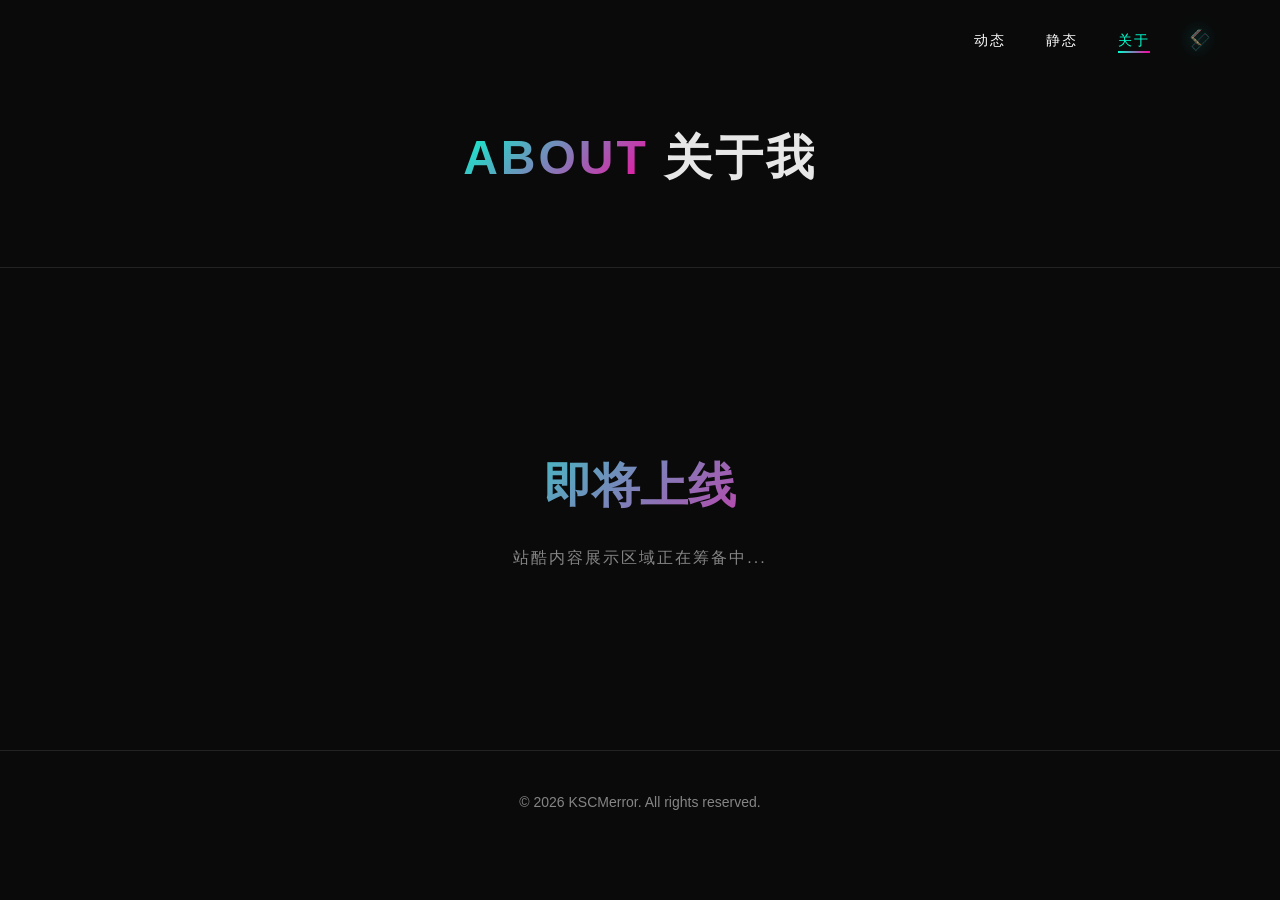
==== about.html @ 3c69720a "v1.1: 首页轮播视频、瀑布流布局、简化关于页面" ====
<!DOCTYPE html>
<html lang="zh-CN">
<head>
    <meta charset="UTF-8">
    <meta name="viewport" content="width=device-width, initial-scale=1.0">
    <title>关于 - KSCMerror</title>
    <link rel="stylesheet" href="css/style.css">
    <link rel="stylesheet" href="css/subpage.css">
    <link rel="stylesheet" href="css/about.css">
</head>
<body class="subpage">
    <!-- 导航栏 -->
    <nav class="navbar">
        <div class="nav-container">
            <div class="nav-right">
                <ul class="nav-links">
                    <li><a href="dynamic.html">动态</a></li>
                    <li><a href="static.html">静态</a></li>
                    <li><a href="about.html" class="active">关于</a></li>
                </ul>
                <a href="index.html" class="logo">
                    <img src="images/logo.png" alt="KSCMerror">
                </a>
            </div>
        </div>
    </nav>

    <!-- 页面头部 -->
    <header class="page-header">
        <div class="container">
            <h1 class="page-title">
                <span class="title-en">ABOUT</span>
                <span class="title-cn">关于我</span>
            </h1>
        </div>
    </header>

    <!-- 关于内容 -->
    <section class="about-section">
        <div class="container">
            <div class="about-placeholder">
                <h2>即将上线</h2>
                <p>站酷内容展示区域正在筹备中...</p>
            </div>
        </div>
    </section>

    <!-- 页脚 -->
    <footer class="footer">
        <div class="container">
            <p>&copy; 2026 KSCMerror. All rights reserved.</p>
        </div>
    </footer>

    <script src="js/subpage.js"></script>
</body>
</html>
---- css/style.css ----
/* 基础重置 */
* {
    margin: 0;
    padding: 0;
    box-sizing: border-box;
}

:root {
    --cyan: #00FFD0;
    --magenta: #FF00A0;
    --black: #0a0a0a;
    --dark-gray: #1a1a1a;
    --white: #ffffff;
}

body {
    font-family: -apple-system, BlinkMacSystemFont, 'Segoe UI', 'PingFang SC', 'Microsoft YaHei', sans-serif;
    background-color: var(--black);
    color: var(--white);
    line-height: 1.6;
    overflow-x: hidden;
}

/* 导航栏 */
.navbar {
    position: fixed;
    top: 0;
    left: 0;
    width: 100%;
    z-index: 1000;
    padding: 20px 0;
    transition: all 0.3s ease;
}

.navbar.scrolled {
    background: rgba(10, 10, 10, 0.95);
    backdrop-filter: blur(10px);
}

.nav-container {
    display: flex;
    justify-content: flex-end;
    align-items: center;
    max-width: 1200px;
    margin: 0 auto;
    padding: 0 20px;
}

.nav-right {
    display: flex;
    align-items: center;
    gap: 30px;
}

.logo {
    display: flex;
    align-items: center;
}

.logo img {
    height: 40px;
    width: auto;
    filter: drop-shadow(0 0 8px rgba(0, 255, 208, 0.8)) brightness(1.2);
    transition: all 0.3s ease;
    display: block;
}

.logo:hover img {
    filter: drop-shadow(0 0 15px rgba(0, 255, 208, 1)) brightness(1.4);
    transform: scale(1.05);
}

.nav-links {
    display: flex;
    list-style: none;
    gap: 40px;
}

.nav-links a {
    color: var(--white);
    text-decoration: none;
    font-size: 14px;
    letter-spacing: 2px;
    text-transform: uppercase;
    position: relative;
    transition: color 0.3s ease;
}

.nav-links a::after {
    content: '';
    position: absolute;
    bottom: -5px;
    left: 0;
    width: 0;
    height: 2px;
    background: linear-gradient(90deg, var(--cyan), var(--magenta));
    transition: width 0.3s ease;
}

.nav-links a:hover,
.nav-links a.active {
    color: var(--cyan);
}

.nav-links a:hover::after,
.nav-links a.active::after {
    width: 100%;
}

/* Hero 区域 */
.hero {
    position: relative;
    height: 100vh;
    display: flex;
    align-items: center;
    justify-content: center;
    overflow: hidden;
}

.video-container {
    position: absolute;
    top: 0;
    left: 0;
    width: 100%;
    height: 100%;
    z-index: 1;
}

.bg-video {
    width: 100%;
    height: 100%;
    object-fit: cover;
}

.video-overlay {
    position: absolute;
    top: 0;
    left: 0;
    width: 100%;
    height: 100%;
    background: linear-gradient(
        to bottom,
        rgba(10, 10, 10, 0.3) 0%,
        rgba(10, 10, 10, 0.5) 50%,
        rgba(10, 10, 10, 0.8) 100%
    );
    z-index: 2;
}

.hero-content {
    position: relative;
    z-index: 3;
    text-align: center;
    padding: 0 20px;
}

.hero-title {
    font-size: clamp(18px, 3vw, 32px);
    font-weight: 700;
    letter-spacing: 6px;
    margin-bottom: 16px;
    background: linear-gradient(135deg, var(--cyan), var(--magenta));
    -webkit-background-clip: text;
    -webkit-text-fill-color: transparent;
    background-clip: text;
    color: transparent;
    transition: all 0.5s ease;
    position: relative;
    display: block;
    cursor: default;
    position: relative;
    display: inline-block;
}

.hero-title:hover {
    filter: brightness(1.2);
}

/* 故障艺术效果 */
.hero-title.glitch {
    animation: glitch-skew 0.3s infinite;
}

.hero-title.glitch::before,
.hero-title.glitch::after {
    content: attr(data-text);
    position: absolute;
    top: 0;
    left: 0;
    width: 100%;
    height: 100%;
    background: linear-gradient(135deg, var(--cyan), var(--magenta));
    -webkit-background-clip: text;
    -webkit-text-fill-color: transparent;
    background-clip: text;
    pointer-events: none;
}

.hero-title.glitch::before {
    animation: glitch-anim-1 0.4s infinite linear alternate-reverse;
    clip-path: polygon(0 0, 100% 0, 100% 35%, 0 35%);
    transform: translateX(-3px);
    filter: hue-rotate(90deg);
}

.hero-title.glitch::after {
    animation: glitch-anim-2 0.4s infinite linear alternate-reverse;
    clip-path: polygon(0 65%, 100% 65%, 100% 100%, 0 100%);
    transform: translateX(3px);
    filter: hue-rotate(-90deg);
}

@keyframes glitch-anim-1 {
    0% { transform: translateX(-3px); }
    20% { transform: translateX(3px); }
    40% { transform: translateX(-2px); }
    60% { transform: translateX(2px); }
    80% { transform: translateX(-1px); }
    100% { transform: translateX(1px); }
}

@keyframes glitch-anim-2 {
    0% { transform: translateX(3px); }
    20% { transform: translateX(-3px); }
    40% { transform: translateX(2px); }
    60% { transform: translateX(-2px); }
    80% { transform: translateX(1px); }
    100% { transform: translateX(-1px); }
}

@keyframes glitch-skew {
    0% { transform: skew(0deg); }
    20% { transform: skew(-2deg); }
    40% { transform: skew(2deg); }
    60% { transform: skew(-1deg); }
    80% { transform: skew(1deg); }
    100% { transform: skew(0deg); }
}

.hero-subtitle {
    font-size: clamp(12px, 1.5vw, 14px);
    color: rgba(255, 255, 255, 0.2);
    letter-spacing: 4px;
    text-transform: uppercase;
    transition: color 0.5s ease;
    cursor: pointer;
    display: flex;
    align-items: center;
    justify-content: center;
    gap: 10px;
}

.hero-subtitle:hover {
    color: rgba(255, 255, 255, 0.8);
}

.play-icon {
    width: 18px;
    height: 18px;
    opacity: 0.6;
    transition: all 0.3s ease;
}

.hero-subtitle:hover .play-icon {
    opacity: 1;
    filter: drop-shadow(0 0 8px var(--cyan));
    transform: scale(1.1);
}

/* 滚动提示 */
.scroll-indicator {
    position: absolute;
    bottom: 40px;
    left: 50%;
    transform: translateX(-50%);
    z-index: 3;
    display: flex;
    flex-direction: column;
    align-items: center;
    gap: 10px;
    animation: bounce 2s infinite;
}

.scroll-text {
    font-size: 12px;
    letter-spacing: 2px;
    color: rgba(255, 255, 255, 0.5);
    text-transform: uppercase;
}

.scroll-arrow {
    width: 20px;
    height: 20px;
    border-right: 2px solid var(--cyan);
    border-bottom: 2px solid var(--cyan);
    transform: rotate(45deg);
}

@keyframes bounce {
    0%, 20%, 50%, 80%, 100% {
        transform: translateX(-50%) translateY(0);
    }
    40% {
        transform: translateX(-50%) translateY(-10px);
    }
    60% {
        transform: translateX(-50%) translateY(-5px);
    }
}

/* 区域头部 */
.section-header {
    display: flex;
    justify-content: space-between;
    align-items: center;
    margin-bottom: 40px;
}

.view-more {
    color: var(--cyan);
    text-decoration: none;
    font-size: 14px;
    letter-spacing: 2px;
    transition: all 0.3s ease;
    padding: 8px 16px;
    border: 1px solid var(--cyan);
    border-radius: 4px;
}

.view-more:hover {
    background: var(--cyan);
    color: var(--dark-bg);
}

/* 精选视频区域 */
.section-featured {
    padding: 80px 0;
}

/* 视频轮播 */
.video-carousel {
    width: 100%;
}

.carousel-main {
    position: relative;
    width: 100%;
    aspect-ratio: 21/9;
    max-height: 70vh;
    border-radius: 12px;
    overflow: hidden;
    margin-bottom: 20px;
}

.carousel-video {
    position: absolute;
    top: 0;
    left: 0;
    width: 100%;
    height: 100%;
    opacity: 0;
    visibility: hidden;
    transition: all 0.5s ease;
    cursor: pointer;
}

.carousel-video.active {
    opacity: 1;
    visibility: visible;
}

.carousel-video img {
    width: 100%;
    height: 100%;
    object-fit: cover;
}

.carousel-video .play-overlay {
    position: absolute;
    top: 0;
    left: 0;
    width: 100%;
    height: 100%;
    background: rgba(0, 0, 0, 0.3);
    display: flex;
    align-items: center;
    justify-content: center;
    transition: all 0.3s ease;
}

.carousel-video:hover .play-overlay {
    background: rgba(0, 0, 0, 0.5);
}

.carousel-video .play-icon-large {
    width: 100px;
    height: 100px;
    background: rgba(0, 255, 208, 0.9);
    border-radius: 50%;
    display: flex;
    align-items: center;
    justify-content: center;
    font-size: 40px;
    color: var(--dark-bg);
    transition: all 0.3s ease;
}

.carousel-video:hover .play-icon-large {
    transform: scale(1.1);
    background: var(--cyan);
}

.carousel-video .video-duration {
    position: absolute;
    bottom: 80px;
    right: 20px;
    background: rgba(0, 0, 0, 0.8);
    color: #fff;
    padding: 4px 10px;
    border-radius: 4px;
    font-size: 14px;
}

.carousel-video .video-info {
    position: absolute;
    bottom: 0;
    left: 0;
    right: 0;
    padding: 40px 30px 30px;
    background: linear-gradient(to top, rgba(0,0,0,0.9), transparent);
}

.carousel-video .video-info h3 {
    font-size: 28px;
    color: var(--cyan);
    margin-bottom: 8px;
}

.carousel-video .video-info p {
    font-size: 16px;
    color: rgba(255,255,255,0.8);
}

/* 缩略图导航 */
.carousel-thumbs {
    display: flex;
    gap: 15px;
    margin-bottom: 20px;
}

.thumb {
    flex: 1;
    position: relative;
    aspect-ratio: 16/9;
    border-radius: 8px;
    overflow: hidden;
    cursor: pointer;
    opacity: 0.5;
    transition: all 0.3s ease;
    border: 2px solid transparent;
}

.thumb:hover,
.thumb.active {
    opacity: 1;
    border-color: var(--cyan);
}

.thumb img {
    width: 100%;
    height: 100%;
    object-fit: cover;
}

.thumb-title {
    position: absolute;
    bottom: 0;
    left: 0;
    right: 0;
    padding: 10px;
    background: linear-gradient(to top, rgba(0,0,0,0.8), transparent);
    font-size: 12px;
    color: #fff;
    white-space: nowrap;
    overflow: hidden;
    text-overflow: ellipsis;
}

/* 轮播底部 */
.carousel-footer {
    display: flex;
    justify-content: flex-end;
}

/* 图片瀑布流 */
.gallery-masonry {
    display: grid;
    grid-template-columns: repeat(4, 1fr);
    grid-template-rows: repeat(2, 300px);
    gap: 20px;
}

.gallery-item {
    position: relative;
    overflow: hidden;
    border-radius: 8px;
    cursor: pointer;
    transition: all 0.3s ease;
}

.gallery-item img {
    width: 100%;
    height: 100%;
    object-fit: cover;
    transition: transform 0.5s ease;
}

.gallery-item:hover img {
    transform: scale(1.1);
}

.gallery-item.large {
    grid-column: span 2;
    grid-row: span 2;
}

.gallery-overlay {
    position: absolute;
    bottom: 0;
    left: 0;
    right: 0;
    padding: 30px 20px 20px;
    background: linear-gradient(to top, rgba(0,0,0,0.9), transparent);
    opacity: 0;
    transition: opacity 0.3s ease;
}

.gallery-item:hover .gallery-overlay {
    opacity: 1;
}

.gallery-overlay h3 {
    font-size: 18px;
    color: var(--cyan);
    margin-bottom: 8px;
}

.gallery-overlay p {
    font-size: 14px;
    color: rgba(255,255,255,0.7);
}

/* 静态区域底部 */
.gallery-footer {
    display: flex;
    justify-content: flex-end;
    margin-top: 30px;
}

/* 响应式 */
@media (max-width: 1024px) {
    .gallery-masonry {
        grid-template-columns: repeat(2, 1fr);
        grid-template-rows: repeat(3, 250px);
    }
    
    .gallery-item.large {
        grid-column: span 2;
        grid-row: span 1;
    }
}

@media (max-width: 768px) {
    .gallery-masonry {
        grid-template-columns: 1fr;
        grid-template-rows: auto;
    }
    
    .gallery-item,
    .gallery-item.large {
        grid-column: span 1;
        grid-row: span 1;
        height: 250px;
    }
    
    .section-header {
        flex-direction: column;
        gap: 20px;
        text-align: center;
    }
}

/* 内容区域 */
.section {
    padding: 100px 40px;
    position: relative;
}

.section-dark {
    background-color: var(--dark-gray);
}

.container {
    max-width: 1200px;
    margin: 0 auto;
}

.section-title {
    font-size: 36px;
    font-weight: 700;
    margin-bottom: 60px;
    text-align: center;
    letter-spacing: 4px;
    position: relative;
    display: inline-block;
    left: 50%;
    transform: translateX(-50%);
}

.section-title::after {
    content: '';
    position: absolute;
    bottom: -15px;
    left: 50%;
    transform: translateX(-50%);
    width: 60px;
    height: 3px;
    background: linear-gradient(90deg, var(--cyan), var(--magenta));
}

/* 视频展示区 */
.video-showcase {
    max-width: 1200px;
    margin: 0 auto;
}

.main-video-container {
    position: relative;
    margin-bottom: 30px;
}

.main-video {
    width: 100%;
    aspect-ratio: 16/9;
    background: var(--dark-gray);
    border-radius: 8px;
}

.video-info {
    margin-top: 20px;
    padding: 0 10px;
}

.video-info h3 {
    font-size: 24px;
    font-weight: 600;
    margin-bottom: 8px;
    color: var(--white);
    letter-spacing: 1px;
}

.video-info p {
    font-size: 14px;
    color: rgba(255, 255, 255, 0.6);
}

/* 缩略图条 */
.thumbnail-strip {
    display: flex;
    gap: 15px;
    overflow-x: auto;
    padding: 20px 10px;
    scrollbar-width: thin;
    scrollbar-color: var(--cyan) var(--dark-gray);
}

.thumbnail-strip::-webkit-scrollbar {
    height: 6px;
}

.thumbnail-strip::-webkit-scrollbar-track {
    background: var(--dark-gray);
    border-radius: 3px;
}

.thumbnail-strip::-webkit-scrollbar-thumb {
    background: linear-gradient(90deg, var(--cyan), var(--magenta));
    border-radius: 3px;
}

.thumbnail-item {
    flex-shrink: 0;
    width: 160px;
    cursor: pointer;
    transition: all 0.3s ease;
    border-radius: 6px;
    overflow: hidden;
    border: 2px solid transparent;
}

.thumbnail-item img {
    width: 100%;
    aspect-ratio: 16/9;
    object-fit: cover;
    display: block;
    background: linear-gradient(135deg, rgba(0, 255, 208, 0.1), rgba(255, 0, 160, 0.1));
}

.thumbnail-title {
    display: block;
    padding: 10px 8px;
    font-size: 13px;
    color: rgba(255, 255, 255, 0.6);
    text-align: center;
    white-space: nowrap;
    overflow: hidden;
    text-overflow: ellipsis;
    transition: color 0.3s ease;
}

.thumbnail-item:hover {
    transform: translateY(-3px);
    border-color: rgba(0, 255, 208, 0.5);
}

.thumbnail-item:hover .thumbnail-title {
    color: var(--cyan);
}

.thumbnail-item.active {
    border-color: var(--cyan);
    box-shadow: 0 0 20px rgba(0, 255, 208, 0.3);
}

.thumbnail-item.active .thumbnail-title {
    color: var(--cyan);
    font-weight: 500;
}

/* 作品网格（静态作品用） */
.works-grid {
    display: grid;
    grid-template-columns: repeat(auto-fit, minmax(300px, 1fr));
    gap: 30px;
}

.work-item {
    aspect-ratio: 16/9;
    background: linear-gradient(135deg, rgba(0, 255, 208, 0.1), rgba(255, 0, 160, 0.1));
    border: 1px solid rgba(255, 255, 255, 0.1);
    display: flex;
    align-items: center;
    justify-content: center;
    transition: all 0.3s ease;
    cursor: pointer;
    position: relative;
    overflow: hidden;
}

.work-item::before {
    content: '';
    position: absolute;
    top: 0;
    left: -100%;
    width: 100%;
    height: 100%;
    background: linear-gradient(90deg, transparent, rgba(255, 255, 255, 0.1), transparent);
    transition: left 0.5s ease;
}

.work-item:hover::before {
    left: 100%;
}

.work-item:hover {
    border-color: var(--cyan);
    transform: translateY(-5px);
    box-shadow: 0 10px 30px rgba(0, 255, 208, 0.2);
}

.work-placeholder {
    font-size: 18px;
    color: rgba(255, 255, 255, 0.5);
    letter-spacing: 2px;
}

/* 其它区域 */
.others-content {
    display: grid;
    grid-template-columns: repeat(auto-fit, minmax(300px, 1fr));
    gap: 30px;
}

.about-card,
.project-card {
    background: linear-gradient(135deg, rgba(0, 255, 208, 0.05), rgba(255, 0, 160, 0.05));
    border: 1px solid rgba(255, 255, 255, 0.1);
    padding: 40px;
    transition: all 0.3s ease;
}

.about-card:hover,
.project-card:hover {
    border-color: var(--magenta);
    transform: translateY(-5px);
}

.about-card h3,
.project-card h3 {
    font-size: 24px;
    margin-bottom: 20px;
    color: var(--cyan);
    letter-spacing: 2px;
}

.about-card p,
.project-card p {
    color: rgba(255, 255, 255, 0.7);
    line-height: 1.8;
}

/* 页脚 */
.footer {
    padding: 40px;
    text-align: center;
    border-top: 1px solid rgba(255, 255, 255, 0.1);
}

.footer p {
    color: rgba(255, 255, 255, 0.5);
    font-size: 14px;
}

/* 筛选标签 */
.filter-tabs {
    display: flex;
    justify-content: center;
    gap: 15px;
    margin-bottom: 40px;
    flex-wrap: wrap;
}

.filter-tab {
    padding: 10px 24px;
    background: transparent;
    border: 1px solid rgba(255, 255, 255, 0.2);
    color: rgba(255, 255, 255, 0.6);
    font-size: 14px;
    letter-spacing: 1px;
    cursor: pointer;
    transition: all 0.3s ease;
}

.filter-tab:hover {
    border-color: var(--cyan);
    color: var(--cyan);
}

.filter-tab.active {
    background: linear-gradient(135deg, var(--cyan), var(--magenta));
    border-color: transparent;
    color: var(--black);
    font-weight: 500;
}

/* 视频网格 */
.video-grid {
    display: grid;
    grid-template-columns: repeat(auto-fill, minmax(280px, 1fr));
    gap: 30px;
    margin-bottom: 40px;
}

.video-card {
    cursor: pointer;
    transition: transform 0.3s ease;
}

.video-card:hover {
    transform: translateY(-5px);
}

.video-thumbnail {
    position: relative;
    aspect-ratio: 16/9;
    border-radius: 8px;
    overflow: hidden;
    background: linear-gradient(135deg, rgba(0, 255, 208, 0.1), rgba(255, 0, 160, 0.1));
}

.video-thumbnail img {
    width: 100%;
    height: 100%;
    object-fit: cover;
    transition: transform 0.3s ease;
}

.video-card:hover .video-thumbnail img {
    transform: scale(1.05);
}

.play-overlay {
    position: absolute;
    top: 0;
    left: 0;
    width: 100%;
    height: 100%;
    background: rgba(0, 0, 0, 0.4);
    display: flex;
    align-items: center;
    justify-content: center;
    opacity: 0;
    transition: opacity 0.3s ease;
}

.video-card:hover .play-overlay {
    opacity: 1;
}

.play-icon-large {
    width: 60px;
    height: 60px;
    border-radius: 50%;
    background: linear-gradient(135deg, var(--cyan), var(--magenta));
    display: flex;
    align-items: center;
    justify-content: center;
    font-size: 24px;
    color: var(--black);
    transition: transform 0.3s ease;
}

.video-card:hover .play-icon-large {
    transform: scale(1.1);
}

.video-duration {
    position: absolute;
    bottom: 10px;
    right: 10px;
    padding: 4px 8px;
    background: rgba(0, 0, 0, 0.8);
    border-radius: 4px;
    font-size: 12px;
    color: var(--white);
}

.video-info-card {
    padding: 15px 5px;
}

.video-info-card .video-title {
    font-size: 16px;
    font-weight: 600;
    margin-bottom: 5px;
    color: var(--white);
}

.video-info-card .video-desc {
    font-size: 13px;
    color: rgba(255, 255, 255, 0.5);
}

/* 系列网格 */
.series-grid {
    display: grid;
    grid-template-columns: repeat(auto-fill, minmax(280px, 1fr));
    gap: 30px;
    margin-bottom: 40px;
}

.series-card {
    cursor: pointer;
    transition: transform 0.3s ease;
}

.series-card:hover {
    transform: translateY(-5px);
}

.series-cover {
    position: relative;
    aspect-ratio: 4/3;
    border-radius: 8px;
    overflow: hidden;
    background: linear-gradient(135deg, rgba(0, 255, 208, 0.1), rgba(255, 0, 160, 0.1));
}

.series-cover img {
    width: 100%;
    height: 100%;
    object-fit: cover;
    transition: transform 0.3s ease;
}

.series-card:hover .series-cover img {
    transform: scale(1.05);
}

.series-overlay {
    position: absolute;
    top: 0;
    left: 0;
    width: 100%;
    height: 100%;
    background: linear-gradient(to top, rgba(0, 0, 0, 0.8) 0%, transparent 50%);
    display: flex;
    align-items: flex-end;
    justify-content: flex-end;
    padding: 15px;
}

.series-count {
    padding: 6px 12px;
    background: rgba(0, 0, 0, 0.6);
    border-radius: 20px;
    font-size: 12px;
    color: var(--cyan);
    border: 1px solid rgba(0, 255, 208, 0.3);
}

.series-info {
    padding: 15px 5px;
}

.series-title {
    font-size: 18px;
    font-weight: 600;
    margin-bottom: 5px;
    color: var(--white);
}

.series-desc {
    font-size: 13px;
    color: rgba(255, 255, 255, 0.5);
}

/* 分页 */
.pagination {
    display: flex;
    justify-content: center;
    align-items: center;
    gap: 20px;
    margin-top: 40px;
}

.page-btn,
.page-num {
    padding: 10px 20px;
    background: transparent;
    border: 1px solid rgba(255, 255, 255, 0.2);
    color: rgba(255, 255, 255, 0.6);
    font-size: 14px;
    cursor: pointer;
    transition: all 0.3s ease;
}

.page-btn:hover:not(:disabled),
.page-num:hover {
    border-color: var(--cyan);
    color: var(--cyan);
}

.page-btn:disabled {
    opacity: 0.3;
    cursor: not-allowed;
}

.page-num.active {
    background: linear-gradient(135deg, var(--cyan), var(--magenta));
    border-color: transparent;
    color: var(--black);
    font-weight: 500;
}

.page-numbers {
    display: flex;
    gap: 10px;
}

/* 视频弹窗 */
.video-modal {
    position: fixed;
    top: 0;
    left: 0;
    width: 100%;
    height: 100%;
    z-index: 2000;
    display: none;
    align-items: center;
    justify-content: center;
}

.video-modal.active {
    display: flex;
}

.modal-overlay {
    position: absolute;
    top: 0;
    left: 0;
    width: 100%;
    height: 100%;
    background: rgba(0, 0, 0, 0.9);
    backdrop-filter: blur(10px);
}

.modal-content {
    position: relative;
    z-index: 2001;
    width: 90%;
    max-width: 1000px;
    background: var(--dark-gray);
    border-radius: 12px;
    overflow: hidden;
}

.modal-close {
    position: absolute;
    top: 15px;
    right: 15px;
    width: 40px;
    height: 40px;
    background: rgba(0, 0, 0, 0.5);
    border: none;
    border-radius: 50%;
    color: var(--white);
    font-size: 24px;
    cursor: pointer;
    z-index: 2002;
    transition: all 0.3s ease;
}

.modal-close:hover {
    background: var(--magenta);
}

.modal-video-container {
    position: relative;
    aspect-ratio: 16/9;
    background: var(--black);
}

.modal-video-container video {
    width: 100%;
    height: 100%;
    object-fit: contain;
}

.modal-info {
    padding: 20px 30px;
}

.modal-info h3 {
    font-size: 20px;
    margin-bottom: 8px;
    color: var(--white);
}

.modal-info p {
    font-size: 14px;
    color: rgba(255, 255, 255, 0.6);
}

/* 系列展开面板 */
.series-panel {
    position: fixed;
    top: 0;
    left: 0;
    width: 100%;
    height: 100%;
    z-index: 2000;
    display: none;
}

.series-panel.active {
    display: block;
}

.panel-overlay {
    position: absolute;
    top: 0;
    left: 0;
    width: 100%;
    height: 100%;
    background: rgba(0, 0, 0, 0.9);
    backdrop-filter: blur(10px);
}

.panel-content {
    position: relative;
    z-index: 2001;
    width: 100%;
    height: 100%;
    overflow-y: auto;
    padding: 80px 40px 40px;
}

.panel-close {
    position: fixed;
    top: 20px;
    right: 40px;
    width: 50px;
    height: 50px;
    background: rgba(0, 0, 0, 0.5);
    border: 1px solid rgba(255, 255, 255, 0.2);
    border-radius: 50%;
    color: var(--white);
    font-size: 28px;
    cursor: pointer;
    z-index: 2002;
    transition: all 0.3s ease;
}

.panel-close:hover {
    background: var(--magenta);
    border-color: var(--magenta);
}

.panel-header {
    text-align: center;
    margin-bottom: 40px;
}

.panel-header h2 {
    font-size: 32px;
    margin-bottom: 10px;
    color: var(--white);
}

.panel-header p {
    font-size: 16px;
    color: rgba(255, 255, 255, 0.6);
}

.panel-gallery {
    display: grid;
    grid-template-columns: repeat(auto-fill, minmax(300px, 1fr));
    gap: 20px;
    max-width: 1400px;
    margin: 0 auto;
}

.panel-gallery img {
    width: 100%;
    aspect-ratio: 4/3;
    object-fit: cover;
    border-radius: 8px;
    cursor: pointer;
    transition: transform 0.3s ease;
}

.panel-gallery img:hover {
    transform: scale(1.02);
}

/* 关于区域 */
.about-content {
    max-width: 1000px;
    margin: 0 auto;
}

.about-main {
    display: grid;
    grid-template-columns: 2fr 1fr;
    gap: 60px;
    margin-bottom: 60px;
}

.about-text h3 {
    font-size: 36px;
    margin-bottom: 10px;
    background: linear-gradient(135deg, var(--cyan), var(--magenta));
    -webkit-background-clip: text;
    -webkit-text-fill-color: transparent;
    background-clip: text;
}

.about-role {
    font-size: 16px;
    color: rgba(255, 255, 255, 0.5);
    margin-bottom: 20px;
    letter-spacing: 2px;
}

.about-bio {
    font-size: 16px;
    line-height: 1.8;
    color: rgba(255, 255, 255, 0.8);
    margin-bottom: 30px;
}

.about-skills {
    display: flex;
    flex-wrap: wrap;
    gap: 10px;
}

.skill-tag {
    padding: 8px 16px;
    background: rgba(0, 255, 208, 0.1);
    border: 1px solid rgba(0, 255, 208, 0.3);
    border-radius: 20px;
    font-size: 13px;
    color: var(--cyan);
    transition: all 0.3s ease;
}

.skill-tag:hover {
    background: rgba(0, 255, 208, 0.2);
    transform: translateY(-2px);
}

.project-card {
    background: linear-gradient(135deg, rgba(0, 255, 208, 0.05), rgba(255, 0, 160, 0.05));
    border: 1px solid rgba(255, 255, 255, 0.1);
    padding: 30px;
    border-radius: 12px;
}

.project-card h4 {
    font-size: 20px;
    margin-bottom: 10px;
    color: var(--cyan);
}

.project-card p {
    font-size: 14px;
    color: rgba(255, 255, 255, 0.6);
    margin-bottom: 20px;
    line-height: 1.6;
}

.project-link {
    color: var(--magenta);
    text-decoration: none;
    font-size: 14px;
    transition: color 0.3s ease;
}

.project-link:hover {
    color: var(--cyan);
}

.contact-section {
    text-align: center;
    padding-top: 40px;
    border-top: 1px solid rgba(255, 255, 255, 0.1);
}

.contact-section h3 {
    font-size: 24px;
    margin-bottom: 30px;
    color: var(--white);
}

.contact-links {
    display: flex;
    justify-content: center;
    flex-wrap: wrap;
    gap: 30px;
}

.contact-item {
    display: flex;
    align-items: center;
    gap: 10px;
    padding: 15px 25px;
    background: rgba(255, 255, 255, 0.05);
    border: 1px solid rgba(255, 255, 255, 0.1);
    border-radius: 8px;
    color: rgba(255, 255, 255, 0.8);
    text-decoration: none;
    transition: all 0.3s ease;
}

.contact-item:hover {
    border-color: var(--cyan);
    background: rgba(0, 255, 208, 0.1);
    transform: translateY(-3px);
}

.contact-icon {
    font-size: 20px;
}

/* 响应式 */
@media (max-width: 768px) {
    .navbar {
        padding: 15px 0;
    }

    .nav-container {
        padding: 0 20px;
    }

    .nav-links {
        gap: 20px;
    }

    .nav-links a {
        font-size: 12px;
        letter-spacing: 1px;
    }

    .section {
        padding: 60px 20px;
    }

    .section-title {
        font-size: 28px;
        margin-bottom: 40px;
    }

    .works-grid {
        grid-template-columns: 1fr;
    }

    .filter-tabs {
        gap: 10px;
    }

    .filter-tab {
        padding: 8px 16px;
        font-size: 12px;
    }

    .video-grid,
    .series-grid {
        grid-template-columns: repeat(2, 1fr);
        gap: 15px;
    }

    .about-main {
        grid-template-columns: 1fr;
        gap: 30px;
    }

    .contact-links {
        flex-direction: column;
        align-items: center;
    }

    .panel-content {
        padding: 60px 20px 20px;
    }

    .panel-close {
        right: 20px;
        width: 40px;
        height: 40px;
        font-size: 20px;
    }

    .panel-gallery {
        grid-template-columns: 1fr;
    }

    .pagination {
        flex-wrap: wrap;
        gap: 10px;
    }

    .page-btn,
    .page-num {
        padding: 8px 12px;
        font-size: 12px;
    }
}
---- css/subpage.css ----
/* 子页面通用样式 */
.subpage {
    background: var(--black);
    min-height: 100vh;
}

/* 页面头部 */
.page-header {
    padding: 120px 40px 40px;
    text-align: center;
    border-bottom: 1px solid rgba(255, 255, 255, 0.1);
}

.page-title {
    font-size: clamp(32px, 5vw, 48px);
    font-weight: 700;
    margin-bottom: 30px;
    letter-spacing: 3px;
    display: flex;
    align-items: center;
    justify-content: center;
    gap: 15px;
    flex-wrap: wrap;
}

.page-title .title-en {
    background: linear-gradient(135deg, var(--cyan), var(--magenta));
    -webkit-background-clip: text;
    -webkit-text-fill-color: transparent;
    background-clip: text;
}

.page-title .title-cn {
    color: rgba(255, 255, 255, 0.9);
    font-weight: 600;
}

/* 筛选标签 */
.filter-tabs {
    display: flex;
    justify-content: center;
    gap: 15px;
    flex-wrap: wrap;
}

.filter-tab {
    padding: 10px 25px;
    background: transparent;
    border: 1px solid rgba(255, 255, 255, 0.2);
    color: rgba(255, 255, 255, 0.6);
    font-size: 14px;
    cursor: pointer;
    transition: all 0.3s ease;
    border-radius: 20px;
    font-family: inherit;
}

.filter-tab:hover {
    border-color: var(--cyan);
    color: var(--cyan);
}

.filter-tab.active {
    background: linear-gradient(135deg, var(--cyan), var(--magenta));
    border-color: transparent;
    color: var(--black);
    font-weight: 500;
}

/* 视频网格区域 */
.video-grid-section {
    padding: 60px 40px;
}

.video-grid {
    display: grid;
    grid-template-columns: repeat(4, 1fr);
    gap: 25px;
    margin-bottom: 50px;
}

/* 视频卡片 */
.video-card {
    cursor: pointer;
    transition: all 0.3s ease;
    border-radius: 8px;
    overflow: hidden;
    background: var(--dark-gray);
}

.video-thumbnail {
    position: relative;
    aspect-ratio: 16/9;
    overflow: hidden;
}

.video-thumbnail img {
    width: 100%;
    height: 100%;
    object-fit: cover;
    transition: transform 0.5s ease;
    background: linear-gradient(135deg, rgba(0, 255, 208, 0.1), rgba(255, 0, 160, 0.1));
}

.video-card:hover .video-thumbnail img {
    transform: scale(1.05);
}

.play-overlay {
    position: absolute;
    top: 0;
    left: 0;
    width: 100%;
    height: 100%;
    background: rgba(0, 0, 0, 0.4);
    display: flex;
    align-items: center;
    justify-content: center;
    opacity: 0;
    transition: opacity 0.3s ease;
}

.video-card:hover .play-overlay {
    opacity: 1;
}

.play-icon {
    width: 60px;
    height: 60px;
    background: linear-gradient(135deg, var(--cyan), var(--magenta));
    border-radius: 50%;
    display: flex;
    align-items: center;
    justify-content: center;
    font-size: 20px;
    color: var(--black);
    padding-left: 5px;
    transition: transform 0.3s ease;
}

.video-card:hover .play-icon {
    transform: scale(1.1);
}

.video-duration {
    position: absolute;
    bottom: 10px;
    right: 10px;
    background: rgba(0, 0, 0, 0.8);
    color: var(--white);
    padding: 4px 8px;
    border-radius: 4px;
    font-size: 12px;
}

.video-info-card {
    padding: 15px;
}

.video-title {
    font-size: 16px;
    font-weight: 500;
    margin-bottom: 6px;
    color: var(--white);
    white-space: nowrap;
    overflow: hidden;
    text-overflow: ellipsis;
}

.video-desc {
    font-size: 13px;
    color: rgba(255, 255, 255, 0.5);
}

.video-card:hover {
    box-shadow: 0 10px 30px rgba(0, 255, 208, 0.15);
}

/* 分页 */
.pagination {
    display: flex;
    justify-content: center;
    align-items: center;
    gap: 20px;
    margin-top: 40px;
}

.page-btn {
    padding: 10px 20px;
    background: transparent;
    border: 1px solid rgba(255, 255, 255, 0.2);
    color: var(--white);
    cursor: pointer;
    transition: all 0.3s ease;
    border-radius: 4px;
    font-family: inherit;
}

.page-btn:hover:not(:disabled) {
    border-color: var(--cyan);
    color: var(--cyan);
}

.page-btn:disabled {
    opacity: 0.3;
    cursor: not-allowed;
}

.page-numbers {
    display: flex;
    gap: 10px;
}

.page-num {
    width: 40px;
    height: 40px;
    background: transparent;
    border: 1px solid rgba(255, 255, 255, 0.2);
    color: rgba(255, 255, 255, 0.6);
    cursor: pointer;
    transition: all 0.3s ease;
    border-radius: 4px;
    font-family: inherit;
}

.page-num:hover {
    border-color: var(--cyan);
    color: var(--cyan);
}

.page-num.active {
    background: linear-gradient(135deg, var(--cyan), var(--magenta));
    border-color: transparent;
    color: var(--black);
    font-weight: 500;
}

/* 视频弹窗 */
.video-modal {
    position: fixed;
    top: 0;
    left: 0;
    width: 100%;
    height: 100%;
    z-index: 2000;
    display: none;
    align-items: center;
    justify-content: center;
}

.video-modal.active {
    display: flex;
}

.modal-overlay {
    position: absolute;
    top: 0;
    left: 0;
    width: 100%;
    height: 100%;
    background: rgba(0, 0, 0, 0.9);
    backdrop-filter: blur(10px);
}

.modal-content {
    position: relative;
    width: 90%;
    max-width: 1000px;
    background: var(--dark-gray);
    border-radius: 12px;
    overflow: hidden;
    z-index: 2001;
    border: 1px solid rgba(255, 255, 255, 0.1);
}

.modal-close {
    position: absolute;
    top: 15px;
    right: 15px;
    width: 40px;
    height: 40px;
    background: rgba(0, 0, 0, 0.5);
    border: none;
    color: var(--white);
    font-size: 24px;
    cursor: pointer;
    border-radius: 50%;
    z-index: 2002;
    transition: all 0.3s ease;
}

.modal-close:hover {
    background: var(--magenta);
}

.modal-video-container {
    position: relative;
    aspect-ratio: 16/9;
    background: var(--black);
}

.modal-video-container video {
    width: 100%;
    height: 100%;
    object-fit: contain;
}

.modal-info {
    padding: 25px;
}

.modal-info h3 {
    font-size: 22px;
    margin-bottom: 10px;
    color: var(--white);
}

.modal-info p {
    font-size: 14px;
    color: rgba(255, 255, 255, 0.6);
    line-height: 1.6;
}

/* 响应式 */
@media (max-width: 1200px) {
    .video-grid {
        grid-template-columns: repeat(3, 1fr);
    }
}

@media (max-width: 900px) {
    .video-grid {
        grid-template-columns: repeat(2, 1fr);
    }
}

@media (max-width: 768px) {
    .page-header {
        padding: 100px 20px 30px;
    }

    .filter-tabs {
        gap: 10px;
    }

    .filter-tab {
        padding: 8px 18px;
        font-size: 13px;
    }

    .video-grid-section {
        padding: 40px 20px;
    }

    .video-grid {
        grid-template-columns: 1fr;
        gap: 20px;
    }

    .pagination {
        flex-wrap: wrap;
        gap: 10px;
    }

    .page-btn {
        padding: 8px 15px;
        font-size: 13px;
    }

    .page-num {
        width: 35px;
        height: 35px;
    }

    .modal-content {
        width: 95%;
    }

    .modal-info {
        padding: 20px;
    }

    .modal-info h3 {
        font-size: 18px;
    }
}

/* 隐藏类 */
.hidden {
    display: none !important;
}
---- css/about.css ----
/* 关于页面样式 */

.about-section {
    padding: 60px 40px;
}

.about-grid {
    display: grid;
    grid-template-columns: repeat(2, 1fr);
    gap: 30px;
    max-width: 1000px;
    margin: 0 auto;
}

/* 卡片基础样式 */
.about-card {
    background: linear-gradient(135deg, rgba(0, 255, 208, 0.05), rgba(255, 0, 160, 0.05));
    border: 1px solid rgba(255, 255, 255, 0.1);
    border-radius: 12px;
    padding: 40px;
    transition: all 0.3s ease;
}

.about-card:hover {
    border-color: var(--cyan);
    transform: translateY(-5px);
    box-shadow: 0 10px 30px rgba(0, 255, 208, 0.1);
}

/* 个人资料卡片 */
.profile-card {
    text-align: center;
}

.profile-avatar {
    width: 120px;
    height: 120px;
    border-radius: 50%;
    overflow: hidden;
    margin: 0 auto 20px;
    border: 3px solid transparent;
    background: linear-gradient(var(--black), var(--black)) padding-box,
                linear-gradient(135deg, var(--cyan), var(--magenta)) border-box;
}

.profile-avatar img {
    width: 100%;
    height: 100%;
    object-fit: cover;
}

.profile-name {
    font-size: 28px;
    font-weight: 700;
    margin-bottom: 8px;
    background: linear-gradient(135deg, var(--cyan), var(--magenta));
    -webkit-background-clip: text;
    -webkit-text-fill-color: transparent;
}

.profile-title {
    font-size: 14px;
    color: rgba(255, 255, 255, 0.6);
    margin-bottom: 20px;
    letter-spacing: 2px;
}

.profile-desc {
    font-size: 14px;
    color: rgba(255, 255, 255, 0.7);
    line-height: 1.8;
    margin-bottom: 25px;
}

.profile-skills {
    display: flex;
    flex-wrap: wrap;
    justify-content: center;
    gap: 10px;
}

.skill-tag {
    padding: 6px 14px;
    background: rgba(0, 255, 208, 0.1);
    border: 1px solid rgba(0, 255, 208, 0.3);
    border-radius: 20px;
    font-size: 12px;
    color: var(--cyan);
}

/* 项目卡片 */
.project-card {
    position: relative;
}

.project-icon {
    font-size: 48px;
    margin-bottom: 15px;
}

.project-title {
    font-size: 24px;
    font-weight: 700;
    margin-bottom: 5px;
    color: var(--white);
}

.project-subtitle {
    font-size: 12px;
    color: rgba(255, 255, 255, 0.4);
    letter-spacing: 2px;
    margin-bottom: 20px;
}

.project-desc {
    font-size: 14px;
    color: rgba(255, 255, 255, 0.7);
    line-height: 1.8;
    margin-bottom: 20px;
}

.project-tech {
    display: flex;
    flex-wrap: wrap;
    gap: 8px;
    margin-bottom: 20px;
}

.tech-tag {
    padding: 4px 10px;
    background: rgba(255, 0, 160, 0.1);
    border: 1px solid rgba(255, 0, 160, 0.3);
    border-radius: 4px;
    font-size: 11px;
    color: var(--magenta);
}

.project-status {
    display: inline-block;
    padding: 6px 16px;
    background: linear-gradient(135deg, var(--cyan), var(--magenta));
    border-radius: 20px;
    font-size: 12px;
    font-weight: 500;
    color: var(--black);
}

/* 联系卡片 */
.contact-card .contact-title {
    font-size: 20px;
    font-weight: 600;
    margin-bottom: 25px;
    color: var(--cyan);
}

.contact-list {
    display: flex;
    flex-direction: column;
    gap: 15px;
}

.contact-item {
    display: flex;
    align-items: center;
    gap: 15px;
    padding: 12px 15px;
    background: rgba(255, 255, 255, 0.03);
    border-radius: 8px;
    text-decoration: none;
    transition: all 0.3s ease;
}

.contact-item:hover {
    background: rgba(0, 255, 208, 0.1);
    transform: translateX(5px);
}

.contact-icon {
    font-size: 20px;
    width: 30px;
    text-align: center;
}

.contact-label {
    font-size: 13px;
    color: rgba(255, 255, 255, 0.5);
    width: 60px;
}

.contact-value {
    font-size: 14px;
    color: rgba(255, 255, 255, 0.9);
    flex: 1;
}

/* 工具卡片 */
.tools-card .tools-title {
    font-size: 20px;
    font-weight: 600;
    margin-bottom: 25px;
    color: var(--magenta);
}

.tools-grid {
    display: grid;
    grid-template-columns: repeat(2, 1fr);
    gap: 12px;
}

.tool-item {
    display: flex;
    justify-content: space-between;
    align-items: center;
    padding: 10px 15px;
    background: rgba(255, 255, 255, 0.03);
    border-radius: 6px;
}

.tool-name {
    font-size: 14px;
    color: rgba(255, 255, 255, 0.9);
}

.tool-level {
    font-size: 11px;
    padding: 3px 10px;
    border-radius: 10px;
    background: rgba(0, 255, 208, 0.2);
    color: var(--cyan);
}

/* 占位区域 */
.about-placeholder {
    text-align: center;
    padding: 120px 40px;
    max-width: 600px;
    margin: 0 auto;
}

.about-placeholder h2 {
    font-size: 48px;
    font-weight: 700;
    margin-bottom: 20px;
    background: linear-gradient(135deg, var(--cyan), var(--magenta));
    -webkit-background-clip: text;
    -webkit-text-fill-color: transparent;
    background-clip: text;
}

.about-placeholder p {
    font-size: 16px;
    color: rgba(255, 255, 255, 0.5);
    letter-spacing: 2px;
}

/* 响应式 */
@media (max-width: 768px) {
    .about-section {
        padding: 40px 20px;
    }

    .about-grid {
        grid-template-columns: 1fr;
    }

    .about-card {
        padding: 30px 25px;
    }

    .profile-avatar {
        width: 100px;
        height: 100px;
    }

    .profile-name {
        font-size: 24px;
    }

    .tools-grid {
        grid-template-columns: 1fr;
    }

    .about-placeholder {
        padding: 80px 20px;
    }

    .about-placeholder h2 {
        font-size: 32px;
    }
}
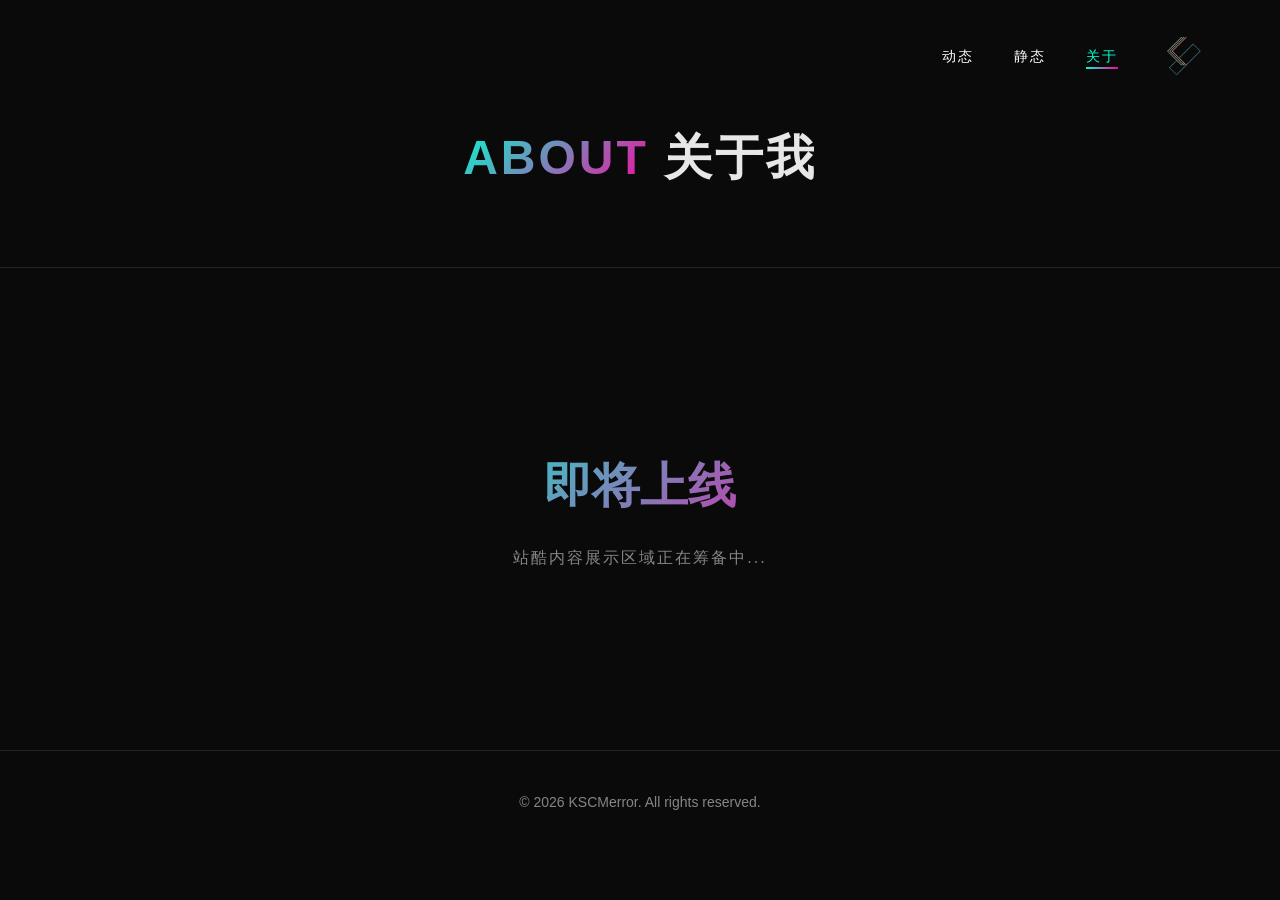
==== commit 183e981d: "更新：Logo故障动画 + 页面转场效果 + 72px尺寸调整" ====
--- a/about.html
+++ b/about.html
@@ -9,6 +9,12 @@
     <link rel="stylesheet" href="css/about.css">
 </head>
 <body class="subpage">
+    <!-- 页面转场遮罩 -->
+    <div class="page-transition"></div>
+    
+    <!-- 页面内容容器 -->
+    <div class="page-content">
+    
     <!-- 导航栏 -->
     <nav class="navbar">
         <div class="nav-container">
@@ -19,6 +25,8 @@
                     <li><a href="about.html" class="active">关于</a></li>
                 </ul>
                 <a href="index.html" class="logo">
+                    <img src="images/logo.png" alt="KSCMerror">
+                    <img src="images/logo.png" alt="KSCMerror">
                     <img src="images/logo.png" alt="KSCMerror">
                 </a>
             </div>
@@ -52,6 +60,8 @@
         </div>
     </footer>
 
+    </div><!-- /.page-content -->
+
     <script src="js/subpage.js"></script>
 </body>
 </html>
--- a/css/style.css
+++ b/css/style.css
@@ -21,6 +21,223 @@
     overflow-x: hidden;
 }
 
+/* 页面转场 - 数字失真效果 */
+.page-transition {
+    position: fixed;
+    top: 0;
+    left: 0;
+    width: 100vw;
+    height: 100vh;
+    z-index: 9999;
+    pointer-events: none;
+    opacity: 0;
+}
+
+/* 页面进入动画 - 从失真中恢复 */
+.page-content {
+    animation: page-enter-glitch 0.5s steps(6) forwards;
+}
+
+@keyframes page-enter-glitch {
+    0% {
+        opacity: 0;
+        filter: hue-rotate(90deg) saturate(8) contrast(4) brightness(2);
+    }
+    16% {
+        opacity: 0.15;
+        filter: hue-rotate(60deg) saturate(6) contrast(3);
+    }
+    33% {
+        opacity: 0.4;
+        filter: hue-rotate(30deg) saturate(4) contrast(2);
+    }
+    50% {
+        opacity: 0.65;
+        filter: hue-rotate(-20deg) saturate(3) contrast(1.5);
+    }
+    66% {
+        opacity: 0.85;
+        filter: hue-rotate(10deg) saturate(2) contrast(1.2);
+    }
+    83% {
+        opacity: 0.95;
+        filter: hue-rotate(-5deg) saturate(1.5);
+    }
+    100% {
+        opacity: 1;
+        filter: none;
+    }
+}
+
+/* 页面故障化类 - 失真离开 */
+body.glitching {
+    overflow: hidden;
+}
+
+body.glitching .page-content {
+    animation: content-glitch-out 0.4s steps(6) forwards;
+}
+
+@keyframes content-glitch-out {
+    0% {
+        filter: none;
+    }
+    16% {
+        filter: hue-rotate(20deg) saturate(2) contrast(1.3);
+    }
+    33% {
+        filter: hue-rotate(-30deg) saturate(3.5) contrast(1.8) brightness(1.2);
+    }
+    50% {
+        filter: hue-rotate(45deg) saturate(5) contrast(2.5) brightness(1.5);
+    }
+    66% {
+        filter: hue-rotate(-60deg) saturate(7) contrast(3.5) brightness(2);
+        opacity: 0.7;
+    }
+    83% {
+        filter: hue-rotate(75deg) saturate(10) contrast(5) brightness(2.5);
+        opacity: 0.4;
+    }
+    100% {
+        filter: hue-rotate(90deg) saturate(15) contrast(8) brightness(3);
+        opacity: 0;
+    }
+}
+
+/* RGB分离叠加层 */
+.page-transition .rgb-split {
+    position: fixed;
+    top: 0;
+    left: 0;
+    width: 100%;
+    height: 100%;
+    pointer-events: none;
+    opacity: 0;
+    z-index: 9998;
+}
+
+.page-transition.active .rgb-split {
+    animation: rgb-overlay 0.5s ease-out forwards;
+}
+
+.page-transition .rgb-split::before,
+.page-transition .rgb-split::after {
+    content: '';
+    position: absolute;
+    top: 0;
+    left: 0;
+    width: 100%;
+    height: 100%;
+    mix-blend-mode: screen;
+}
+
+.page-transition .rgb-split::before {
+    background: rgba(0, 255, 208, 0.3);
+    animation: cyan-shift 0.5s ease-out forwards;
+}
+
+.page-transition .rgb-split::after {
+    background: rgba(255, 0, 160, 0.3);
+    animation: magenta-shift 0.5s ease-out forwards;
+}
+
+@keyframes rgb-overlay {
+    0% { opacity: 0; }
+    30% { opacity: 0.6; }
+    60% { opacity: 0.8; }
+    100% { opacity: 0; }
+}
+
+@keyframes cyan-shift {
+    0% { transform: translateX(0); }
+    50% { transform: translateX(-30px); }
+    100% { transform: translateX(-60px); }
+}
+
+@keyframes magenta-shift {
+    0% { transform: translateX(0); }
+    50% { transform: translateX(30px); }
+    100% { transform: translateX(60px); }
+}
+
+/* 画面撕裂线 */
+.page-transition .tear-lines {
+    position: fixed;
+    top: 0;
+    left: 0;
+    width: 100%;
+    height: 100%;
+    pointer-events: none;
+    z-index: 9997;
+    opacity: 0;
+}
+
+.page-transition.active .tear-lines {
+    animation: tear-flicker 0.5s ease-out forwards;
+}
+
+.tear-line {
+    position: absolute;
+    left: 0;
+    width: 100%;
+    height: 2px;
+    background: linear-gradient(90deg, transparent, var(--cyan), var(--magenta), transparent);
+    opacity: 0;
+}
+
+.page-transition.active .tear-line:nth-child(1) { top: 20%; animation: tear-slide 0.3s ease-out 0.1s forwards; }
+.page-transition.active .tear-line:nth-child(2) { top: 45%; animation: tear-slide 0.3s ease-out 0.2s forwards; }
+.page-transition.active .tear-line:nth-child(3) { top: 70%; animation: tear-slide 0.3s ease-out 0.15s forwards; }
+.page-transition.active .tear-line:nth-child(4) { top: 35%; animation: tear-slide 0.3s ease-out 0.25s forwards; }
+.page-transition.active .tear-line:nth-child(5) { top: 85%; animation: tear-slide 0.3s ease-out 0.3s forwards; }
+
+@keyframes tear-flicker {
+    0%, 100% { opacity: 0; }
+    20%, 80% { opacity: 1; }
+}
+
+@keyframes tear-slide {
+    0% {
+        opacity: 0;
+        transform: translateX(-100%);
+    }
+    50% {
+        opacity: 1;
+    }
+    100% {
+        opacity: 0;
+        transform: translateX(100%);
+    }
+}
+
+/* 闪烁遮罩 */
+.page-transition .flash {
+    position: fixed;
+    top: 0;
+    left: 0;
+    width: 100%;
+    height: 100%;
+    background: var(--white);
+    opacity: 0;
+    z-index: 9999;
+    pointer-events: none;
+}
+
+.page-transition.active .flash {
+    animation: flash-flicker 0.5s ease-out forwards;
+}
+
+@keyframes flash-flicker {
+    0%, 100% { opacity: 0; }
+    40% { opacity: 0; }
+    45% { opacity: 0.8; }
+    50% { opacity: 0; }
+    70% { opacity: 0.4; }
+    75% { opacity: 0; }
+    90% { opacity: 0.2; }
+}
+
 /* 导航栏 */
 .navbar {
     position: fixed;
@@ -57,17 +274,174 @@
     align-items: center;
 }
 
+.logo {
+    position: relative;
+    width: 72px;
+    height: 72px;
+    overflow: hidden;
+}
+
 .logo img {
-    height: 40px;
-    width: auto;
-    filter: drop-shadow(0 0 8px rgba(0, 255, 208, 0.8)) brightness(1.2);
-    transition: all 0.3s ease;
-    display: block;
-}
-
-.logo:hover img {
-    filter: drop-shadow(0 0 15px rgba(0, 255, 208, 1)) brightness(1.4);
-    transform: scale(1.05);
+    position: absolute;
+    top: 0;
+    left: 0;
+    width: 100%;
+    height: 100%;
+    object-fit: contain;
+}
+
+/* 故障艺术 Logo 效果 */
+.logo img:nth-child(1) {
+    z-index: 3;
+    animation: logo-glitch-main 3s infinite;
+}
+
+.logo img:nth-child(2) {
+    z-index: 2;
+    opacity: 0;
+    animation: logo-glitch-cyan 3s infinite;
+}
+
+.logo img:nth-child(3) {
+    z-index: 1;
+    opacity: 0;
+    animation: logo-glitch-magenta 3s infinite;
+}
+
+/* 悬停时故障效果增强 */
+.logo:hover img:nth-child(1) {
+    animation: logo-glitch-main-hover 0.8s infinite;
+}
+
+.logo:hover img:nth-child(2) {
+    animation: logo-glitch-cyan-hover 0.8s infinite;
+}
+
+.logo:hover img:nth-child(3) {
+    animation: logo-glitch-magenta-hover 0.8s infinite;
+}
+
+/* 主层 - 间歇性故障 */
+@keyframes logo-glitch-main {
+    0%, 40%, 45%, 50%, 55%, 60%, 100% {
+        opacity: 1;
+        transform: translate(0);
+    }
+    42% {
+        opacity: 0.8;
+        transform: translate(-2px, 1px);
+    }
+    52% {
+        opacity: 0.9;
+        transform: translate(2px, -1px);
+    }
+    58% {
+        opacity: 0.7;
+        transform: translate(-1px, 0);
+    }
+}
+
+/* 青色偏移层 */
+@keyframes logo-glitch-cyan {
+    0%, 40%, 100% {
+        opacity: 0;
+        transform: translate(0);
+    }
+    42%, 44% {
+        opacity: 0.8;
+        transform: translate(-3px, 0);
+    }
+    52%, 54% {
+        opacity: 0.6;
+        transform: translate(-2px, 1px);
+    }
+}
+
+/* 品红色偏移层 */
+@keyframes logo-glitch-magenta {
+    0%, 40%, 100% {
+        opacity: 0;
+        transform: translate(0);
+    }
+    42%, 44% {
+        opacity: 0.8;
+        transform: translate(3px, 0);
+    }
+    52%, 54% {
+        opacity: 0.6;
+        transform: translate(2px, -1px);
+    }
+}
+
+/* 悬停时强烈故障效果 */
+@keyframes logo-glitch-main-hover {
+    0%, 20%, 40%, 60%, 80%, 100% {
+        opacity: 1;
+        transform: translate(0);
+        clip-path: none;
+    }
+    10% {
+        opacity: 0.8;
+        transform: translate(-3px, 2px);
+        clip-path: polygon(0 20%, 100% 20%, 100% 40%, 0 40%);
+    }
+    15% {
+        opacity: 0.9;
+        transform: translate(3px, -2px);
+        clip-path: polygon(0 60%, 100% 60%, 100% 80%, 0 80%);
+    }
+    30% {
+        opacity: 0.7;
+        transform: translate(-2px, 0);
+    }
+    35% {
+        opacity: 0.5;
+        transform: translate(0, 2px);
+        clip-path: polygon(0 0, 100% 0, 100% 30%, 0 30%);
+    }
+    50% {
+        opacity: 0.8;
+        transform: translate(2px, -1px);
+        clip-path: polygon(0 70%, 100% 70%, 100% 100%, 0 100%);
+    }
+    70% {
+        opacity: 0.6;
+        transform: translate(-1px, 1px);
+    }
+    90% {
+        opacity: 0.4;
+        transform: translate(1px, -1px);
+    }
+}
+
+@keyframes logo-glitch-cyan-hover {
+    0%, 25%, 50%, 75%, 100% {
+        opacity: 0;
+        transform: translate(0);
+    }
+    10%, 15%, 35%, 40% {
+        opacity: 0.9;
+        transform: translate(-4px, 0);
+    }
+    60%, 65%, 85%, 90% {
+        opacity: 0.7;
+        transform: translate(-3px, 1px);
+    }
+}
+
+@keyframes logo-glitch-magenta-hover {
+    0%, 25%, 50%, 75%, 100% {
+        opacity: 0;
+        transform: translate(0);
+    }
+    10%, 15%, 35%, 40% {
+        opacity: 0.9;
+        transform: translate(4px, 0);
+    }
+    60%, 65%, 85%, 90% {
+        opacity: 0.7;
+        transform: translate(3px, -1px);
+    }
 }
 
 .nav-links {
@@ -557,6 +931,25 @@
     margin-top: 30px;
 }
 
+/* 内容保护 - 禁止选择图片 */
+img {
+    -webkit-user-select: none;
+    -moz-user-select: none;
+    -ms-user-select: none;
+    user-select: none;
+    -webkit-user-drag: none;
+}
+
+/* 禁止在图片和视频上右键 */
+.video-thumbnail,
+.gallery-item,
+.carousel-video {
+    -webkit-user-select: none;
+    -moz-user-select: none;
+    -ms-user-select: none;
+    user-select: none;
+}
+
 /* 响应式 */
 @media (max-width: 1024px) {
     .gallery-masonry {
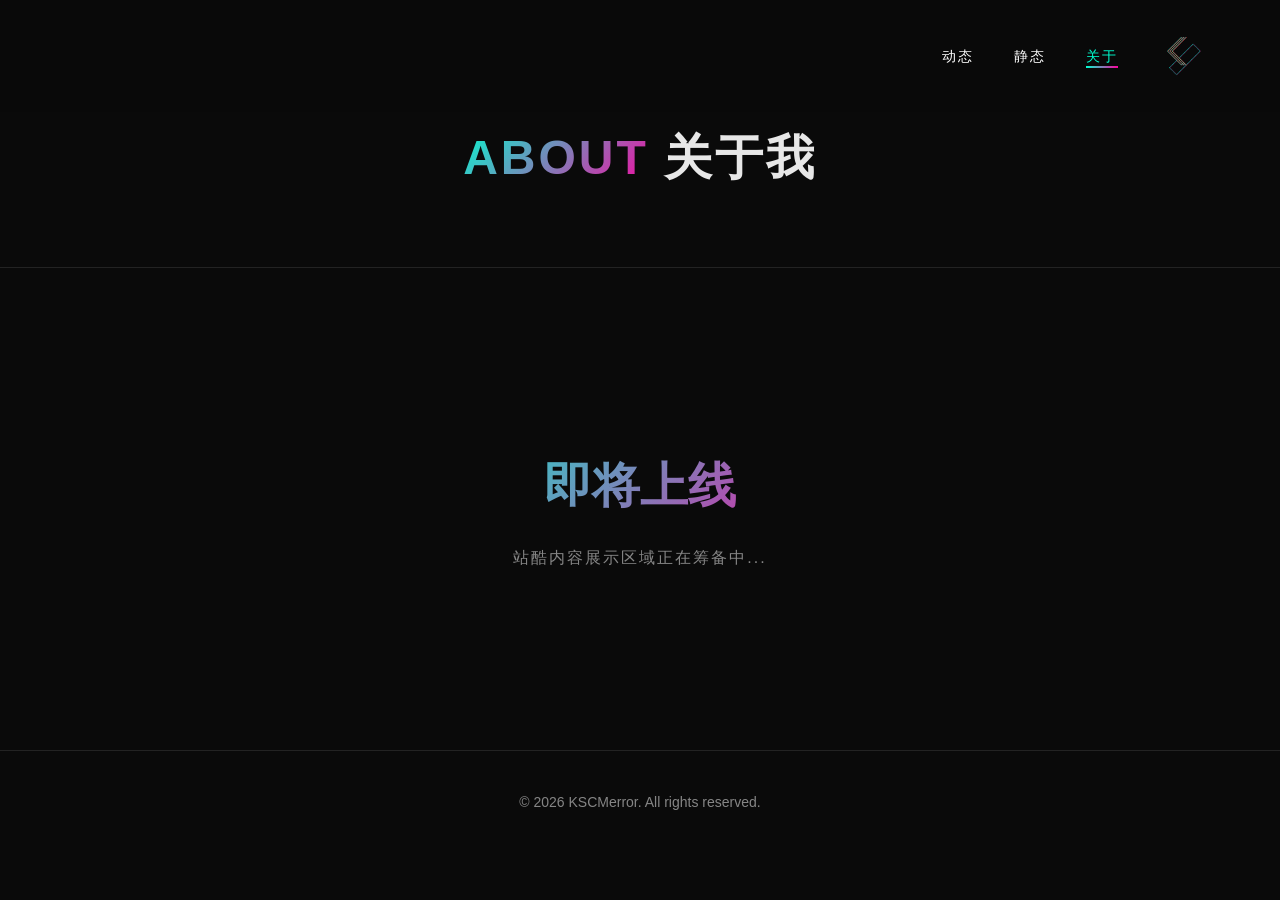
==== commit f3e60281: "fix: 导航栏固定、静态页面布局、视频弹窗定位" ====
--- a/about.html
+++ b/about.html
@@ -11,9 +11,6 @@
 <body class="subpage">
     <!-- 页面转场遮罩 -->
     <div class="page-transition"></div>
-    
-    <!-- 页面内容容器 -->
-    <div class="page-content">
     
     <!-- 导航栏 -->
     <nav class="navbar">
@@ -33,6 +30,9 @@
         </div>
     </nav>
 
+    <!-- 页面内容容器 -->
+    <div class="page-content">
+    
     <!-- 页面头部 -->
     <header class="page-header">
         <div class="container">
--- a/css/style.css
+++ b/css/style.css
@@ -254,6 +254,12 @@
     backdrop-filter: blur(10px);
 }
 
+/* 非首页页面导航栏默认显示背景 */
+body.subpage .navbar {
+    background: rgba(10, 10, 10, 0.95);
+    backdrop-filter: blur(10px);
+}
+
 .nav-container {
     display: flex;
     justify-content: flex-end;
@@ -463,7 +469,7 @@
 .nav-links a::after {
     content: '';
     position: absolute;
-    bottom: -5px;
+    bottom: -4px;
     left: 0;
     width: 0;
     height: 2px;
@@ -866,12 +872,65 @@
     justify-content: flex-end;
 }
 
-/* 图片瀑布流 */
+/* 图片瀑布流 - 6个卡片布局 */
 .gallery-masonry {
     display: grid;
     grid-template-columns: repeat(4, 1fr);
-    grid-template-rows: repeat(2, 300px);
+    grid-template-rows: repeat(2, 280px);
     gap: 20px;
+}
+
+.gallery-item {
+    position: relative;
+    overflow: hidden;
+    border-radius: 12px;
+    cursor: pointer;
+    transition: all 0.3s ease;
+}
+
+.gallery-item img {
+    width: 100%;
+    height: 100%;
+    object-fit: cover;
+    transition: transform 0.5s ease;
+}
+
+.gallery-item:hover img {
+    transform: scale(1.08);
+}
+
+/* 大图占2x2 */
+.gallery-item.large {
+    grid-column: span 2;
+    grid-row: span 2;
+}
+
+.gallery-overlay {
+    position: absolute;
+    bottom: 0;
+    left: 0;
+    right: 0;
+    padding: 40px 20px 20px;
+    background: linear-gradient(to top, rgba(0,0,0,0.9), transparent);
+    opacity: 0;
+    transition: opacity 0.3s ease;
+}
+
+.gallery-item:hover .gallery-overlay {
+    opacity: 1;
+}
+
+.gallery-overlay h3 {
+    font-size: 18px;
+    font-weight: 600;
+    margin-bottom: 8px;
+    color: var(--white);
+}
+
+.gallery-overlay p {
+    font-size: 14px;
+    color: var(--cyan);
+    opacity: 0.9;
 }
 
 .gallery-item {
@@ -963,6 +1022,24 @@
     }
 }
 
+@media (max-width: 1024px) {
+    .gallery-masonry {
+        grid-template-columns: repeat(2, 1fr);
+        grid-template-rows: repeat(3, 240px);
+    }
+    
+    .gallery-item.large {
+        grid-column: span 2;
+        grid-row: span 2;
+    }
+    
+    .gallery-item:nth-child(4),
+    .gallery-item:nth-child(5) {
+        grid-column: auto;
+        grid-row: auto;
+    }
+}
+
 @media (max-width: 768px) {
     .gallery-masonry {
         grid-template-columns: 1fr;
@@ -973,7 +1050,7 @@
     .gallery-item.large {
         grid-column: span 1;
         grid-row: span 1;
-        height: 250px;
+        height: 220px;
     }
     
     .section-header {
@@ -1564,35 +1641,57 @@
     height: 100%;
     z-index: 2000;
     display: none;
+    overflow-y: auto;
 }
 
 .series-panel.active {
     display: block;
 }
 
+.series-panel.active .panel-content {
+    animation: panelFadeIn 0.3s ease;
+}
+
+@keyframes panelFadeIn {
+    from {
+        opacity: 0;
+        transform: translateY(20px);
+    }
+    to {
+        opacity: 1;
+        transform: translateY(0);
+    }
+}
+
 .panel-overlay {
-    position: absolute;
+    position: fixed;
     top: 0;
     left: 0;
     width: 100%;
     height: 100%;
-    background: rgba(0, 0, 0, 0.9);
+    background: rgba(0, 0, 0, 0.95);
     backdrop-filter: blur(10px);
+    z-index: 1;
 }
 
 .panel-content {
     position: relative;
-    z-index: 2001;
-    width: 100%;
-    height: 100%;
-    overflow-y: auto;
-    padding: 80px 40px 40px;
+    z-index: 2;
+    width: 100%;
+    min-height: 100vh;
+    padding: 100px 40px 40px;
+    background: transparent;
+    pointer-events: none; /* 让点击穿透到overlay */
+}
+
+.panel-content > * {
+    pointer-events: auto; /* 子元素恢复点击 */
 }
 
 .panel-close {
-    position: fixed;
+    position: absolute;
     top: 20px;
-    right: 40px;
+    right: 20px;
     width: 50px;
     height: 50px;
     background: rgba(0, 0, 0, 0.5);
@@ -1601,7 +1700,7 @@
     color: var(--white);
     font-size: 28px;
     cursor: pointer;
-    z-index: 2002;
+    z-index: 10;
     transition: all 0.3s ease;
 }
 
@@ -1613,6 +1712,7 @@
 .panel-header {
     text-align: center;
     margin-bottom: 40px;
+    color: var(--white);
 }
 
 .panel-header h2 {
@@ -1628,10 +1728,11 @@
 
 .panel-gallery {
     display: grid;
-    grid-template-columns: repeat(auto-fill, minmax(300px, 1fr));
+    grid-template-columns: repeat(3, 1fr);
     gap: 20px;
-    max-width: 1400px;
+    max-width: 1200px;
     margin: 0 auto;
+    padding: 20px;
 }
 
 .panel-gallery img {
@@ -1644,6 +1745,29 @@
 }
 
 .panel-gallery img:hover {
+    transform: scale(1.02);
+}
+
+.panel-img-item {
+    position: relative;
+    overflow: hidden;
+    border-radius: 8px;
+    background: #333;
+    aspect-ratio: 4/3;
+}
+
+.panel-img-item img {
+    width: 100%;
+    height: 100%;
+    object-fit: cover;
+    border-radius: 8px;
+    cursor: pointer;
+    transition: transform 0.3s ease;
+    display: block;
+    display: block;
+}
+
+.panel-img-item:hover img {
     transform: scale(1.02);
 }
 
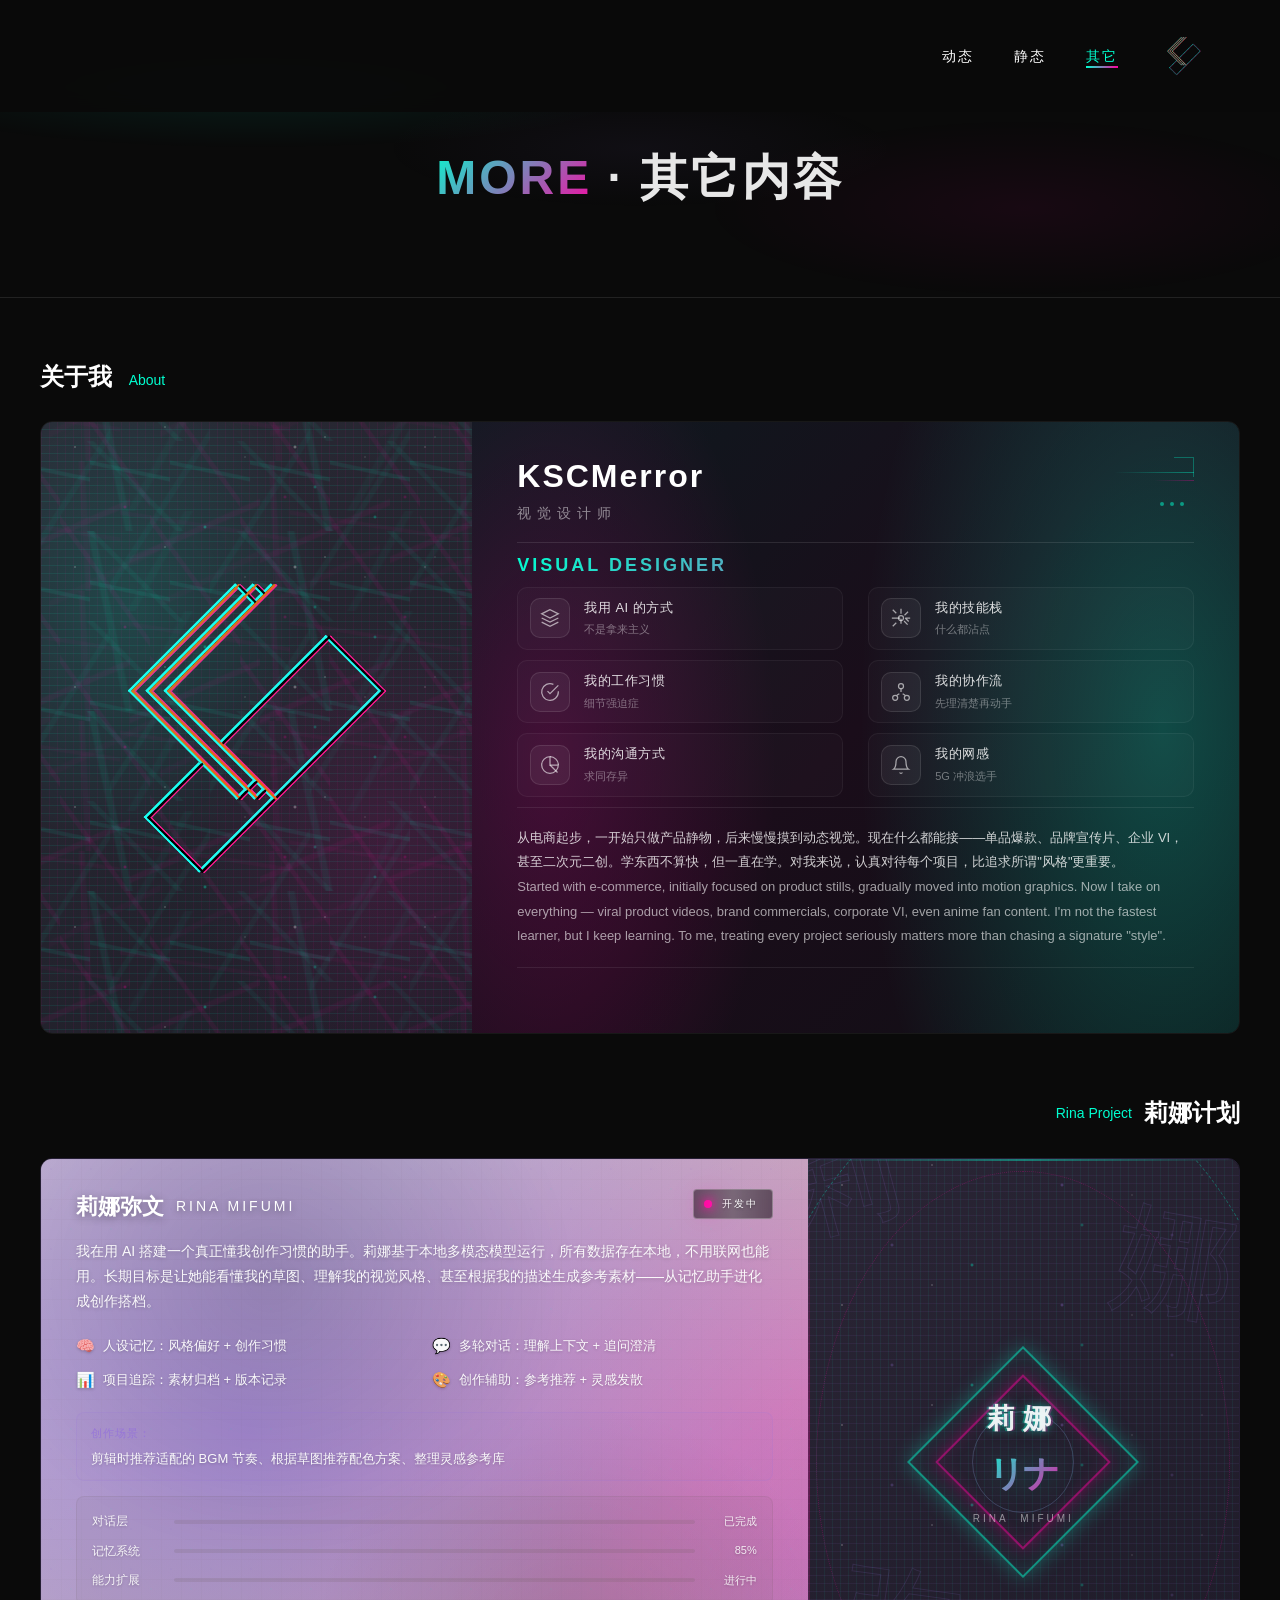
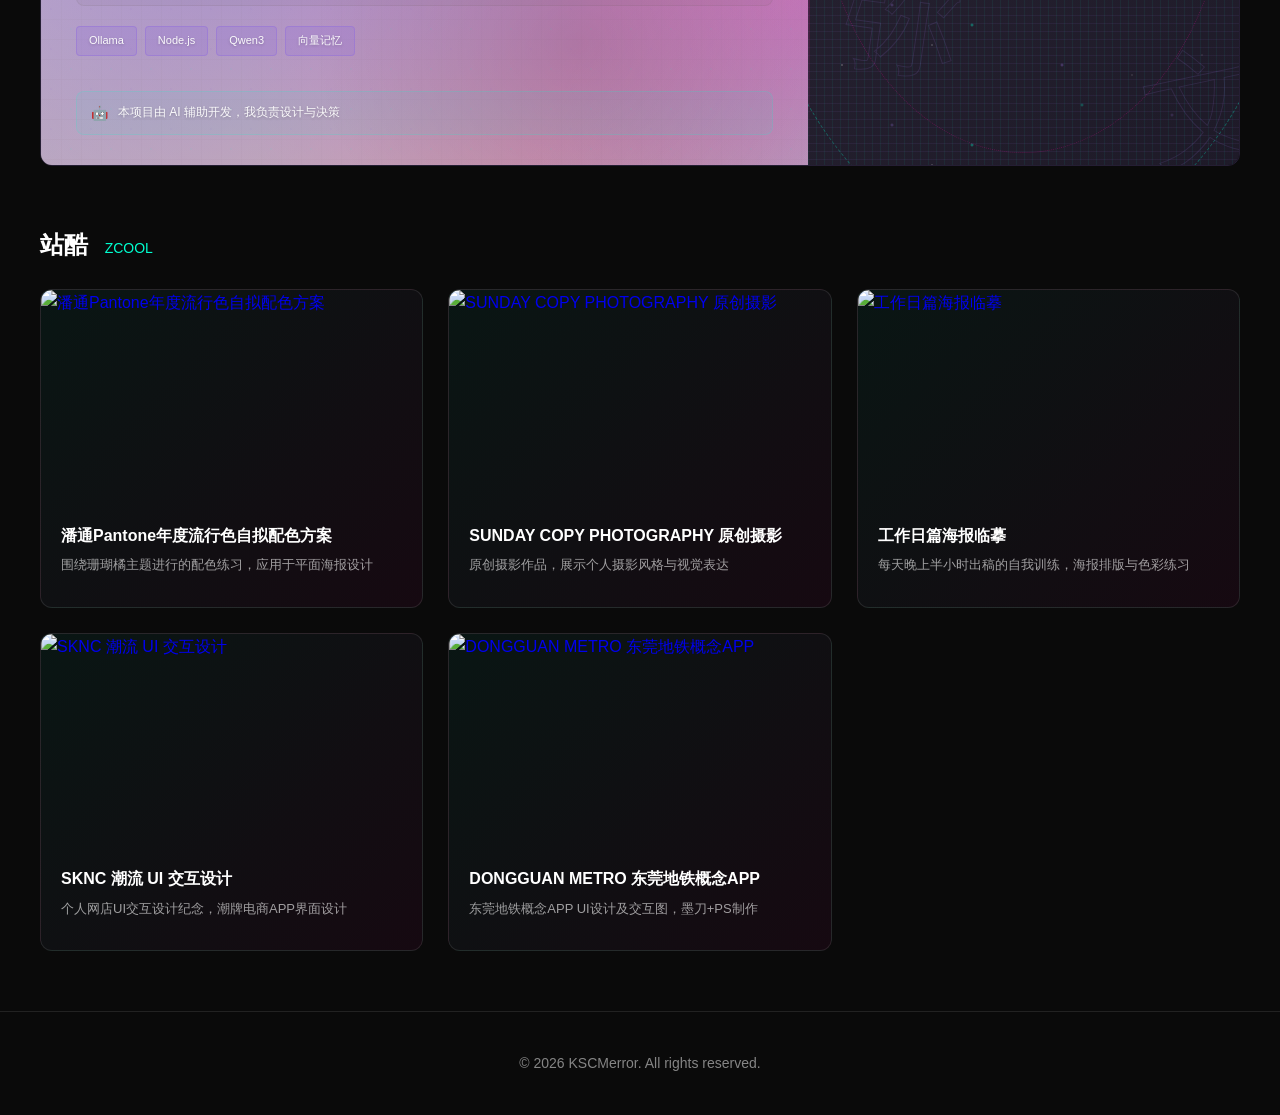
==== commit 7314100c: "perf: 性能优化 - JS defer + 图片懒加载 + will-change GPU合成" ====
--- a/about.html
+++ b/about.html
@@ -19,7 +19,7 @@
                 <ul class="nav-links">
                     <li><a href="dynamic.html">动态</a></li>
                     <li><a href="static.html">静态</a></li>
-                    <li><a href="about.html" class="active">关于</a></li>
+                    <li><a href="about.html" class="active">其它</a></li>
                 </ul>
                 <a href="index.html" class="logo">
                     <img src="images/logo.png" alt="KSCMerror">
@@ -37,8 +37,8 @@
     <header class="page-header">
         <div class="container">
             <h1 class="page-title">
-                <span class="title-en">ABOUT</span>
-                <span class="title-cn">关于我</span>
+                <span class="title-en">MORE</span>
+                <span class="title-cn">· 其它内容</span>
             </h1>
         </div>
     </header>
@@ -46,9 +46,276 @@
     <!-- 关于内容 -->
     <section class="about-section">
         <div class="container">
-            <div class="about-placeholder">
-                <h2>即将上线</h2>
-                <p>站酷内容展示区域正在筹备中...</p>
+            <!-- 关于我 -->
+            <div class="about-block">
+                <h2 class="block-title">关于我 <span class="title-en">About</span></h2>
+                <div class="block-content">
+                    <div class="about-hero">
+                        <div class="about-logo">
+                            <div class="pixel-grid"></div>
+                            <div class="stars"></div>
+                            <img src="images/logo.png" alt="KSCMerror Logo">
+                            <img src="images/logo.png" alt="KSCMerror Logo">
+                            <img src="images/logo.png" alt="KSCMerror Logo">
+                        </div>
+                        <div class="about-content">
+                            <!-- 顶部标题区 -->
+                            <div class="about-header">
+                                <h3 class="header-title">KSCMerror</h3>
+                                <p class="header-subtitle">视觉设计师</p>
+                                <div class="about-header-en">
+                                    <h3 class="header-title-en">VISUAL DESIGNER</h3>
+                                </div>
+                                <!-- HUD 装饰 -->
+                                <div class="hud-decoration">
+                                    <div class="hud-line"></div>
+                                    <div class="hud-corner top-right"></div>
+                                    <div class="hud-dots">
+                                        <span></span><span></span><span></span>
+                                    </div>
+                                </div>
+                            </div>
+                            
+                            <!-- 能力图标区 -->
+                            <div class="about-skills">
+                                <div class="skill-item">
+                                    <div class="skill-icon">
+                                        <svg viewBox="0 0 24 24" fill="none" stroke="currentColor" stroke-width="1.5">
+                                            <path d="M12 2L2 7l10 5 10-5-10-5z"/>
+                                            <path d="M2 17l10 5 10-5"/>
+                                            <path d="M2 12l10 5 10-5"/>
+                                        </svg>
+                                    </div>
+                                    <div class="skill-info">
+                                        <span class="skill-name">我用 AI 的方式</span>
+                                        <span class="skill-desc">不是拿来主义</span>
+                                    </div>
+                                    <div class="skill-tooltip">我会先想清楚自己要什么，再用 AI 辅助实现。工具是手段，审美和想法才是核心。</div>
+                                </div>
+                                <div class="skill-item">
+                                    <div class="skill-icon">
+                                        <svg viewBox="0 0 24 24" fill="none" stroke="currentColor" stroke-width="1.5">
+                                            <circle cx="12" cy="12" r="3"/>
+                                            <path d="M12 1v6m0 6v6m4.22-10.22l4.24-4.24M6.34 6.34L2.1 2.1m17.8 17.8l-4.24-4.24M6.34 17.66l-4.24 4.24M23 12h-6m-6 0H1m20.24 4.24l-4.24-4.24M6.34 17.66l-4.24 4.24"/>
+                                        </svg>
+                                    </div>
+                                    <div class="skill-info">
+                                        <span class="skill-name">我的技能栈</span>
+                                        <span class="skill-desc">什么都沾点</span>
+                                    </div>
+                                    <div class="skill-tooltip">摄影、平面设计、视频剪辑、VFX、3D 建模渲染——不追求样样精通，但能在需要时自己动手。</div>
+                                </div>
+                                <div class="skill-item">
+                                    <div class="skill-icon">
+                                        <svg viewBox="0 0 24 24" fill="none" stroke="currentColor" stroke-width="1.5">
+                                            <path d="M22 11.08V12a10 10 0 1 1-5.93-9.14"/>
+                                            <polyline points="22 4 12 14.01 9 11.01"/>
+                                        </svg>
+                                    </div>
+                                    <div class="skill-info">
+                                        <span class="skill-name">我的工作习惯</span>
+                                        <span class="skill-desc">细节强迫症</span>
+                                    </div>
+                                    <div class="skill-tooltip">交出去的东西，至少得让自己满意。时间紧可以少做，但不能敷衍。</div>
+                                </div>
+                                <div class="skill-item">
+                                    <div class="skill-icon">
+                                        <svg viewBox="0 0 24 24" fill="none" stroke="currentColor" stroke-width="1.5">
+                                            <circle cx="12" cy="5" r="3"/>
+                                            <circle cx="5" cy="19" r="3"/>
+                                            <circle cx="19" cy="19" r="3"/>
+                                            <path d="M12 8v4M7 16l3-2m7 2l-3-2"/>
+                                        </svg>
+                                    </div>
+                                    <div class="skill-info">
+                                        <span class="skill-name">我的协作流</span>
+                                        <span class="skill-desc">先理清楚再动手</span>
+                                    </div>
+                                    <div class="skill-tooltip">习惯用思维导图和文档把思路理顺，减少无效沟通，大家都能省点时间。</div>
+                                </div>
+                                <div class="skill-item">
+                                    <div class="skill-icon">
+                                        <svg viewBox="0 0 24 24" fill="none" stroke="currentColor" stroke-width="1.5">
+                                            <path d="M12 2a10 10 0 1 0 10 10H12V2z"/>
+                                            <path d="M12 2a10 10 0 0 1 10 10"/>
+                                            <path d="M12 12L21 21"/>
+                                        </svg>
+                                    </div>
+                                    <div class="skill-info">
+                                        <span class="skill-name">我的沟通方式</span>
+                                        <span class="skill-desc">求同存异</span>
+                                    </div>
+                                    <div class="skill-tooltip">创意讨论时，我会认真听不同意见，找到大家都能接受的方案。共识做好了，作品不会差。</div>
+                                </div>
+                                <div class="skill-item">
+                                    <div class="skill-icon">
+                                        <svg viewBox="0 0 24 24" fill="none" stroke="currentColor" stroke-width="1.5">
+                                            <path d="M18 8A6 6 0 0 0 6 8c0 7-3 9-3 9h18s-3-2-3-9"/>
+                                            <path d="M13.73 21a2 2 0 0 1-3.46 0"/>
+                                        </svg>
+                                    </div>
+                                    <div class="skill-info">
+                                        <span class="skill-name">我的网感</span>
+                                        <span class="skill-desc">5G 冲浪选手</span>
+                                    </div>
+                                    <div class="skill-tooltip">做过社媒运营，懂平台调性，知道什么梗能玩、什么该避开。</div>
+                                </div>
+                            </div>
+                            
+                            <!-- 自我介绍 -->
+                            <div class="about-bio">
+                                <p>从电商起步，一开始只做产品静物，后来慢慢摸到动态视觉。现在什么都能接——单品爆款、品牌宣传片、企业 VI，甚至二次元二创。学东西不算快，但一直在学。对我来说，认真对待每个项目，比追求所谓"风格"更重要。</p>
+                                <p class="bio-en">Started with e-commerce, initially focused on product stills, gradually moved into motion graphics. Now I take on everything — viral product videos, brand commercials, corporate VI, even anime fan content. I'm not the fastest learner, but I keep learning. To me, treating every project seriously matters more than chasing a signature "style".</p>
+                            </div>
+                        </div>
+                    </div>
+                </div>
+            </div>
+
+            <!-- 莉娜计划 -->
+            <div class="about-block rina-block">
+                <h2 class="block-title rina-title-right">莉娜计划 <span class="title-en">Rina Project</span></h2>
+                <div class="block-content">
+                    <div class="rina-hero rina-hero-reversed">
+                        <div class="rina-content">
+                            <div class="rina-content-bg">
+                                <div class="rina-content-pattern"></div>
+                            </div>
+                            <div class="rina-content-inner">
+                            <div class="rina-header-row">
+                                <h3 class="rina-title">莉娜弥文 <span class="rina-romaji-title">RINA MIFUMI</span></h3>
+                                <span class="rina-badge">开发中</span>
+                            </div>
+                            <p class="rina-desc">我在用 AI 搭建一个真正懂我创作习惯的助手。莉娜基于本地多模态模型运行，所有数据存在本地，不用联网也能用。长期目标是让她能看懂我的草图、理解我的视觉风格、甚至根据我的描述生成参考素材——从记忆助手进化成创作搭档。</p>
+                            <div class="rina-features">
+                                <div class="rina-feature">
+                                    <span class="feature-icon">🧠</span>
+                                    <span class="feature-text">人设记忆：风格偏好 + 创作习惯</span>
+                                </div>
+                                <div class="rina-feature">
+                                    <span class="feature-icon">💬</span>
+                                    <span class="feature-text">多轮对话：理解上下文 + 追问澄清</span>
+                                </div>
+                                <div class="rina-feature">
+                                    <span class="feature-icon">📊</span>
+                                    <span class="feature-text">项目追踪：素材归档 + 版本记录</span>
+                                </div>
+                                <div class="rina-feature">
+                                    <span class="feature-icon">🎨</span>
+                                    <span class="feature-text">创作辅助：参考推荐 + 灵感发散</span>
+                                </div>
+                            </div>
+                            <div class="rina-usecase">
+                                <span class="usecase-label">创作场景：</span>
+                                <span class="usecase-text">剪辑时推荐适配的 BGM 节奏、根据草图推荐配色方案、整理灵感参考库</span>
+                            </div>
+                            <div class="rina-progress">
+                                <div class="progress-item">
+                                    <span class="progress-label">对话层</span>
+                                    <span class="progress-bar"><span class="progress-fill" style="width: 100%"></span></span>
+                                    <span class="progress-status">已完成</span>
+                                </div>
+                                <div class="progress-item">
+                                    <span class="progress-label">记忆系统</span>
+                                    <span class="progress-bar"><span class="progress-fill" style="width: 85%"></span></span>
+                                    <span class="progress-status">85%</span>
+                                </div>
+                                <div class="progress-item">
+                                    <span class="progress-label">能力扩展</span>
+                                    <span class="progress-bar"><span class="progress-fill" style="width: 30%"></span></span>
+                                    <span class="progress-status">进行中</span>
+                                </div>
+                            </div>
+                            <div class="rina-tech">
+                                <span class="tech-tag">Ollama</span>
+                                <span class="tech-tag">Node.js</span>
+                                <span class="tech-tag">Qwen3</span>
+                                <span class="tech-tag">向量记忆</span>
+                            </div>
+                            <div class="rina-aigc-note">
+                                <span class="aigc-icon">🤖</span>
+                                <span class="aigc-text">本项目由 AI 辅助开发，我负责设计与决策</span>
+                            </div>
+                            </div>
+                        </div>
+                        <div class="rina-visual">
+                            <div class="rina-grid"></div>
+                            <div class="rina-stars"></div>
+                            <div class="rina-circles"></div>
+                            <div class="rina-lines"></div>
+                            <div class="rina-ripples"></div>
+                            <div class="rina-fullname">
+                                <span class="fullname-char">莉</span>
+                                <span class="fullname-char">娜</span>
+                                <span class="fullname-char">弥</span>
+                                <span class="fullname-char">文</span>
+                            </div>
+                            <div class="rina-logo">
+                                <span class="rina-kanji">莉娜</span>
+                                <span class="rina-symbol">リナ</span>
+                                <span class="rina-romaji">
+                                    <span class="char">R</span><span class="char">I</span><span class="char">N</span><span class="char">A</span>
+                                    <span class="char"> </span>
+                                    <span class="char">M</span><span class="char">I</span><span class="char">F</span><span class="char">U</span><span class="char">M</span><span class="char">I</span>
+                                </span>
+                            </div>
+                        </div>
+                    </div>
+                </div>
+            </div>
+            
+            <!-- 站酷内容 -->
+            <div class="about-block">
+                <h2 class="block-title">站酷 <span class="title-en">ZCOOL</span></h2>
+                <div class="block-content">
+                    <div class="zcool-grid">
+                        <a href="https://www.zcool.com.cn/work/ZMzc1MDc3ODQ=.html" target="_blank" class="zcool-card">
+                            <div class="zcool-cover">
+                                <img src="images/zcool/1.webp" alt="潘通Pantone年度流行色自拟配色方案" loading="lazy">
+                            </div>
+                            <div class="zcool-info">
+                                <h3 class="zcool-title">潘通Pantone年度流行色自拟配色方案</h3>
+                                <p class="zcool-desc">围绕珊瑚橘主题进行的配色练习，应用于平面海报设计</p>
+                            </div>
+                        </a>
+                        <a href="https://www.zcool.com.cn/work/ZMzYxMjcxMjA=.html" target="_blank" class="zcool-card">
+                            <div class="zcool-cover">
+                                <img src="images/zcool/2.webp" alt="SUNDAY COPY PHOTOGRAPHY 原创摄影" loading="lazy">
+                            </div>
+                            <div class="zcool-info">
+                                <h3 class="zcool-title">SUNDAY COPY PHOTOGRAPHY 原创摄影</h3>
+                                <p class="zcool-desc">原创摄影作品，展示个人摄影风格与视觉表达</p>
+                            </div>
+                        </a>
+                        <a href="https://www.zcool.com.cn/work/ZMzQ1MzU5Mjg=.html" target="_blank" class="zcool-card">
+                            <div class="zcool-cover">
+                                <img src="images/zcool/3.webp" alt="工作日篇海报临摹" loading="lazy">
+                            </div>
+                            <div class="zcool-info">
+                                <h3 class="zcool-title">工作日篇海报临摹</h3>
+                                <p class="zcool-desc">每天晚上半小时出稿的自我训练，海报排版与色彩练习</p>
+                            </div>
+                        </a>
+                        <a href="https://www.zcool.com.cn/work/ZMjg5NzY3ODA=.html" target="_blank" class="zcool-card">
+                            <div class="zcool-cover">
+                                <img src="images/zcool/4.webp" alt="SKNC 潮流 UI 交互设计" loading="lazy">
+                            </div>
+                            <div class="zcool-info">
+                                <h3 class="zcool-title">SKNC 潮流 UI 交互设计</h3>
+                                <p class="zcool-desc">个人网店UI交互设计纪念，潮牌电商APP界面设计</p>
+                            </div>
+                        </a>
+                        <a href="https://www.zcool.com.cn/work/ZMjg2OTAyMzY=.html" target="_blank" class="zcool-card">
+                            <div class="zcool-cover">
+                                <img src="images/zcool/5.webp" alt="DONGGUAN METRO 东莞地铁概念APP" loading="lazy">
+                            </div>
+                            <div class="zcool-info">
+                                <h3 class="zcool-title">DONGGUAN METRO 东莞地铁概念APP</h3>
+                                <p class="zcool-desc">东莞地铁概念APP UI设计及交互图，墨刀+PS制作</p>
+                            </div>
+                        </a>
+                    </div>
+                </div>
             </div>
         </div>
     </section>
@@ -62,6 +329,6 @@
 
     </div><!-- /.page-content -->
 
-    <script src="js/subpage.js"></script>
+    <script src="js/subpage.js" defer></script>
 </body>
 </html>
--- a/css/style.css
+++ b/css/style.css
@@ -1013,18 +1013,6 @@
 @media (max-width: 1024px) {
     .gallery-masonry {
         grid-template-columns: repeat(2, 1fr);
-        grid-template-rows: repeat(3, 250px);
-    }
-    
-    .gallery-item.large {
-        grid-column: span 2;
-        grid-row: span 1;
-    }
-}
-
-@media (max-width: 1024px) {
-    .gallery-masonry {
-        grid-template-columns: repeat(2, 1fr);
         grid-template-rows: repeat(3, 240px);
     }
     
@@ -1037,6 +1025,14 @@
     .gallery-item:nth-child(5) {
         grid-column: auto;
         grid-row: auto;
+    }
+
+    /* 视频轮播宽屏适配 */
+    .carousel-video .video-info h3 {
+        font-size: 22px;
+    }
+    .carousel-video .video-info p {
+        font-size: 14px;
     }
 }
 
@@ -1289,6 +1285,1344 @@
     line-height: 1.8;
 }
 
+/* 合并卡片 - 关于我 + 莉娜计划 */
+.combined-about-card {
+    display: flex;
+    min-height: 320px;
+    border-radius: 12px;
+    border: 1px solid rgba(255, 255, 255, 0.1);
+    overflow: hidden;
+}
+
+.combined-section {
+    display: flex;
+    flex: 1;
+    align-items: stretch;
+}
+
+/* 关于我区块 - 青绿主题 */
+.about-me-section {
+    border-right: 1px solid rgba(255, 255, 255, 0.06);
+}
+
+/* 关于我Hero区域 - 完全复制about.css */
+.about-hero {
+    display: flex;
+    align-items: stretch;
+    flex: 1;
+    min-height: 320px;
+    border-radius: 0;
+    overflow: hidden;
+}
+
+.about-logo {
+    position: relative;
+    width: 36%;
+    display: flex;
+    justify-content: center;
+    align-items: center;
+    padding: 30px;
+    background: linear-gradient(145deg, #2a2a35 0%, #1e1e28 100%);
+    overflow: hidden;
+}
+
+/* 抽象线条动画 - 复杂无规则 */
+.about-logo::before {
+    content: '';
+    position: absolute;
+    inset: -100%;
+    background: 
+        /* 青绿线条 - 多角度 */
+        linear-gradient(12deg, transparent 48%, rgba(0, 255, 208, 0.08) 49%, rgba(0, 255, 208, 0.08) 51%, transparent 52%),
+        linear-gradient(45deg, transparent 48%, rgba(0, 255, 208, 0.05) 49%, rgba(0, 255, 208, 0.05) 51%, transparent 52%),
+        linear-gradient(78deg, transparent 48%, rgba(0, 255, 208, 0.06) 49%, rgba(0, 255, 208, 0.06) 51%, transparent 52%),
+        linear-gradient(123deg, transparent 48%, rgba(0, 255, 208, 0.04) 49%, rgba(0, 255, 208, 0.04) 51%, transparent 52%),
+        /* 品红线条 */
+        linear-gradient(156deg, transparent 48%, rgba(255, 0, 160, 0.06) 49%, rgba(255, 0, 160, 0.06) 51%, transparent 52%),
+        linear-gradient(189deg, transparent 48%, rgba(255, 0, 160, 0.04) 49%, rgba(255, 0, 160, 0.04) 51%, transparent 52%),
+        linear-gradient(234deg, transparent 48%, rgba(255, 0, 160, 0.07) 49%, rgba(255, 0, 160, 0.07) 51%, transparent 52%),
+        linear-gradient(267deg, transparent 48%, rgba(255, 0, 160, 0.05) 49%, rgba(255, 0, 160, 0.05) 51%, transparent 52%),
+        /* 混合线条 */
+        linear-gradient(300deg, transparent 48%, rgba(0, 255, 208, 0.03) 49%, rgba(0, 255, 208, 0.03) 51%, transparent 52%),
+        linear-gradient(333deg, transparent 48%, rgba(255, 0, 160, 0.03) 49%, rgba(255, 0, 160, 0.03) 51%, transparent 52%);
+    background-size: 
+        80px 120px, 150px 90px, 200px 180px, 100px 200px,
+        130px 160px, 170px 110px, 90px 140px, 190px 130px,
+        220px 100px, 110px 170px;
+    animation: chaotic-flow 25s linear infinite;
+}
+
+.about-logo::after {
+    content: '';
+    position: absolute;
+    inset: 0;
+    background: 
+        radial-gradient(ellipse at 20% 30%, rgba(0, 255, 208, 0.15) 0%, transparent 40%),
+        radial-gradient(ellipse at 80% 70%, rgba(255, 0, 160, 0.12) 0%, transparent 40%);
+    animation: pulse-glow 3s ease-in-out infinite alternate;
+}
+
+/* 星空层 */
+.about-logo .stars {
+    position: absolute;
+    inset: -50%;
+    width: 200%;
+    height: 200%;
+    pointer-events: none;
+    animation: stars-rotate 40s linear infinite;
+}
+
+/* 像素网格层 */
+.about-logo .pixel-grid {
+    position: absolute;
+    inset: -50%;
+    width: 200%;
+    height: 200%;
+    pointer-events: none;
+    background-image: 
+        linear-gradient(rgba(0, 255, 208, 0.08) 1px, transparent 1px),
+        linear-gradient(90deg, rgba(255, 0, 160, 0.06) 1px, transparent 1px);
+    background-size: 8px 8px;
+}
+
+.about-logo .stars::before,
+.about-logo .stars::after {
+    content: '';
+    position: absolute;
+    inset: 0;
+    background-image: 
+        radial-gradient(2px 2px at 20px 30px, rgba(255, 255, 255, 0.8), transparent),
+        radial-gradient(2px 2px at 40px 70px, rgba(0, 255, 208, 0.6), transparent),
+        radial-gradient(1px 1px at 90px 40px, rgba(255, 255, 255, 0.5), transparent),
+        radial-gradient(2px 2px at 130px 80px, rgba(255, 0, 160, 0.5), transparent),
+        radial-gradient(1px 1px at 160px 20px, rgba(255, 255, 255, 0.4), transparent),
+        radial-gradient(2px 2px at 200px 60px, rgba(0, 255, 208, 0.4), transparent),
+        radial-gradient(1px 1px at 250px 90px, rgba(255, 255, 255, 0.6), transparent),
+        radial-gradient(2px 2px at 300px 30px, rgba(255, 0, 160, 0.4), transparent),
+        radial-gradient(1px 1px at 340px 70px, rgba(255, 255, 255, 0.5), transparent),
+        radial-gradient(2px 2px at 380px 50px, rgba(0, 255, 208, 0.5), transparent),
+        radial-gradient(1px 1px at 420px 100px, rgba(255, 255, 255, 0.3), transparent),
+        radial-gradient(2px 2px at 460px 20px, rgba(255, 0, 160, 0.3), transparent),
+        radial-gradient(1px 1px at 500px 80px, rgba(255, 255, 255, 0.5), transparent),
+        radial-gradient(2px 2px at 550px 40px, rgba(0, 255, 208, 0.4), transparent),
+        radial-gradient(1px 1px at 600px 90px, rgba(255, 255, 255, 0.4), transparent),
+        radial-gradient(2px 2px at 650px 60px, rgba(255, 0, 160, 0.5), transparent),
+        radial-gradient(1px 1px at 700px 30px, rgba(255, 255, 255, 0.6), transparent),
+        radial-gradient(2px 2px at 750px 70px, rgba(0, 255, 208, 0.5), transparent),
+        radial-gradient(1px 1px at 800px 50px, rgba(255, 255, 255, 0.4), transparent),
+        radial-gradient(2px 2px at 850px 20px, rgba(255, 0, 160, 0.4), transparent);
+    background-size: 900px 120px;
+}
+
+.about-logo .stars::after {
+    transform: translate(450px, 60px);
+    opacity: 0.6;
+    animation: stars-twinkle 4s ease-in-out infinite alternate;
+}
+
+@keyframes stars-rotate {
+    0% { transform: rotate(0deg); }
+    100% { transform: rotate(360deg); }
+}
+
+@keyframes stars-twinkle {
+    0% { opacity: 0.3; }
+    100% { opacity: 0.8; }
+}
+
+@keyframes chaotic-flow {
+    0% { transform: rotate(0deg); }
+    100% { transform: rotate(360deg); }
+}
+
+@keyframes pulse-glow {
+    0% { opacity: 0.4; transform: scale(1); }
+    100% { opacity: 1; transform: scale(1.1); }
+}
+
+.about-logo img {
+    position: absolute;
+    width: 280px;
+    height: 280px;
+    object-fit: contain;
+}
+
+/* 故障艺术 Logo 效果 */
+.about-logo img:nth-child(1) {
+    z-index: 3;
+    animation: logo-glitch-main 3s infinite;
+}
+
+.about-logo img:nth-child(2) {
+    z-index: 2;
+    opacity: 0;
+    animation: logo-glitch-cyan 3s infinite;
+}
+
+.about-logo img:nth-child(3) {
+    z-index: 1;
+    opacity: 0;
+    animation: logo-glitch-magenta 3s infinite;
+}
+
+/* 悬停时故障效果增强 */
+.about-logo:hover img:nth-child(1) {
+    animation: logo-glitch-main-hover 0.8s infinite;
+}
+
+.about-logo:hover img:nth-child(2) {
+    animation: logo-glitch-cyan-hover 0.8s infinite;
+}
+
+.about-logo:hover img:nth-child(3) {
+    animation: logo-glitch-magenta-hover 0.8s infinite;
+}
+
+@keyframes logo-glitch-main {
+    0%, 90%, 100% { transform: translate(0); filter: none; }
+    92% { transform: translate(-2px, 1px); }
+    94% { transform: translate(2px, -1px); }
+    96% { transform: translate(0); }
+}
+
+@keyframes logo-glitch-cyan {
+    0%, 90%, 100% { opacity: 0; transform: translate(0); }
+    92% { opacity: 0.8; transform: translate(-4px, 0); filter: hue-rotate(180deg) saturate(200%); }
+    94% { opacity: 0; transform: translate(0); }
+    96% { opacity: 0.6; transform: translate(-2px, 1px); }
+}
+
+@keyframes logo-glitch-magenta {
+    0%, 90%, 100% { opacity: 0; transform: translate(0); }
+    92% { opacity: 0; transform: translate(0); }
+    94% { opacity: 0.8; transform: translate(4px, 0); filter: hue-rotate(-60deg) saturate(200%); }
+    96% { opacity: 0; transform: translate(0); }
+}
+
+@keyframes logo-glitch-main-hover {
+    0%, 100% { transform: translate(0); filter: none; }
+    20% { transform: translate(-3px, 1px); }
+    40% { transform: translate(3px, -1px); }
+    60% { transform: translate(-2px, 2px); }
+    80% { transform: translate(2px, -2px); }
+}
+
+@keyframes logo-glitch-cyan-hover {
+    0%, 100% { opacity: 0; transform: translate(0); }
+    20% { opacity: 0.8; transform: translate(-6px, 0); filter: hue-rotate(180deg) saturate(200%); }
+    40% { opacity: 0; transform: translate(0); }
+    60% { opacity: 0.6; transform: translate(-3px, 2px); }
+    80% { opacity: 0; transform: translate(0); }
+}
+
+@keyframes logo-glitch-magenta-hover {
+    0%, 100% { opacity: 0; transform: translate(0); }
+    20% { opacity: 0; transform: translate(0); }
+    40% { opacity: 0.8; transform: translate(6px, 0); filter: hue-rotate(-60deg) saturate(200%); }
+    60% { opacity: 0; transform: translate(0); }
+    80% { opacity: 0.6; transform: translate(3px, -2px); }
+}
+
+/* 关于我内容区 */
+.about-content {
+    width: 64%;
+    padding: 25px 30px;
+    display: flex;
+    flex-direction: column;
+    justify-content: space-between;
+    background: linear-gradient(135deg, #0d1a1f 0%, #1a0d1a 50%, #0f0f14 100%);
+    position: relative;
+    overflow: hidden;
+}
+
+.about-content::before {
+    content: '';
+    position: absolute;
+    top: -50%;
+    right: -30%;
+    width: 80%;
+    height: 200%;
+    background: radial-gradient(ellipse at center, rgba(0, 255, 208, 0.25) 0%, transparent 70%);
+    pointer-events: none;
+    animation: glow-pulse-cyan 4s ease-in-out infinite;
+}
+
+.about-content::after {
+    content: '';
+    position: absolute;
+    bottom: -30%;
+    left: -20%;
+    width: 60%;
+    height: 150%;
+    background: radial-gradient(ellipse at center, rgba(255, 0, 160, 0.2) 0%, transparent 70%);
+    pointer-events: none;
+    animation: glow-pulse-magenta 4s ease-in-out infinite;
+    animation-delay: 2s;
+}
+
+@keyframes glow-pulse-cyan {
+    0%, 100% { opacity: 0.6; transform: scale(1); }
+    50% { opacity: 1; transform: scale(1.1); }
+}
+
+@keyframes glow-pulse-magenta {
+    0%, 100% { opacity: 0.5; transform: scale(1); }
+    50% { opacity: 0.9; transform: scale(1.15); }
+}
+
+/* 莉娜区块 - 紫色主题 */
+.rina-section {
+    border-left: 1px solid rgba(147, 112, 219, 0.15);
+}
+
+/* 莉娜内容区 - 复用 combined-content 布局 */
+.rina-content-section {
+    width: 58%;
+    padding: 0;
+    display: flex;
+    flex-direction: column;
+    justify-content: space-between;
+    position: relative;
+    overflow: hidden;
+}
+
+.rina-visual-section {
+    position: relative;
+    width: 42%;
+    display: flex;
+    justify-content: center;
+    align-items: center;
+    padding: 30px;
+    background: linear-gradient(145deg, #2a2535 0%, #1e1a28 100%);
+    overflow: hidden;
+}
+
+.rina-visual-section .rina-grid {
+    position: absolute;
+    inset: -50%;
+    width: 200%;
+    height: 200%;
+    pointer-events: none;
+    background-image: 
+        linear-gradient(rgba(147, 112, 219, 0.1) 1px, transparent 1px),
+        linear-gradient(90deg, rgba(0, 255, 208, 0.08) 1px, transparent 1px);
+    background-size: 8px 8px;
+}
+
+.rina-visual-section .rina-stars {
+    position: absolute;
+    inset: -50%;
+    width: 200%;
+    height: 200%;
+    pointer-events: none;
+    animation: rina-stars-rotate 40s linear infinite;
+}
+
+.rina-visual-section .rina-stars::before,
+.rina-visual-section .rina-stars::after {
+    content: '';
+    position: absolute;
+    inset: 0;
+    background-image: 
+        radial-gradient(2px 2px at 20px 30px, rgba(147, 112, 219, 0.8), transparent),
+        radial-gradient(2px 2px at 40px 70px, rgba(0, 255, 208, 0.6), transparent),
+        radial-gradient(1px 1px at 90px 40px, rgba(255, 255, 255, 0.5), transparent),
+        radial-gradient(2px 2px at 130px 80px, rgba(147, 112, 219, 0.5), transparent),
+        radial-gradient(1px 1px at 160px 20px, rgba(255, 255, 255, 0.4), transparent),
+        radial-gradient(2px 2px at 200px 60px, rgba(0, 255, 208, 0.4), transparent),
+        radial-gradient(1px 1px at 250px 90px, rgba(255, 255, 255, 0.6), transparent),
+        radial-gradient(2px 2px at 300px 30px, rgba(147, 112, 219, 0.4), transparent),
+        radial-gradient(1px 1px at 340px 70px, rgba(255, 255, 255, 0.5), transparent),
+        radial-gradient(2px 2px at 380px 50px, rgba(0, 255, 208, 0.5), transparent);
+    background-size: 900px 120px;
+}
+
+.rina-visual-section .rina-stars::after {
+    transform: translate(450px, 60px);
+    opacity: 0.6;
+    animation: rina-stars-twinkle 4s ease-in-out infinite alternate;
+}
+
+@keyframes rina-stars-rotate {
+    0% { transform: rotate(0deg); }
+    100% { transform: rotate(360deg); }
+}
+
+@keyframes rina-stars-twinkle {
+    0% { opacity: 0.3; }
+    100% { opacity: 0.8; }
+}
+
+.rina-visual-section .rina-circles {
+    position: absolute;
+    inset: -30%;
+    width: 160%;
+    height: 160%;
+    pointer-events: none;
+}
+
+.rina-visual-section .rina-circles::before {
+    content: '';
+    position: absolute;
+    inset: 10%;
+    border: 1px dashed rgba(0, 255, 208, 0.3);
+    border-radius: 50%;
+    animation: rina-circle-rotate 30s linear infinite;
+}
+
+.rina-visual-section .rina-circles::after {
+    content: '';
+    position: absolute;
+    inset: 20%;
+    border: 1px dotted rgba(255, 0, 160, 0.25);
+    border-radius: 50%;
+    animation: rina-circle-rotate-reverse 25s linear infinite;
+}
+
+@keyframes rina-circle-rotate {
+    0% { transform: rotate(0deg); }
+    100% { transform: rotate(360deg); }
+}
+
+@keyframes rina-circle-rotate-reverse {
+    0% { transform: rotate(0deg); }
+    100% { transform: rotate(-360deg); }
+}
+
+.rina-visual-section .rina-lines {
+    position: absolute;
+    inset: 0;
+    pointer-events: none;
+    overflow: hidden;
+}
+
+.rina-visual-section .rina-lines::before {
+    content: '';
+    position: absolute;
+    left: 0;
+    right: 0;
+    height: 2px;
+    background: linear-gradient(90deg, transparent, rgba(0, 255, 208, 0.4), transparent);
+    animation: rina-scan 4s ease-in-out infinite;
+}
+
+.rina-visual-section .rina-lines::after {
+    content: '';
+    position: absolute;
+    top: 0;
+    bottom: 0;
+    width: 2px;
+    background: linear-gradient(180deg, transparent, rgba(255, 0, 160, 0.3), transparent);
+    animation: rina-scan-vertical 5s ease-in-out infinite;
+}
+
+@keyframes rina-scan {
+    0%, 100% { top: 0; opacity: 0; }
+    10% { opacity: 1; }
+    90% { opacity: 1; }
+    100% { top: 100%; opacity: 0; }
+}
+
+@keyframes rina-scan-vertical {
+    0%, 100% { left: 0; opacity: 0; }
+    10% { opacity: 1; }
+    90% { opacity: 1; }
+    100% { left: 100%; opacity: 0; }
+}
+
+.rina-logo-simple {
+    position: relative;
+    z-index: 5;
+    width: 100px;
+    height: 100px;
+    display: flex;
+    flex-direction: column;
+    align-items: center;
+    justify-content: center;
+    gap: 4px;
+}
+
+.rina-logo-simple::before {
+    content: '';
+    position: absolute;
+    width: 100%;
+    height: 100%;
+    border: 2px solid rgba(0, 255, 208, 0.5);
+    transform: rotate(45deg);
+    animation: rina-rotate 20s linear infinite;
+    box-shadow: 0 0 20px rgba(0, 255, 208, 0.3), inset 0 0 20px rgba(0, 255, 208, 0.1);
+}
+
+.rina-logo-simple::after {
+    content: '';
+    position: absolute;
+    width: 75%;
+    height: 75%;
+    border: 2px solid rgba(255, 0, 160, 0.5);
+    transform: rotate(-45deg);
+    animation: rina-rotate-reverse 15s linear infinite;
+    box-shadow: 0 0 15px rgba(255, 0, 160, 0.3), inset 0 0 15px rgba(255, 0, 160, 0.1);
+}
+
+.rina-logo-simple .kanji {
+    position: relative;
+    z-index: 6;
+    font-size: 24px;
+    font-weight: 700;
+    color: rgba(255, 255, 255, 0.9);
+    letter-spacing: 8px;
+    text-shadow: 0 0 10px rgba(0, 255, 208, 0.5), 2px 0 rgba(255, 0, 160, 0.3), -2px 0 rgba(0, 255, 208, 0.3);
+    animation: kanji-glitch 4s infinite;
+}
+
+.rina-logo-simple .kana {
+    position: relative;
+    z-index: 6;
+    font-size: 10px;
+    font-weight: 500;
+    letter-spacing: 3px;
+    color: rgba(255, 255, 255, 0.5);
+    text-transform: uppercase;
+}
+
+@keyframes rina-rotate {
+    0% { transform: rotate(45deg); }
+    100% { transform: rotate(405deg); }
+}
+
+@keyframes rina-rotate-reverse {
+    0% { transform: rotate(-45deg); }
+    100% { transform: rotate(-405deg); }
+}
+
+@keyframes kanji-glitch {
+    0%, 90%, 100% {
+        text-shadow: 0 0 10px rgba(0, 255, 208, 0.5), 2px 0 rgba(255, 0, 160, 0.3), -2px 0 rgba(0, 255, 208, 0.3);
+    }
+    92% {
+        text-shadow: 0 0 20px rgba(255, 0, 160, 0.8), -3px 0 rgba(255, 0, 160, 0.5), 3px 0 rgba(0, 255, 208, 0.5);
+        transform: translateX(1px);
+    }
+    94% {
+        text-shadow: 0 0 15px rgba(0, 255, 208, 0.8), 3px 0 rgba(255, 0, 160, 0.5), -3px 0 rgba(0, 255, 208, 0.5);
+        transform: translateX(-1px);
+    }
+    96% {
+        text-shadow: 0 0 10px rgba(0, 255, 208, 0.5), 2px 0 rgba(255, 0, 160, 0.3), -2px 0 rgba(0, 255, 208, 0.3);
+        transform: translateX(0);
+    }
+}
+
+/* 内容区通用样式 */
+.combined-content {
+    width: 58%;
+    padding: 0;
+    display: flex;
+    flex-direction: column;
+    justify-content: space-between;
+    position: relative;
+    overflow: hidden;
+}
+
+.combined-bg {
+    position: absolute;
+    inset: 0;
+    z-index: 0;
+}
+
+/* 关于我背景 - 青绿主题 */
+.about-bg {
+    background: 
+        radial-gradient(circle at 20% 30%, rgba(0, 255, 208, 0.5) 0%, rgba(0, 255, 208, 0.15) 35%, transparent 55%),
+        radial-gradient(circle at 80% 70%, rgba(255, 0, 160, 0.45) 0%, rgba(255, 0, 160, 0.12) 30%, transparent 50%),
+        radial-gradient(circle at 50% 50%, rgba(147, 112, 219, 0.4) 0%, rgba(147, 112, 219, 0.1) 40%, transparent 60%),
+        linear-gradient(145deg, #1a1f2a 0%, #151920 50%, #1a1d24 100%);
+    background-size: 180% 180%, 180% 180%, 180% 180%, 100% 100%;
+    animation: about-blob-flow 12s ease-in-out infinite;
+}
+
+.about-bg::before {
+    content: '';
+    position: absolute;
+    inset: 0;
+    background: 
+        radial-gradient(ellipse at 30% 20%, rgba(0,0,0,0.2) 0%, transparent 40%),
+        radial-gradient(ellipse at 70% 80%, rgba(0,0,0,0.15) 0%, transparent 35%);
+    z-index: 1;
+    pointer-events: none;
+}
+
+@keyframes about-blob-flow {
+    0%, 100% { background-position: 0% 0%, 100% 100%, 50% 50%, 0% 0%; }
+    33% { background-position: 70% 40%, 30% 60%, 60% 30%, 0% 0%; }
+    66% { background-position: 100% 70%, 0% 30%, 40% 70%, 0% 0%; }
+}
+
+/* 莉娜背景 - 紫色主题 */
+.rina-bg {
+    background: 
+        radial-gradient(circle at 15% 25%, rgba(147, 112, 219, 0.7) 0%, rgba(147, 112, 219, 0.25) 35%, transparent 55%),
+        radial-gradient(circle at 85% 75%, rgba(0, 255, 208, 0.6) 0%, rgba(0, 255, 208, 0.2) 30%, transparent 50%),
+        radial-gradient(circle at 60% 40%, rgba(255, 0, 160, 0.55) 0%, rgba(255, 0, 160, 0.15) 40%, transparent 60%),
+        radial-gradient(circle at 30% 70%, rgba(255, 200, 100, 0.5) 0%, rgba(255, 200, 100, 0.12) 35%, transparent 55%),
+        linear-gradient(145deg, #d8d4ce 0%, #c8c4be 50%, #d0ccc6 100%);
+    background-size: 180% 180%, 180% 180%, 180% 180%, 180% 180%, 100% 100%;
+    animation: rina-blob-flow 10s ease-in-out infinite;
+}
+
+.rina-bg::before {
+    content: '';
+    position: absolute;
+    inset: 0;
+    background: 
+        radial-gradient(ellipse at 30% 20%, rgba(0,0,0,0.15) 0%, transparent 40%),
+        radial-gradient(ellipse at 70% 80%, rgba(0,0,0,0.12) 0%, transparent 35%);
+    animation: rina-shadow-flow 10s ease-in-out infinite;
+    z-index: 1;
+    pointer-events: none;
+}
+
+@keyframes rina-blob-flow {
+    0%, 100% { background-position: 0% 0%, 100% 100%, 50% 50%, 0% 100%, 0% 0%; }
+    25% { background-position: 80% 30%, 20% 70%, 80% 20%, 60% 40%, 0% 0%; }
+    50% { background-position: 100% 60%, 0% 40%, 20% 80%, 80% 20%, 0% 0%; }
+    75% { background-position: 40% 80%, 60% 20%, 70% 60%, 30% 70%, 0% 0%; }
+}
+
+@keyframes rina-shadow-flow {
+    0%, 100% { opacity: 0.6; transform: translate(0, 0); }
+    50% { opacity: 0.9; transform: translate(-5%, 3%); }
+}
+
+.combined-inner {
+    position: relative;
+    z-index: 1;
+    padding: 25px 28px;
+    display: flex;
+    flex-direction: column;
+    justify-content: space-between;
+    height: 100%;
+}
+
+.combined-header {
+    display: flex;
+    align-items: center;
+    gap: 10px;
+    margin-bottom: 10px;
+    position: relative;
+}
+
+.combined-title {
+    font-size: 20px;
+    font-weight: 700;
+    color: var(--white);
+    margin: 0;
+    text-shadow: 0 2px 8px rgba(0,0,0,0.4);
+}
+
+.combined-subtitle {
+    font-size: 11px;
+    color: var(--cyan);
+    letter-spacing: 2px;
+    text-transform: uppercase;
+}
+
+.rina-section .combined-subtitle {
+    color: rgba(255, 255, 255, 0.9);
+    text-shadow: 0 1px 4px rgba(0,0,0,0.3);
+}
+
+.combined-desc {
+    font-size: 12px;
+    color: rgba(255, 255, 255, 0.85);
+    line-height: 1.7;
+    margin-bottom: 12px;
+}
+
+.rina-section .combined-desc {
+    color: rgba(255, 255, 255, 0.95);
+    text-shadow: 0 1px 3px rgba(0,0,0,0.2);
+}
+
+.combined-tags {
+    display: flex;
+    flex-wrap: wrap;
+    gap: 6px;
+}
+
+.combined-tags .tag-cyan {
+    padding: 4px 10px;
+    background: rgba(0, 255, 208, 0.15);
+    border: 1px solid rgba(0, 255, 208, 0.4);
+    border-radius: 4px;
+    font-size: 10px;
+    color: var(--cyan);
+}
+
+.combined-tags .tag-purple {
+    padding: 4px 10px;
+    background: rgba(147, 112, 219, 0.25);
+    border: 1px solid rgba(147, 112, 219, 0.5);
+    border-radius: 4px;
+    font-size: 10px;
+    color: rgba(255, 255, 255, 0.95);
+    text-shadow: 0 1px 3px rgba(0,0,0,0.2);
+}
+
+/* 关于我内容区 - 紧凑版 */
+.about-header-compact {
+    display: flex;
+    flex-direction: column;
+    gap: 4px;
+    position: relative;
+    margin-bottom: 15px;
+}
+
+.header-title-compact {
+    font-size: 22px;
+    font-weight: 700;
+    color: var(--white);
+    margin: 0;
+    letter-spacing: 1px;
+}
+
+.header-subtitle-compact {
+    font-size: 12px;
+    color: rgba(255, 255, 255, 0.5);
+    margin: 0;
+    letter-spacing: 4px;
+}
+
+.header-title-en-compact {
+    font-size: 14px;
+    font-weight: 600;
+    background: linear-gradient(135deg, var(--cyan), var(--magenta));
+    -webkit-background-clip: text;
+    -webkit-text-fill-color: transparent;
+    background-clip: text;
+    letter-spacing: 2px;
+    margin: 8px 0 0 0;
+}
+
+/* HUD 装饰 - 紧凑版 */
+.hud-decoration-compact {
+    position: absolute;
+    top: 0;
+    right: 0;
+    width: 80px;
+    height: 50px;
+    pointer-events: none;
+}
+
+.hud-line-compact {
+    position: absolute;
+    top: 8px;
+    right: 0;
+    width: 50px;
+    height: 1px;
+    background: linear-gradient(90deg, transparent, rgba(0, 255, 208, 0.4));
+}
+
+.hud-line-compact::after {
+    content: '';
+    position: absolute;
+    top: 6px;
+    right: 0;
+    width: 25px;
+    height: 1px;
+    background: linear-gradient(90deg, transparent, rgba(255, 0, 160, 0.3));
+}
+
+.hud-corner-compact {
+    position: absolute;
+    width: 12px;
+    height: 12px;
+    border: 1px solid rgba(0, 255, 208, 0.3);
+}
+
+.hud-corner-compact.top-right {
+    top: 0;
+    right: 0;
+    border-left: none;
+    border-bottom: none;
+}
+
+.hud-dots-compact {
+    position: absolute;
+    top: 28px;
+    right: 8px;
+    display: flex;
+    gap: 4px;
+}
+
+.hud-dots-compact span {
+    width: 3px;
+    height: 3px;
+    background: rgba(0, 255, 208, 0.5);
+    border-radius: 50%;
+    animation: hud-pulse 2s infinite;
+}
+
+.hud-dots-compact span:nth-child(2) { animation-delay: 0.3s; }
+.hud-dots-compact span:nth-child(3) { animation-delay: 0.6s; }
+
+@keyframes hud-pulse {
+    0%, 100% { opacity: 0.3; }
+    50% { opacity: 1; }
+}
+
+/* 技能网格 - 紧凑版 */
+.about-skills-compact {
+    display: grid;
+    grid-template-columns: repeat(2, 1fr);
+    gap: 8px;
+    margin-bottom: 15px;
+}
+
+.skill-item-compact {
+    display: flex;
+    align-items: center;
+    gap: 8px;
+    padding: 8px 10px;
+    background: rgba(255, 255, 255, 0.03);
+    border-radius: 8px;
+    border: 1px solid rgba(255, 255, 255, 0.06);
+    transition: all 0.3s ease;
+}
+
+.skill-item-compact:hover {
+    background: rgba(255, 255, 255, 0.06);
+    border-color: rgba(0, 255, 208, 0.2);
+    transform: translateX(3px);
+}
+
+.skill-icon-compact {
+    width: 28px;
+    height: 28px;
+    border-radius: 6px;
+    background: rgba(255, 255, 255, 0.05);
+    border: 1px solid rgba(255, 255, 255, 0.1);
+    display: flex;
+    align-items: center;
+    justify-content: center;
+    flex-shrink: 0;
+}
+
+.skill-icon-compact svg {
+    width: 14px;
+    height: 14px;
+    color: rgba(255, 255, 255, 0.6);
+}
+
+.skill-item-compact:hover .skill-icon-compact {
+    background: rgba(0, 255, 208, 0.1);
+    border-color: rgba(0, 255, 208, 0.3);
+}
+
+.skill-item-compact:hover .skill-icon-compact svg {
+    color: var(--cyan);
+}
+
+.skill-info-compact {
+    display: flex;
+    flex-direction: column;
+    gap: 1px;
+}
+
+.skill-name-compact {
+    font-size: 11px;
+    font-weight: 500;
+    color: rgba(255, 255, 255, 0.85);
+}
+
+.skill-desc-compact {
+    font-size: 9px;
+    color: rgba(255, 255, 255, 0.4);
+}
+
+.about-bio-compact {
+    font-size: 11px;
+    color: rgba(255, 255, 255, 0.75);
+    line-height: 1.7;
+    margin: 0;
+    padding-top: 12px;
+    border-top: 1px solid rgba(255, 255, 255, 0.08);
+}
+
+/* HUD 开发中徽章 */
+.rina-dev-badge {
+    position: absolute;
+    top: 0;
+    right: 0;
+    font-size: 9px;
+    color: #ffffff;
+    background: rgba(0, 0, 0, 0.5);
+    padding: 5px 12px 5px 24px;
+    border-radius: 4px;
+    border: 1px solid rgba(255, 255, 255, 0.3);
+    text-transform: uppercase;
+    letter-spacing: 2px;
+    backdrop-filter: blur(4px);
+    text-shadow: 0 1px 3px rgba(0,0,0,0.5);
+}
+
+.rina-dev-badge::before {
+    content: '';
+    position: absolute;
+    left: 8px;
+    top: 50%;
+    transform: translateY(-50%);
+    width: 8px;
+    height: 8px;
+    background: #FF00A0;
+    border-radius: 50%;
+    box-shadow: 0 0 10px #FF00A0, 0 0 20px #FF00A0, 0 0 30px #FF00A0;
+    animation: hud-blink 1.2s infinite;
+}
+
+.rina-dev-badge::after {
+    content: '';
+    position: absolute;
+    top: 0;
+    left: 0;
+    right: 0;
+    bottom: 0;
+    border-radius: 4px;
+    background: linear-gradient(90deg, transparent 0%, rgba(255, 255, 255, 0.15) 50%, transparent 100%);
+    animation: hud-scan 2s linear infinite;
+    pointer-events: none;
+}
+
+@keyframes hud-blink {
+    0%, 100% { opacity: 1; box-shadow: 0 0 10px #FF00A0, 0 0 20px #FF00A0, 0 0 30px #FF00A0; }
+    50% { opacity: 0.3; box-shadow: 0 0 5px #FF00A0, 0 0 10px #FF00A0; }
+}
+
+@keyframes hud-scan {
+    0% { transform: translateX(-100%); }
+    100% { transform: translateX(100%); }
+}
+
+/* 莉娜预览卡片 - 赛博朋克风格 */
+.rina-preview-card {
+    display: flex;
+    align-items: stretch;
+    min-height: 280px;
+    border-radius: 12px;
+    border: 1px solid rgba(147, 112, 219, 0.3);
+    overflow: hidden;
+    background: linear-gradient(145deg, #2a2535 0%, #1e1a28 100%);
+}
+
+/* 左侧视觉区 */
+.rina-preview-visual {
+    position: relative;
+    width: 40%;
+    display: flex;
+    justify-content: center;
+    align-items: center;
+    padding: 30px;
+    overflow: hidden;
+}
+
+/* 网格层 */
+.rina-preview-visual .rina-grid {
+    position: absolute;
+    inset: -50%;
+    width: 200%;
+    height: 200%;
+    pointer-events: none;
+    background-image: 
+        linear-gradient(rgba(147, 112, 219, 0.1) 1px, transparent 1px),
+        linear-gradient(90deg, rgba(0, 255, 208, 0.08) 1px, transparent 1px);
+    background-size: 8px 8px;
+}
+
+/* 星空层 */
+.rina-preview-visual .rina-stars {
+    position: absolute;
+    inset: -50%;
+    width: 200%;
+    height: 200%;
+    pointer-events: none;
+    animation: rina-stars-rotate 40s linear infinite;
+}
+
+.rina-preview-visual .rina-stars::before,
+.rina-preview-visual .rina-stars::after {
+    content: '';
+    position: absolute;
+    inset: 0;
+    background-image: 
+        radial-gradient(2px 2px at 20px 30px, rgba(147, 112, 219, 0.8), transparent),
+        radial-gradient(2px 2px at 40px 70px, rgba(0, 255, 208, 0.6), transparent),
+        radial-gradient(1px 1px at 90px 40px, rgba(255, 255, 255, 0.5), transparent),
+        radial-gradient(2px 2px at 130px 80px, rgba(255, 0, 160, 0.5), transparent),
+        radial-gradient(1px 1px at 160px 20px, rgba(255, 255, 255, 0.4), transparent),
+        radial-gradient(2px 2px at 200px 60px, rgba(0, 255, 208, 0.4), transparent),
+        radial-gradient(1px 1px at 250px 90px, rgba(255, 255, 255, 0.6), transparent),
+        radial-gradient(2px 2px at 300px 30px, rgba(147, 112, 219, 0.4), transparent),
+        radial-gradient(1px 1px at 340px 70px, rgba(255, 255, 255, 0.5), transparent),
+        radial-gradient(2px 2px at 380px 50px, rgba(0, 255, 208, 0.5), transparent);
+    background-size: 900px 120px;
+}
+
+.rina-preview-visual .rina-stars::after {
+    transform: translate(450px, 60px);
+    opacity: 0.6;
+    animation: rina-stars-twinkle 4s ease-in-out infinite alternate;
+}
+
+@keyframes rina-stars-rotate {
+    0% { transform: rotate(0deg); }
+    100% { transform: rotate(360deg); }
+}
+
+@keyframes rina-stars-twinkle {
+    0% { opacity: 0.3; }
+    100% { opacity: 0.8; }
+}
+
+/* 旋转圆圈 */
+.rina-preview-visual::before {
+    content: '';
+    position: absolute;
+    width: 140px;
+    height: 140px;
+    border: 1px dashed rgba(0, 255, 208, 0.4);
+    border-radius: 50%;
+    animation: rina-circle-rotate 30s linear infinite;
+}
+
+.rina-preview-visual::after {
+    content: '';
+    position: absolute;
+    width: 100px;
+    height: 100px;
+    border: 1px dotted rgba(255, 0, 160, 0.35);
+    border-radius: 50%;
+    animation: rina-circle-rotate-reverse 25s linear infinite;
+}
+
+@keyframes rina-circle-rotate {
+    0% { transform: rotate(0deg); }
+    100% { transform: rotate(360deg); }
+}
+
+@keyframes rina-circle-rotate-reverse {
+    0% { transform: rotate(0deg); }
+    100% { transform: rotate(-360deg); }
+}
+
+/* Logo 区域 */
+.rina-logo-simple {
+    position: relative;
+    z-index: 5;
+    width: 100px;
+    height: 100px;
+    display: flex;
+    flex-direction: column;
+    align-items: center;
+    justify-content: center;
+    gap: 2px;
+}
+
+.rina-logo-simple::before {
+    content: '';
+    position: absolute;
+    width: 100%;
+    height: 100%;
+    border: 2px solid rgba(0, 255, 208, 0.5);
+    transform: rotate(45deg);
+    animation: rina-rotate 20s linear infinite;
+    box-shadow: 0 0 20px rgba(0, 255, 208, 0.3), inset 0 0 20px rgba(0, 255, 208, 0.1);
+}
+
+.rina-logo-simple::after {
+    content: '';
+    position: absolute;
+    width: 70%;
+    height: 70%;
+    border: 2px solid rgba(255, 0, 160, 0.5);
+    transform: rotate(-45deg);
+    animation: rina-rotate-reverse 15s linear infinite;
+    box-shadow: 0 0 15px rgba(255, 0, 160, 0.3), inset 0 0 15px rgba(255, 0, 160, 0.1);
+}
+
+.rina-logo-simple .kanji {
+    position: relative;
+    z-index: 6;
+    font-size: 22px;
+    font-weight: 700;
+    color: rgba(255, 255, 255, 0.9);
+    letter-spacing: 6px;
+    text-shadow: 0 0 10px rgba(0, 255, 208, 0.5), 2px 0 rgba(255, 0, 160, 0.3), -2px 0 rgba(0, 255, 208, 0.3);
+    animation: kanji-glitch 4s infinite;
+}
+
+.rina-logo-simple .kana {
+    position: relative;
+    z-index: 6;
+    font-size: 10px;
+    font-weight: 500;
+    letter-spacing: 3px;
+    color: rgba(255, 255, 255, 0.5);
+    text-transform: uppercase;
+}
+
+@keyframes rina-rotate {
+    0% { transform: rotate(45deg); }
+    100% { transform: rotate(405deg); }
+}
+
+@keyframes rina-rotate-reverse {
+    0% { transform: rotate(-45deg); }
+    100% { transform: rotate(-405deg); }
+}
+
+@keyframes kanji-glitch {
+    0%, 90%, 100% {
+        text-shadow: 0 0 10px rgba(0, 255, 208, 0.5), 2px 0 rgba(255, 0, 160, 0.3), -2px 0 rgba(0, 255, 208, 0.3);
+    }
+    92% {
+        text-shadow: 0 0 20px rgba(255, 0, 160, 0.8), -3px 0 rgba(255, 0, 160, 0.5), 3px 0 rgba(0, 255, 208, 0.5);
+        transform: translateX(1px);
+    }
+    94% {
+        text-shadow: 0 0 15px rgba(0, 255, 208, 0.8), 3px 0 rgba(255, 0, 160, 0.5), -3px 0 rgba(0, 255, 208, 0.5);
+        transform: translateX(-1px);
+    }
+    96% {
+        text-shadow: 0 0 10px rgba(0, 255, 208, 0.5), 2px 0 rgba(255, 0, 160, 0.3), -2px 0 rgba(0, 255, 208, 0.3);
+        transform: translateX(0);
+    }
+}
+
+/* 右侧内容区 - 流动色块背景 */
+.rina-preview-content {
+    width: 60%;
+    padding: 0;
+    display: flex;
+    flex-direction: column;
+    justify-content: space-between;
+    position: relative;
+    overflow: hidden;
+}
+
+.rina-content-bg {
+    position: absolute;
+    inset: 0;
+    background: 
+        radial-gradient(circle at 15% 25%, rgba(147, 112, 219, 0.7) 0%, rgba(147, 112, 219, 0.25) 35%, transparent 55%),
+        radial-gradient(circle at 85% 75%, rgba(0, 255, 208, 0.6) 0%, rgba(0, 255, 208, 0.2) 30%, transparent 50%),
+        radial-gradient(circle at 60% 40%, rgba(255, 0, 160, 0.55) 0%, rgba(255, 0, 160, 0.15) 40%, transparent 60%),
+        radial-gradient(circle at 30% 70%, rgba(255, 200, 100, 0.5) 0%, rgba(255, 200, 100, 0.12) 35%, transparent 55%),
+        linear-gradient(145deg, #d8d4ce 0%, #c8c4be 50%, #d0ccc6 100%);
+    background-size: 180% 180%, 180% 180%, 180% 180%, 180% 180%, 100% 100%;
+    animation: rina-blob-flow 10s ease-in-out infinite;
+    z-index: 0;
+}
+
+.rina-content-bg::before {
+    content: '';
+    position: absolute;
+    inset: 0;
+    background: 
+        radial-gradient(ellipse at 30% 20%, rgba(0,0,0,0.15) 0%, transparent 40%),
+        radial-gradient(ellipse at 70% 80%, rgba(0,0,0,0.12) 0%, transparent 35%);
+    animation: rina-shadow-flow 10s ease-in-out infinite;
+    z-index: 1;
+    pointer-events: none;
+}
+
+@keyframes rina-blob-flow {
+    0%, 100% {
+        background-position: 0% 0%, 100% 100%, 50% 50%, 0% 100%, 0% 0%;
+    }
+    25% {
+        background-position: 80% 30%, 20% 70%, 80% 20%, 60% 40%, 0% 0%;
+    }
+    50% {
+        background-position: 100% 60%, 0% 40%, 20% 80%, 80% 20%, 0% 0%;
+    }
+    75% {
+        background-position: 40% 80%, 60% 20%, 70% 60%, 30% 70%, 0% 0%;
+    }
+}
+
+@keyframes rina-shadow-flow {
+    0%, 100% { opacity: 0.6; transform: translate(0, 0); }
+    50% { opacity: 0.9; transform: translate(-5%, 3%); }
+}
+
+/* 内容内层 */
+.rina-content-inner {
+    position: relative;
+    z-index: 1;
+    padding: 25px 30px;
+    display: flex;
+    flex-direction: column;
+    justify-content: space-between;
+    height: 100%;
+}
+
+.rina-preview-header {
+    display: flex;
+    align-items: center;
+    gap: 12px;
+    margin-bottom: 12px;
+    position: relative;
+}
+
+.rina-preview-title {
+    font-size: 20px;
+    font-weight: 600;
+    color: #ffffff;
+    margin: 0;
+    text-shadow: 0 2px 8px rgba(0,0,0,0.3);
+}
+
+.rina-preview-romaji {
+    font-size: 12px;
+    font-weight: 500;
+    color: #ffffff;
+    letter-spacing: 2px;
+    text-shadow: 0 2px 6px rgba(0,0,0,0.3);
+}
+
+/* HUD 开发中徽章 */
+.rina-dev-badge {
+    position: absolute;
+    top: 0;
+    right: 0;
+    font-size: 9px;
+    color: #ffffff;
+    background: rgba(0, 0, 0, 0.5);
+    padding: 5px 12px 5px 24px;
+    border-radius: 4px;
+    border: 1px solid rgba(255, 255, 255, 0.3);
+    text-transform: uppercase;
+    letter-spacing: 2px;
+    backdrop-filter: blur(4px);
+    text-shadow: 0 1px 3px rgba(0,0,0,0.5);
+}
+
+.rina-dev-badge::before {
+    content: '';
+    position: absolute;
+    left: 8px;
+    top: 50%;
+    transform: translateY(-50%);
+    width: 8px;
+    height: 8px;
+    background: #FF00A0;
+    border-radius: 50%;
+    box-shadow: 0 0 10px #FF00A0, 0 0 20px #FF00A0, 0 0 30px #FF00A0;
+    animation: hud-blink 1.2s infinite;
+}
+
+.rina-dev-badge::after {
+    content: '';
+    position: absolute;
+    top: 0;
+    left: 0;
+    right: 0;
+    bottom: 0;
+    border-radius: 4px;
+    background: linear-gradient(90deg, transparent 0%, rgba(255, 255, 255, 0.15) 50%, transparent 100%);
+    animation: hud-scan 2s linear infinite;
+    pointer-events: none;
+}
+
+@keyframes hud-blink {
+    0%, 100% { opacity: 1; box-shadow: 0 0 10px #FF00A0, 0 0 20px #FF00A0, 0 0 30px #FF00A0; }
+    50% { opacity: 0.3; box-shadow: 0 0 5px #FF00A0, 0 0 10px #FF00A0; }
+}
+
+@keyframes hud-scan {
+    0% { transform: translateX(-100%); }
+    100% { transform: translateX(100%); }
+}
+
+.rina-preview-desc {
+    font-size: 13px;
+    color: rgba(255, 255, 255, 0.95);
+    line-height: 1.7;
+    margin-bottom: 15px;
+    text-shadow: 0 1px 4px rgba(0,0,0,0.2);
+}
+
+.rina-preview-tags {
+    display: flex;
+    flex-wrap: wrap;
+    gap: 8px;
+}
+
+.rina-preview-tags .preview-tag {
+    padding: 5px 12px;
+    background: rgba(147, 112, 219, 0.25);
+    border: 1px solid rgba(147, 112, 219, 0.5);
+    border-radius: 4px;
+    font-size: 11px;
+    color: rgba(255, 255, 255, 0.95);
+    text-shadow: 0 1px 3px rgba(0,0,0,0.2);
+}
+
+/* 响应式 */
+@media (max-width: 992px) {
+    .combined-about-card {
+        flex-direction: column;
+    }
+    
+    .combined-section {
+        min-height: 280px;
+    }
+    
+    .about-me-section {
+        border-right: none;
+        border-bottom: 1px solid rgba(255, 255, 255, 0.06);
+    }
+    
+    .rina-section {
+        border-left: none;
+        border-top: 1px solid rgba(147, 112, 219, 0.15);
+    }
+}
+
+@media (max-width: 768px) {
+    .combined-section {
+        flex-direction: column;
+        min-height: auto;
+    }
+    
+    .about-visual,
+    .rina-visual-section {
+        width: 100%;
+        min-height: 160px;
+    }
+    
+    .combined-content {
+        width: 100%;
+    }
+    
+    .about-preview-card,
+    .rina-preview-card {
+        flex-direction: column;
+        min-height: auto;
+    }
+    
+    .about-preview-visual,
+    .rina-preview-visual {
+        width: 100%;
+        min-height: 160px;
+    }
+    
+    .about-preview-content,
+    .rina-preview-content {
+        width: 100%;
+    }
+}
+
 /* 页脚 */
 .footer {
     padding: 40px;
@@ -1450,7 +2784,7 @@
 
 .series-cover {
     position: relative;
-    aspect-ratio: 4/3;
+    aspect-ratio: 16/9;
     border-radius: 8px;
     overflow: hidden;
     background: linear-gradient(135deg, rgba(0, 255, 208, 0.1), rgba(255, 0, 160, 0.1));
@@ -1494,7 +2828,7 @@
 }
 
 .series-title {
-    font-size: 18px;
+    font-size: 16px;
     font-weight: 600;
     margin-bottom: 5px;
     color: var(--white);
@@ -1728,10 +3062,9 @@
 
 .panel-gallery {
     display: grid;
-    grid-template-columns: repeat(3, 1fr);
-    gap: 20px;
-    max-width: 1200px;
-    margin: 0 auto;
+    grid-template-columns: repeat(auto-fill, minmax(280px, 1fr));
+    gap: 30px;
+    margin-bottom: 40px;
     padding: 20px;
 }
 
@@ -1920,7 +3253,37 @@
         letter-spacing: 1px;
     }
 
+    /* Logo 导航栏缩小 */
+    .logo {
+        width: 52px;
+        height: 52px;
+    }
+
+    /* Hero 区域 */
+    .hero {
+        height: 90vh;
+    }
+
+    .hero-title {
+        font-size: clamp(14px, 4.5vw, 22px);
+        letter-spacing: 3px;
+    }
+
+    .hero-subtitle {
+        font-size: 11px;
+        letter-spacing: 2px;
+    }
+
+    .scroll-indicator {
+        bottom: 20px;
+    }
+
+    /* 首页 section 内边距 */
     .section {
+        padding: 60px 20px;
+    }
+
+    .section-featured {
         padding: 60px 20px;
     }
 
@@ -1929,6 +3292,51 @@
         margin-bottom: 40px;
     }
 
+    /* 视频轮播 - 主图宽高比改为 16/9 方便手机观看 */
+    .carousel-main {
+        aspect-ratio: 16/9;
+        max-height: 56vw;
+        border-radius: 8px;
+    }
+
+    .carousel-video .play-icon-large {
+        width: 64px;
+        height: 64px;
+        font-size: 28px;
+    }
+
+    .carousel-video .video-info {
+        padding: 24px 16px 16px;
+    }
+
+    .carousel-video .video-info h3 {
+        font-size: 16px;
+        margin-bottom: 4px;
+    }
+
+    .carousel-video .video-info p {
+        font-size: 12px;
+    }
+
+    .carousel-video .video-duration {
+        font-size: 11px;
+        bottom: 60px;
+        right: 12px;
+    }
+
+    /* 缩略图：2 列横排，隐藏标题 */
+    .carousel-thumbs {
+        display: grid;
+        grid-template-columns: repeat(4, 1fr);
+        gap: 8px;
+        margin-bottom: 12px;
+    }
+
+    .thumb-title {
+        display: none;
+    }
+
+    /* 图片画廊 */
     .works-grid {
         grid-template-columns: 1fr;
     }
@@ -1983,4 +3391,349 @@
         padding: 8px 12px;
         font-size: 12px;
     }
-}
+
+    /* 简化版合并卡片 - 移动端 */
+    .combined-about-card {
+        flex-direction: column !important;
+        gap: 20px !important;
+    }
+
+    .combined-left,
+    .combined-right {
+        width: 100% !important;
+        min-height: auto !important;
+    }
+}
+
+/* 超小屏 (≤480px) */
+@media (max-width: 480px) {
+    .nav-links {
+        gap: 14px;
+    }
+
+    .nav-links a {
+        font-size: 11px;
+        letter-spacing: 0.5px;
+    }
+
+    .logo {
+        width: 44px;
+        height: 44px;
+    }
+
+    .hero-title {
+        font-size: clamp(12px, 4vw, 18px);
+        letter-spacing: 2px;
+    }
+
+    /* 视频轮播缩略图：2 列 */
+    .carousel-thumbs {
+        grid-template-columns: repeat(2, 1fr);
+        gap: 6px;
+    }
+
+    .carousel-video .play-icon-large {
+        width: 50px;
+        height: 50px;
+        font-size: 22px;
+    }
+
+    .section {
+        padding: 50px 16px;
+    }
+
+    .section-featured {
+        padding: 50px 16px;
+    }
+
+    .section-title {
+        font-size: 22px;
+        letter-spacing: 2px;
+    }
+}
+
+/* ========== 主页 - 关于我+莉娜 合并卡片（简化版） ========== */
+
+.combined-about-card {
+    display: flex;
+    gap: 2px; /* 赛博边框效果 */
+    border-radius: 16px;
+    overflow: hidden;
+    background: rgba(255, 255, 255, 0.03);
+    border: 1px solid rgba(0, 255, 208, 0.15);
+}
+
+/* ===== 左侧：关于我（青色系）===== */
+.combined-left {
+    flex: 1;
+    display: flex;
+    gap: 25px;
+    padding: 35px;
+    background: linear-gradient(135deg, rgba(0, 255, 208, 0.06), rgba(0, 40, 50, 0.3));
+    position: relative;
+    align-items: center;
+}
+
+.combined-left::before {
+    content: '';
+    position: absolute;
+    top: 0;
+    left: 0;
+    right: 0;
+    height: 1px;
+    background: linear-gradient(90deg, transparent, var(--cyan), transparent);
+}
+
+.about-visual-section {
+    flex-shrink: 0;
+}
+
+.about-logo-mini {
+    width: 90px;
+    height: 90px;
+    border-radius: 50%;
+    background: linear-gradient(135deg, rgba(0, 255, 208, 0.15), rgba(0, 255, 208, 0.05));
+    border: 1.5px solid rgba(0, 255, 208, 0.4);
+    display: flex;
+    align-items: center;
+    justify-content: center;
+    padding: 8px;
+    box-shadow: 0 0 30px rgba(0, 255, 208, 0.15), inset 0 0 15px rgba(0, 255, 208, 0.08);
+}
+
+.about-logo-mini img {
+    width: 100%;
+    height: 100%;
+    object-fit: contain;
+    border-radius: 50%;
+    filter: brightness(1.05) contrast(1.1);
+}
+
+.about-content-section {
+    flex: 1;
+    display: flex;
+    flex-direction: column;
+    gap: 10px;
+}
+
+.mini-name {
+    font-size: 24px;
+    font-weight: 700;
+    color: var(--white);
+    letter-spacing: 1px;
+    margin: 0;
+}
+
+.mini-role {
+    font-size: 13px;
+    color: var(--cyan);
+    letter-spacing: 2px;
+    text-transform: uppercase;
+    margin: 0;
+    opacity: 0.9;
+}
+
+.mini-bio {
+    font-size: 14px;
+    line-height: 1.7;
+    color: rgba(255, 255, 255, 0.65);
+    margin: 5px 0 0;
+}
+
+.mini-tags {
+    display: flex;
+    flex-wrap: wrap;
+    gap: 8px;
+    margin-top: 8px;
+}
+
+.mini-tags span {
+    font-size: 12px;
+    padding: 4px 12px;
+    background: rgba(0, 255, 208, 0.08);
+    border: 1px solid rgba(0, 255, 208, 0.25);
+    border-radius: 14px;
+    color: var(--cyan);
+    white-space: nowrap;
+}
+
+/* ===== 右侧：莉娜计划（紫/洋红系）===== */
+.combined-right {
+    flex: 1;
+    position: relative;
+    overflow: hidden;
+    display: flex;
+    flex-direction: column;
+    justify-content: center;
+    background: linear-gradient(135deg, rgba(147, 112, 219, 0.1), rgba(80, 20, 60, 0.4));
+}
+
+.rina-bg {
+    position: absolute;
+    inset: 0;
+    z-index: 0;
+    overflow: hidden;
+}
+
+.rina-grid-mini {
+    position: absolute;
+    inset: 0;
+    background-image:
+        linear-gradient(rgba(147, 112, 219, 0.06) 1px, transparent 1px),
+        linear-gradient(90deg, rgba(147, 112, 219, 0.06) 1px, transparent 1px);
+    background-size: 24px 24px;
+    animation: gridMove 20s linear infinite;
+}
+
+@keyframes gridMove {
+    0% { transform: translate(0, 0); }
+    100% { transform: translate(24px, 24px); }
+}
+
+.rina-inner {
+    position: relative;
+    z-index: 1;
+    padding: 35px;
+    display: flex;
+    flex-direction: column;
+    gap: 12px;
+}
+
+.rina-name {
+    font-size: 22px;
+    font-weight: 700;
+    color: var(--white);
+    margin: 0;
+    display: flex;
+    align-items: baseline;
+    gap: 10px;
+    flex-wrap: wrap;
+}
+
+.rina-en {
+    font-size: 13px;
+    font-weight: 400;
+    color: rgba(200, 170, 230, 0.6);
+    letter-spacing: 1.5px;
+}
+
+.rina-badge-mini {
+    display: inline-block;
+    font-size: 11px;
+    padding: 3px 10px;
+    background: rgba(147, 112, 219, 0.2);
+    border: 1px solid rgba(147, 112, 219, 0.4);
+    border-radius: 10px;
+    color: #B8A0D9;
+    letter-spacing: 1px;
+    width: fit-content;
+}
+
+.rina-brief {
+    font-size: 14px;
+    line-height: 1.75;
+    color: rgba(255, 255, 255, 0.6);
+    margin: 4px 0 0;
+}
+
+.rina-link {
+    display: inline-block;
+    font-size: 13px;
+    color: #C8A0E0;
+    text-decoration: none;
+    margin-top: 4px;
+    transition: all 0.3s ease;
+    width: fit-content;
+}
+
+.rina-link:hover {
+    color: var(--magenta);
+    text-shadow: 0 0 12px rgba(255, 0, 160, 0.4);
+}
+
+/* ===== GPU 合成优化 - will-change ===== */
+/* 页面转场动画 */
+.page-transition,
+.page-transition .rgb-split,
+.page-transition .rgb-split::before,
+.page-transition .rgb-split::after,
+.page-transition .tear-lines,
+.page-transition .tear-line,
+.page-transition .flash {
+    will-change: opacity, transform;
+}
+
+/* Hero 区域 */
+.hero-title.glitch,
+.hero-title.glitch::before,
+.hero-title.glitch::after {
+    will-change: transform, clip-path;
+}
+
+.bg-video {
+    will-change: transform;
+}
+
+/* 滚动指示器 */
+.scroll-indicator {
+    will-change: opacity, transform;
+}
+
+/* 莉娜背景色块流动 */
+.rina-bg {
+    will-change: background-position;
+}
+.rina-bg::before {
+    will-change: background-position;
+}
+
+/* 首页卡片顶部动画区 */
+.about-new-top,
+.about-new-top::before,
+.about-new-top::after {
+    will-change: background-position, transform, opacity, width;
+}
+
+/* Logo 故障动画 */
+.top-logo-img.main,
+.top-logo-img.cyan,
+.top-logo-img.magenta {
+    will-change: transform, filter, opacity;
+}
+
+/* 圆圈旋转 */
+.top-rina-circles::before,
+.top-rina-circles::after {
+    will-change: transform;
+}
+
+/* 扫描线 */
+.about-new-top .top-scanline::before,
+.about-new-top .top-scanline::after {
+    will-change: transform, left, top;
+}
+
+/* 星空闪烁 */
+.star {
+    will-change: opacity, transform, background;
+}
+
+/* 底部光晕脉冲 */
+.about-new-left::before,
+.about-new-left::after {
+    will-change: opacity, transform;
+}
+
+/* about.html 莉娜视觉区 */
+.rina-visual-section .rina-grid,
+.rina-visual-section .rina-stars,
+.rina-visual-section .rina-circles,
+.rina-visual-section .rina-lines,
+.rina-visual-section .rina-ripples {
+    will-change: transform;
+}
+
+/* 网格背景动画 */
+.rina-grid-mini {
+    will-change: transform;
+}
--- a/css/subpage.css
+++ b/css/subpage.css
@@ -6,9 +6,39 @@
 
 /* 页面头部 */
 .page-header {
-    padding: 120px 40px 40px;
+    padding: 140px 40px 50px;
     text-align: center;
     border-bottom: 1px solid rgba(255, 255, 255, 0.1);
+    position: relative;
+    overflow: hidden;
+}
+
+/* 页面头部背景流动效果 */
+.page-header::before {
+    content: '';
+    position: absolute;
+    top: 0;
+    left: 0;
+    right: 0;
+    bottom: 0;
+    background: 
+        radial-gradient(ellipse 60% 40% at 20% 30%, rgba(0, 255, 208, 0.08) 0%, transparent 50%),
+        radial-gradient(ellipse 50% 60% at 80% 70%, rgba(255, 0, 160, 0.06) 0%, transparent 50%),
+        radial-gradient(ellipse 40% 40% at 50% 50%, rgba(147, 112, 219, 0.05) 0%, transparent 50%);
+    animation: header-blob-flow 15s ease-in-out infinite;
+    pointer-events: none;
+}
+
+@keyframes header-blob-flow {
+    0%, 100% {
+        background-position: 0% 0%, 100% 100%, 50% 50%;
+    }
+    33% {
+        background-position: 80% 20%, 20% 80%, 80% 20%;
+    }
+    66% {
+        background-position: 50% 100%, 50% 0%, 20% 80%;
+    }
 }
 
 .page-title {
@@ -21,6 +51,8 @@
     justify-content: center;
     gap: 15px;
     flex-wrap: wrap;
+    position: relative;
+    z-index: 1;
 }
 
 .page-title .title-en {
@@ -33,6 +65,50 @@
 .page-title .title-cn {
     color: rgba(255, 255, 255, 0.9);
     font-weight: 600;
+}
+
+/* HUD 装饰 - 标题下方 */
+.page-header-hud {
+    position: absolute;
+    bottom: 20px;
+    right: 40px;
+    display: flex;
+    align-items: center;
+    gap: 10px;
+}
+
+.page-header-hud .hud-line {
+    width: 80px;
+    height: 1px;
+    background: linear-gradient(90deg, transparent, rgba(0, 255, 208, 0.5));
+}
+
+.page-header-hud .hud-corner {
+    width: 12px;
+    height: 12px;
+    border-right: 1px solid rgba(0, 255, 208, 0.4);
+    border-bottom: 1px solid rgba(0, 255, 208, 0.4);
+}
+
+.page-header-hud .hud-dots {
+    display: flex;
+    gap: 4px;
+}
+
+.page-header-hud .hud-dots span {
+    width: 3px;
+    height: 3px;
+    background: rgba(0, 255, 208, 0.6);
+    border-radius: 50%;
+    animation: hud-dot-pulse 1.5s infinite;
+}
+
+.page-header-hud .hud-dots span:nth-child(2) { animation-delay: 0.2s; }
+.page-header-hud .hud-dots span:nth-child(3) { animation-delay: 0.4s; }
+
+@keyframes hud-dot-pulse {
+    0%, 100% { opacity: 0.3; }
+    50% { opacity: 1; }
 }
 
 /* 筛选标签 */
@@ -92,6 +168,43 @@
     position: relative;
     aspect-ratio: 16/9;
     overflow: hidden;
+}
+
+/* 卡片 HUD 角标 - hover 时显示 */
+.video-thumbnail::before {
+    content: '';
+    position: absolute;
+    top: 10px;
+    right: 10px;
+    width: 20px;
+    height: 20px;
+    border-top: 2px solid var(--cyan);
+    border-right: 2px solid var(--cyan);
+    opacity: 0;
+    transition: opacity 0.3s ease;
+    z-index: 2;
+}
+
+.video-card:hover .video-thumbnail::before {
+    opacity: 1;
+}
+
+.video-thumbnail::after {
+    content: '';
+    position: absolute;
+    bottom: 10px;
+    left: 10px;
+    width: 20px;
+    height: 20px;
+    border-bottom: 2px solid var(--magenta);
+    border-left: 2px solid var(--magenta);
+    opacity: 0;
+    transition: opacity 0.3s ease;
+    z-index: 2;
+}
+
+.video-card:hover .video-thumbnail::after {
+    opacity: 1;
 }
 
 .video-thumbnail img {
@@ -385,6 +498,55 @@
     }
 }
 
+/* 超小屏 (≤480px) */
+@media (max-width: 480px) {
+    .page-header {
+        padding: 80px 16px 20px;
+    }
+
+    .page-header h1 {
+        font-size: 22px;
+        letter-spacing: 3px;
+    }
+
+    .page-header p {
+        font-size: 12px;
+    }
+
+    .filter-tabs {
+        gap: 8px;
+        flex-wrap: wrap;
+    }
+
+    .filter-tab {
+        padding: 6px 14px;
+        font-size: 12px;
+    }
+
+    .video-grid-section {
+        padding: 30px 16px;
+    }
+
+    .video-card-info {
+        padding: 12px;
+    }
+
+    .video-card-info h3 {
+        font-size: 13px;
+    }
+
+    .page-btn {
+        padding: 6px 12px;
+        font-size: 12px;
+    }
+
+    .page-num {
+        width: 30px;
+        height: 30px;
+        font-size: 12px;
+    }
+}
+
 /* 隐藏类 */
 .hidden {
     display: none !important;
--- a/css/about.css
+++ b/css/about.css
@@ -229,6 +229,1443 @@
     color: var(--cyan);
 }
 
+/* 区块标题 */
+.block-title {
+    font-size: 24px;
+    font-weight: 600;
+    margin-bottom: 25px;
+    color: var(--white);
+}
+
+.block-title .title-en {
+    font-size: 14px;
+    color: var(--cyan);
+    margin-left: 10px;
+    font-weight: 400;
+}
+
+/* 关于我Hero区块 */
+.about-hero-block .block-title .title-en {
+    color: rgba(255, 255, 255, 0.6);
+    font-weight: 400;
+}
+
+/* 关于我Hero区域 */
+.about-hero {
+    display: flex;
+    align-items: stretch;
+    min-height: 420px;
+    border-radius: 12px;
+    border: 1px solid rgba(255, 255, 255, 0.06);
+    overflow: hidden;
+}
+
+.about-logo {
+    position: relative;
+    width: 36%;
+    display: flex;
+    justify-content: center;
+    align-items: center;
+    padding: 40px;
+    background: linear-gradient(145deg, #2a2a35 0%, #1e1e28 100%);
+    overflow: hidden;
+}
+
+/* 抽象线条动画 - 复杂无规则 */
+.about-logo::before {
+    content: '';
+    position: absolute;
+    inset: -100%;
+    background: 
+        /* 青绿线条 - 多角度 */
+        linear-gradient(12deg, transparent 48%, rgba(0, 255, 208, 0.08) 49%, rgba(0, 255, 208, 0.08) 51%, transparent 52%),
+        linear-gradient(45deg, transparent 48%, rgba(0, 255, 208, 0.05) 49%, rgba(0, 255, 208, 0.05) 51%, transparent 52%),
+        linear-gradient(78deg, transparent 48%, rgba(0, 255, 208, 0.06) 49%, rgba(0, 255, 208, 0.06) 51%, transparent 52%),
+        linear-gradient(123deg, transparent 48%, rgba(0, 255, 208, 0.04) 49%, rgba(0, 255, 208, 0.04) 51%, transparent 52%),
+        /* 品红线条 */
+        linear-gradient(156deg, transparent 48%, rgba(255, 0, 160, 0.06) 49%, rgba(255, 0, 160, 0.06) 51%, transparent 52%),
+        linear-gradient(189deg, transparent 48%, rgba(255, 0, 160, 0.04) 49%, rgba(255, 0, 160, 0.04) 51%, transparent 52%),
+        linear-gradient(234deg, transparent 48%, rgba(255, 0, 160, 0.07) 49%, rgba(255, 0, 160, 0.07) 51%, transparent 52%),
+        linear-gradient(267deg, transparent 48%, rgba(255, 0, 160, 0.05) 49%, rgba(255, 0, 160, 0.05) 51%, transparent 52%),
+        /* 混合线条 */
+        linear-gradient(300deg, transparent 48%, rgba(0, 255, 208, 0.03) 49%, rgba(0, 255, 208, 0.03) 51%, transparent 52%),
+        linear-gradient(333deg, transparent 48%, rgba(255, 0, 160, 0.03) 49%, rgba(255, 0, 160, 0.03) 51%, transparent 52%);
+    background-size: 
+        80px 120px, 150px 90px, 200px 180px, 100px 200px,
+        130px 160px, 170px 110px, 90px 140px, 190px 130px,
+        220px 100px, 110px 170px;
+    animation: chaotic-flow 25s linear infinite;
+}
+
+.about-logo::after {
+    content: '';
+    position: absolute;
+    inset: 0;
+    background: 
+        radial-gradient(ellipse at 20% 30%, rgba(0, 255, 208, 0.15) 0%, transparent 40%),
+        radial-gradient(ellipse at 80% 70%, rgba(255, 0, 160, 0.12) 0%, transparent 40%);
+    animation: pulse-glow 3s ease-in-out infinite alternate;
+}
+
+/* 星空层 */
+.about-logo .stars {
+    position: absolute;
+    inset: -50%;
+    width: 200%;
+    height: 200%;
+    pointer-events: none;
+    animation: stars-rotate 40s linear infinite;
+}
+
+/* 像素网格层 */
+.about-logo .pixel-grid {
+    position: absolute;
+    inset: -50%;
+    width: 200%;
+    height: 200%;
+    pointer-events: none;
+    background-image: 
+        linear-gradient(rgba(0, 255, 208, 0.08) 1px, transparent 1px),
+        linear-gradient(90deg, rgba(255, 0, 160, 0.06) 1px, transparent 1px);
+    background-size: 8px 8px;
+}
+
+.about-logo .stars::before,
+.about-logo .stars::after {
+    content: '';
+    position: absolute;
+    inset: 0;
+    background-image: 
+        radial-gradient(2px 2px at 20px 30px, rgba(255, 255, 255, 0.8), transparent),
+        radial-gradient(2px 2px at 40px 70px, rgba(0, 255, 208, 0.6), transparent),
+        radial-gradient(1px 1px at 90px 40px, rgba(255, 255, 255, 0.5), transparent),
+        radial-gradient(2px 2px at 130px 80px, rgba(255, 0, 160, 0.5), transparent),
+        radial-gradient(1px 1px at 160px 20px, rgba(255, 255, 255, 0.4), transparent),
+        radial-gradient(2px 2px at 200px 60px, rgba(0, 255, 208, 0.4), transparent),
+        radial-gradient(1px 1px at 250px 90px, rgba(255, 255, 255, 0.6), transparent),
+        radial-gradient(2px 2px at 300px 30px, rgba(255, 0, 160, 0.4), transparent),
+        radial-gradient(1px 1px at 340px 70px, rgba(255, 255, 255, 0.5), transparent),
+        radial-gradient(2px 2px at 380px 50px, rgba(0, 255, 208, 0.5), transparent),
+        radial-gradient(1px 1px at 420px 100px, rgba(255, 255, 255, 0.3), transparent),
+        radial-gradient(2px 2px at 460px 20px, rgba(255, 0, 160, 0.3), transparent),
+        radial-gradient(1px 1px at 500px 80px, rgba(255, 255, 255, 0.5), transparent),
+        radial-gradient(2px 2px at 550px 40px, rgba(0, 255, 208, 0.4), transparent),
+        radial-gradient(1px 1px at 600px 90px, rgba(255, 255, 255, 0.4), transparent),
+        radial-gradient(2px 2px at 650px 60px, rgba(255, 0, 160, 0.5), transparent),
+        radial-gradient(1px 1px at 700px 30px, rgba(255, 255, 255, 0.6), transparent),
+        radial-gradient(2px 2px at 750px 70px, rgba(0, 255, 208, 0.5), transparent),
+        radial-gradient(1px 1px at 800px 50px, rgba(255, 255, 255, 0.4), transparent),
+        radial-gradient(2px 2px at 850px 20px, rgba(255, 0, 160, 0.4), transparent);
+    background-size: 900px 120px;
+}
+
+.about-logo .stars::after {
+    transform: translate(450px, 60px);
+    opacity: 0.6;
+    animation: stars-twinkle 4s ease-in-out infinite alternate;
+}
+
+@keyframes stars-rotate {
+    0% { transform: rotate(0deg); }
+    100% { transform: rotate(360deg); }
+}
+
+@keyframes stars-twinkle {
+    0% { opacity: 0.3; }
+    100% { opacity: 0.8; }
+}
+
+
+
+@keyframes chaotic-flow {
+    0% { 
+        transform: rotate(0deg);
+    }
+    100% { 
+        transform: rotate(360deg);
+    }
+}
+
+@keyframes pulse-glow {
+    0% { opacity: 0.4; transform: scale(1); }
+    100% { opacity: 1; transform: scale(1.1); }
+}
+
+.about-logo img {
+    position: absolute;
+    width: 550px;
+    height: 550px;
+    object-fit: contain;
+}
+
+/* 故障艺术 Logo 效果 */
+.about-logo img:nth-child(1) {
+    z-index: 3;
+    animation: logo-glitch-main 3s infinite;
+}
+
+.about-logo img:nth-child(2) {
+    z-index: 2;
+    opacity: 0;
+    animation: logo-glitch-cyan 3s infinite;
+}
+
+.about-logo img:nth-child(3) {
+    z-index: 1;
+    opacity: 0;
+    animation: logo-glitch-magenta 3s infinite;
+}
+
+/* 悬停时故障效果增强 */
+.about-logo:hover img:nth-child(1) {
+    animation: logo-glitch-main-hover 0.8s infinite;
+}
+
+.about-logo:hover img:nth-child(2) {
+    animation: logo-glitch-cyan-hover 0.8s infinite;
+}
+
+.about-logo:hover img:nth-child(3) {
+    animation: logo-glitch-magenta-hover 0.8s infinite;
+}
+
+.about-content {
+    width: 64%;
+    padding: 35px 45px;
+    display: flex;
+    flex-direction: column;
+    justify-content: space-between;
+    background: linear-gradient(135deg, #0d1a1f 0%, #1a0d1a 50%, #0f0f14 100%);
+    position: relative;
+    overflow: hidden;
+}
+
+.about-content::before {
+    content: '';
+    position: absolute;
+    top: -50%;
+    right: -30%;
+    width: 80%;
+    height: 200%;
+    background: radial-gradient(ellipse at center, rgba(0, 255, 208, 0.25) 0%, transparent 70%);
+    pointer-events: none;
+    animation: glow-pulse-cyan 4s ease-in-out infinite;
+}
+
+.about-content::after {
+    content: '';
+    position: absolute;
+    bottom: -30%;
+    left: -20%;
+    width: 60%;
+    height: 150%;
+    background: radial-gradient(ellipse at center, rgba(255, 0, 160, 0.2) 0%, transparent 70%);
+    pointer-events: none;
+    animation: glow-pulse-magenta 4s ease-in-out infinite;
+    animation-delay: 2s;
+}
+
+@keyframes glow-pulse-cyan {
+    0%, 100% {
+        opacity: 0.6;
+        transform: scale(1);
+    }
+    50% {
+        opacity: 1;
+        transform: scale(1.1);
+    }
+}
+
+@keyframes glow-pulse-magenta {
+    0%, 100% {
+        opacity: 0.5;
+        transform: scale(1);
+    }
+    50% {
+        opacity: 0.9;
+        transform: scale(1.15);
+    }
+}
+
+/* 顶部标题区 - 中英文等宽 */
+.about-header {
+    display: flex;
+    flex-direction: column;
+    gap: 6px;
+    position: relative;
+    z-index: 1;
+    margin-bottom: 5px;
+}
+
+/* HUD 装饰 */
+.hud-decoration {
+    position: absolute;
+    top: 0;
+    right: 0;
+    width: 120px;
+    height: 80px;
+    pointer-events: none;
+}
+
+.hud-line {
+    position: absolute;
+    top: 15px;
+    right: 0;
+    width: 80px;
+    height: 1px;
+    background: linear-gradient(90deg, transparent, rgba(0, 255, 208, 0.4));
+}
+
+.hud-line::after {
+    content: '';
+    position: absolute;
+    top: 8px;
+    right: 0;
+    width: 40px;
+    height: 1px;
+    background: linear-gradient(90deg, transparent, rgba(255, 0, 160, 0.3));
+}
+
+.hud-corner {
+    position: absolute;
+    width: 20px;
+    height: 20px;
+    border: 1px solid rgba(0, 255, 208, 0.3);
+}
+
+.hud-corner.top-right {
+    top: 0;
+    right: 0;
+    border-left: none;
+    border-bottom: none;
+}
+
+.hud-dots {
+    position: absolute;
+    top: 45px;
+    right: 10px;
+    display: flex;
+    gap: 6px;
+}
+
+.hud-dots span {
+    width: 4px;
+    height: 4px;
+    background: rgba(0, 255, 208, 0.5);
+    border-radius: 50%;
+    animation: hud-pulse 2s infinite;
+}
+
+.hud-dots span:nth-child(2) {
+    animation-delay: 0.3s;
+}
+
+.hud-dots span:nth-child(3) {
+    animation-delay: 0.6s;
+}
+
+@keyframes hud-pulse {
+    0%, 100% { opacity: 0.3; }
+    50% { opacity: 1; }
+}
+
+.header-title {
+    font-size: 32px;
+    font-weight: 700;
+    color: var(--white);
+    letter-spacing: 2px;
+    margin: 0;
+    line-height: 1.2;
+}
+
+.header-subtitle {
+    font-size: 14px;
+    color: rgba(255, 255, 255, 0.5);
+    margin: 0;
+    letter-spacing: 6px;
+}
+
+.about-header-en {
+    margin-top: 12px;
+    padding-top: 12px;
+    border-top: 1px solid rgba(255, 255, 255, 0.1);
+}
+
+.header-title-en {
+    font-size: 18px;
+    font-weight: 600;
+    background: linear-gradient(135deg, var(--cyan), var(--magenta));
+    -webkit-background-clip: text;
+    -webkit-text-fill-color: transparent;
+    background-clip: text;
+    letter-spacing: 3px;
+    margin: 0;
+    line-height: 1.2;
+}
+
+.header-subtitle-en {
+    font-size: 12px;
+    color: rgba(255, 255, 255, 0.4);
+    margin: 4px 0 0 0;
+    letter-spacing: 4px;
+}
+
+/* 能力图标区 */
+.about-skills {
+    display: grid;
+    grid-template-columns: repeat(2, 1fr);
+    gap: 10px 25px;
+    position: relative;
+    z-index: 1;
+    margin: 5px 0;
+}
+
+.skill-item {
+    display: flex;
+    align-items: center;
+    gap: 14px;
+    cursor: pointer;
+    position: relative;
+    transition: transform 0.3s ease;
+    padding: 10px 12px;
+    border-radius: 10px;
+    background: rgba(255, 255, 255, 0.02);
+    border: 1px solid rgba(255, 255, 255, 0.05);
+}
+
+.skill-item:hover {
+    transform: translateX(5px);
+    background: rgba(255, 255, 255, 0.05);
+    border-color: rgba(0, 255, 208, 0.2);
+}
+
+.skill-icon {
+    width: 40px;
+    height: 40px;
+    border-radius: 10px;
+    background: rgba(255, 255, 255, 0.05);
+    border: 1px solid rgba(255, 255, 255, 0.1);
+    display: flex;
+    align-items: center;
+    justify-content: center;
+    transition: all 0.3s ease;
+    flex-shrink: 0;
+}
+
+.skill-icon svg {
+    width: 20px;
+    height: 20px;
+    color: rgba(255, 255, 255, 0.6);
+    transition: all 0.3s ease;
+}
+
+.skill-item:hover .skill-icon {
+    background: rgba(0, 255, 208, 0.1);
+    border-color: rgba(0, 255, 208, 0.4);
+    box-shadow: 0 0 15px rgba(0, 255, 208, 0.15);
+}
+
+.skill-item:hover .skill-icon svg {
+    color: var(--cyan);
+}
+
+.skill-info {
+    display: flex;
+    flex-direction: column;
+    gap: 3px;
+}
+
+.skill-name {
+    font-size: 13px;
+    font-weight: 500;
+    color: rgba(255, 255, 255, 0.85);
+    letter-spacing: 0.5px;
+    transition: color 0.3s ease;
+}
+
+.skill-desc {
+    font-size: 11px;
+    color: rgba(255, 255, 255, 0.4);
+    transition: color 0.3s ease;
+}
+
+.skill-item:hover .skill-name {
+    color: var(--white);
+}
+
+.skill-item:hover .skill-desc {
+    color: rgba(255, 255, 255, 0.6);
+}
+
+.skill-item .skill-tooltip {
+    position: absolute;
+    top: 0;
+    left: 0;
+    right: 0;
+    bottom: 0;
+    display: flex;
+    align-items: center;
+    padding: 10px 12px 10px 66px;
+    background: #0f1419;
+    border-radius: 10px;
+    font-size: 12px;
+    color: rgba(255, 255, 255, 0.9);
+    line-height: 1.6;
+    opacity: 0;
+    visibility: hidden;
+    transition: all 0.25s ease;
+    z-index: 10;
+    border: 1px solid rgba(0, 255, 208, 0.3);
+}
+
+.skill-item:hover .skill-tooltip {
+    opacity: 1;
+    visibility: visible;
+}
+
+/* 自我介绍 */
+.about-bio {
+    font-size: 13px;
+    color: rgba(255, 255, 255, 0.8);
+    line-height: 1.9;
+    position: relative;
+    z-index: 1;
+    padding: 18px 0;
+    border-top: 1px solid rgba(255, 255, 255, 0.08);
+    border-bottom: 1px solid rgba(255, 255, 255, 0.08);
+    margin-top: 5px;
+}
+
+.about-bio p {
+    margin: 0;
+    text-align: left;
+}
+
+/* 语言切换 */
+.about-lang-switch {
+    font-size: 11px;
+    color: rgba(255, 255, 255, 0.3);
+    position: relative;
+    z-index: 1;
+    margin-top: 5px;
+}
+
+.bio-en {
+    margin-top: 12px;
+    color: rgba(255, 255, 255, 0.6);
+}
+
+/* 占位卡片 */
+.placeholder-card {
+    background: linear-gradient(135deg, rgba(0, 255, 208, 0.05), rgba(255, 0, 160, 0.05));
+    border: 1px solid rgba(255, 255, 255, 0.1);
+    border-radius: 12px;
+    padding: 60px 40px;
+    text-align: center;
+}
+
+.placeholder-icon {
+    font-size: 48px;
+    color: var(--cyan);
+    margin-bottom: 15px;
+    display: block;
+}
+
+.placeholder-card p {
+    font-size: 18px;
+    color: var(--white);
+    margin-bottom: 10px;
+}
+
+.placeholder-hint {
+    font-size: 13px;
+    color: rgba(255, 255, 255, 0.5);
+}
+
+/* 莉娜计划区块 - 和关于我保持一致的宽度 */
+.rina-block {
+    margin-top: 60px;
+    margin-bottom: 60px;
+    width: 100%;
+}
+
+/* 莉娜标题右对齐 - 主标题在右，副标题在左 */
+.rina-title-right {
+    display: flex;
+    flex-direction: row-reverse;
+    align-items: center;
+    justify-content: flex-start;
+    gap: 12px;
+}
+
+.rina-title-right .title-main {
+    order: 1;
+}
+
+.rina-title-right .title-en {
+    order: 2;
+}
+
+/* 莉娜 Hero 布局 - 左右结构 */
+.rina-hero {
+    display: flex;
+    align-items: stretch;
+    min-height: 320px;
+    border-radius: 12px;
+    border: 1px solid rgba(147, 112, 219, 0.2);
+    overflow: hidden;
+}
+
+.rina-visual {
+    position: relative;
+    width: 36%;
+    display: flex;
+    justify-content: center;
+    align-items: center;
+    padding: 40px;
+    background: linear-gradient(145deg, #2a2535 0%, #1e1a28 100%);
+    overflow: hidden;
+}
+
+/* 莉娜网格层 */
+.rina-visual .rina-grid {
+    position: absolute;
+    inset: -50%;
+    width: 200%;
+    height: 200%;
+    pointer-events: none;
+    background-image: 
+        linear-gradient(rgba(147, 112, 219, 0.08) 1px, transparent 1px),
+        linear-gradient(90deg, rgba(0, 255, 208, 0.06) 1px, transparent 1px);
+    background-size: 8px 8px;
+}
+
+/* 莉娜星空层 */
+.rina-visual .rina-stars {
+    position: absolute;
+    inset: -50%;
+    width: 200%;
+    height: 200%;
+    pointer-events: none;
+    animation: rina-stars-rotate 40s linear infinite;
+}
+
+.rina-visual .rina-stars::before,
+.rina-visual .rina-stars::after {
+    content: '';
+    position: absolute;
+    inset: 0;
+    background-image: 
+        radial-gradient(2px 2px at 20px 30px, rgba(147, 112, 219, 0.8), transparent),
+        radial-gradient(2px 2px at 40px 70px, rgba(0, 255, 208, 0.6), transparent),
+        radial-gradient(1px 1px at 90px 40px, rgba(255, 255, 255, 0.5), transparent),
+        radial-gradient(2px 2px at 130px 80px, rgba(147, 112, 219, 0.5), transparent),
+        radial-gradient(1px 1px at 160px 20px, rgba(255, 255, 255, 0.4), transparent),
+        radial-gradient(2px 2px at 200px 60px, rgba(0, 255, 208, 0.4), transparent),
+        radial-gradient(1px 1px at 250px 90px, rgba(255, 255, 255, 0.6), transparent),
+        radial-gradient(2px 2px at 300px 30px, rgba(147, 112, 219, 0.4), transparent),
+        radial-gradient(1px 1px at 340px 70px, rgba(255, 255, 255, 0.5), transparent),
+        radial-gradient(2px 2px at 380px 50px, rgba(0, 255, 208, 0.5), transparent);
+    background-size: 900px 120px;
+}
+
+.rina-visual .rina-stars::after {
+    transform: translate(450px, 60px);
+    opacity: 0.6;
+    animation: rina-stars-twinkle 4s ease-in-out infinite alternate;
+}
+
+@keyframes rina-stars-rotate {
+    0% { transform: rotate(0deg); }
+    100% { transform: rotate(360deg); }
+}
+
+@keyframes rina-stars-twinkle {
+    0% { opacity: 0.3; }
+    100% { opacity: 0.8; }
+}
+
+/* 莉娜圆圈层 - 多层旋转 */
+.rina-circles {
+    position: absolute;
+    inset: -30%;
+    width: 160%;
+    height: 160%;
+    pointer-events: none;
+}
+
+.rina-circles::before {
+    content: '';
+    position: absolute;
+    inset: 10%;
+    border: 1px dashed rgba(0, 255, 208, 0.3);
+    border-radius: 50%;
+    animation: rina-circle-rotate 30s linear infinite;
+}
+
+.rina-circles::after {
+    content: '';
+    position: absolute;
+    inset: 20%;
+    border: 1px dotted rgba(255, 0, 160, 0.25);
+    border-radius: 50%;
+    animation: rina-circle-rotate-reverse 25s linear infinite;
+}
+
+/* 莉娜线条层 - 扫描线效果 */
+.rina-lines {
+    position: absolute;
+    inset: 0;
+    pointer-events: none;
+    overflow: hidden;
+}
+
+.rina-lines::before {
+    content: '';
+    position: absolute;
+    left: 0;
+    right: 0;
+    height: 2px;
+    background: linear-gradient(90deg, transparent, rgba(0, 255, 208, 0.4), transparent);
+    animation: rina-scan 4s ease-in-out infinite;
+}
+
+.rina-lines::after {
+    content: '';
+    position: absolute;
+    top: 0;
+    bottom: 0;
+    width: 2px;
+    background: linear-gradient(180deg, transparent, rgba(255, 0, 160, 0.3), transparent);
+    animation: rina-scan-vertical 5s ease-in-out infinite;
+}
+
+.rina-logo {
+    position: relative;
+    z-index: 5;
+    width: 160px;
+    height: 160px;
+    display: flex;
+    flex-direction: column;
+    align-items: center;
+    justify-content: center;
+    gap: 4px;
+}
+
+/* 莉娜主标识 - 多层几何解构 */
+.rina-logo::before {
+    content: '';
+    position: absolute;
+    width: 100%;
+    height: 100%;
+    border: 2px solid rgba(0, 255, 208, 0.5);
+    transform: rotate(45deg);
+    animation: rina-rotate 20s linear infinite;
+    box-shadow: 
+        0 0 20px rgba(0, 255, 208, 0.3),
+        inset 0 0 20px rgba(0, 255, 208, 0.1);
+}
+
+.rina-logo::after {
+    content: '';
+    position: absolute;
+    width: 75%;
+    height: 75%;
+    border: 2px solid rgba(255, 0, 160, 0.5);
+    transform: rotate(-45deg);
+    animation: rina-rotate-reverse 15s linear infinite;
+    box-shadow: 
+        0 0 15px rgba(255, 0, 160, 0.3),
+        inset 0 0 15px rgba(255, 0, 160, 0.1);
+}
+
+/* 第三层菱形 */
+.rina-logo .diamond {
+    position: absolute;
+    width: 50%;
+    height: 50%;
+    border: 1px solid rgba(255, 255, 255, 0.3);
+    transform: rotate(45deg);
+    animation: rina-rotate 10s linear infinite;
+}
+
+/* 中文汉字 - 故障效果 */
+.rina-kanji {
+    position: relative;
+    z-index: 6;
+    font-size: 28px;
+    font-weight: 700;
+    color: rgba(255, 255, 255, 0.9);
+    letter-spacing: 8px;
+    text-shadow: 
+        0 0 10px rgba(0, 255, 208, 0.5),
+        2px 0 rgba(255, 0, 160, 0.3),
+        -2px 0 rgba(0, 255, 208, 0.3);
+    animation: kanji-glitch 4s infinite;
+}
+
+.rina-symbol {
+    position: relative;
+    z-index: 6;
+    font-size: 36px;
+    font-weight: 800;
+    background: linear-gradient(135deg, #00FFD0, #FF00A0);
+    -webkit-background-clip: text;
+    -webkit-text-fill-color: transparent;
+    background-clip: text;
+    letter-spacing: -2px;
+    text-shadow: 0 0 30px rgba(0, 255, 208, 0.3);
+}
+
+/* 莉娜罗马音 - 故障文字动画 */
+.rina-romaji {
+    position: relative;
+    z-index: 6;
+    font-size: 10px;
+    font-weight: 500;
+    letter-spacing: 3px;
+    color: rgba(255, 255, 255, 0.5);
+    text-transform: uppercase;
+    margin-top: 4px;
+}
+
+.rina-romaji .char {
+    display: inline-block;
+    animation: glitch-text 2.5s infinite;
+}
+
+.rina-romaji .char:nth-child(1) { animation-delay: 0s; }
+.rina-romaji .char:nth-child(2) { animation-delay: 0.15s; }
+.rina-romaji .char:nth-child(3) { animation-delay: 0.3s; }
+.rina-romaji .char:nth-child(4) { animation-delay: 0.45s; }
+.rina-romaji .char:nth-child(5) { animation-delay: 0.6s; }
+.rina-romaji .char:nth-child(6) { animation-delay: 0.75s; }
+.rina-romaji .char:nth-child(7) { animation-delay: 0.9s; }
+.rina-romaji .char:nth-child(8) { animation-delay: 1.05s; }
+.rina-romaji .char:nth-child(9) { animation-delay: 1.2s; }
+.rina-romaji .char:nth-child(10) { animation-delay: 1.35s; }
+
+@keyframes rina-rotate {
+    0% { transform: rotate(45deg); }
+    100% { transform: rotate(405deg); }
+}
+
+@keyframes rina-rotate-reverse {
+    0% { transform: rotate(-45deg); }
+    100% { transform: rotate(-405deg); }
+}
+
+@keyframes rina-circle-rotate {
+    0% { transform: rotate(0deg); }
+    100% { transform: rotate(360deg); }
+}
+
+@keyframes rina-circle-rotate-reverse {
+    0% { transform: rotate(0deg); }
+    100% { transform: rotate(-360deg); }
+}
+
+@keyframes rina-scan {
+    0%, 100% { top: 0; opacity: 0; }
+    10% { opacity: 1; }
+    90% { opacity: 1; }
+    100% { top: 100%; opacity: 0; }
+}
+
+@keyframes rina-scan-vertical {
+    0%, 100% { left: 0; opacity: 0; }
+    10% { opacity: 1; }
+    90% { opacity: 1; }
+    100% { left: 100%; opacity: 0; }
+}
+
+@keyframes glitch-text {
+    0%, 85%, 100% { 
+        transform: translate(0);
+        opacity: 1;
+    }
+    87% { 
+        transform: translate(-2px, 1px);
+        opacity: 0.7;
+        color: #00FFD0;
+    }
+    89% { 
+        transform: translate(2px, -1px);
+        opacity: 0.8;
+        color: #FF00A0;
+    }
+    91% { 
+        transform: translate(-1px, 0);
+        opacity: 1;
+    }
+    93% {
+        transform: translate(1px, 1px);
+        opacity: 0.6;
+        color: #00FFD0;
+    }
+    95% {
+        transform: translate(0);
+        opacity: 1;
+    }
+}
+
+@keyframes kanji-glitch {
+    0%, 90%, 100% {
+        text-shadow: 
+            0 0 10px rgba(0, 255, 208, 0.5),
+            2px 0 rgba(255, 0, 160, 0.3),
+            -2px 0 rgba(0, 255, 208, 0.3);
+    }
+    92% {
+        text-shadow: 
+            0 0 20px rgba(255, 0, 160, 0.8),
+            -3px 0 rgba(255, 0, 160, 0.5),
+            3px 0 rgba(0, 255, 208, 0.5);
+        transform: translateX(1px);
+    }
+    94% {
+        text-shadow: 
+            0 0 15px rgba(0, 255, 208, 0.8),
+            3px 0 rgba(255, 0, 160, 0.5),
+            -3px 0 rgba(0, 255, 208, 0.5);
+        transform: translateX(-1px);
+    }
+    96% {
+        text-shadow: 
+            0 0 10px rgba(0, 255, 208, 0.5),
+            2px 0 rgba(255, 0, 160, 0.3),
+            -2px 0 rgba(0, 255, 208, 0.3);
+        transform: translateX(0);
+    }
+}
+
+/* 莉娜弥文全名 - 若隐若现 */
+.rina-fullname {
+    position: absolute;
+    inset: -20%;
+    width: 140%;
+    height: 140%;
+    display: flex;
+    align-items: center;
+    justify-content: center;
+    pointer-events: none;
+    z-index: 2;
+}
+
+.fullname-char {
+    position: absolute;
+    font-size: 120px;
+    font-weight: 100;
+    color: transparent;
+    -webkit-text-stroke: 1px rgba(147, 112, 219, 0.15);
+    text-stroke: 1px rgba(147, 112, 219, 0.15);
+    animation: fullname-float 8s ease-in-out infinite, fullname-fade 6s ease-in-out infinite;
+}
+
+.fullname-char:nth-child(1) { 
+    top: 5%; 
+    left: 10%; 
+    animation-delay: 0s, 0s;
+    transform: rotate(-15deg);
+}
+.fullname-char:nth-child(2) { 
+    top: 15%; 
+    right: 15%; 
+    animation-delay: -2s, -1.5s;
+    transform: rotate(10deg);
+}
+.fullname-char:nth-child(3) { 
+    bottom: 20%; 
+    left: 20%; 
+    animation-delay: -4s, -3s;
+    transform: rotate(8deg);
+}
+.fullname-char:nth-child(4) { 
+    bottom: 10%; 
+    right: 10%; 
+    animation-delay: -6s, -4.5s;
+    transform: rotate(-12deg);
+}
+
+@keyframes fullname-float {
+    0%, 100% { transform: translateY(0) rotate(var(--rot, 0deg)); }
+    50% { transform: translateY(-15px) rotate(var(--rot, 0deg)); }
+}
+
+@keyframes fullname-fade {
+    0%, 100% { opacity: 0.05; -webkit-text-stroke-color: rgba(147, 112, 219, 0.1); }
+    25% { opacity: 0.15; -webkit-text-stroke-color: rgba(0, 255, 208, 0.2); }
+    50% { opacity: 0.08; -webkit-text-stroke-color: rgba(255, 0, 160, 0.15); }
+    75% { opacity: 0.12; -webkit-text-stroke-color: rgba(147, 112, 219, 0.18); }
+}
+
+/* 涟漪效果层 */
+.rina-ripples {
+    position: absolute;
+    inset: 0;
+    pointer-events: none;
+}
+
+.rina-ripples::before,
+.rina-ripples::after {
+    content: '';
+    position: absolute;
+    top: 50%;
+    left: 50%;
+    width: 100px;
+    height: 100px;
+    border: 1px solid rgba(0, 255, 208, 0.2);
+    border-radius: 50%;
+    transform: translate(-50%, -50%);
+    animation: ripple-expand 4s ease-out infinite;
+}
+
+.rina-ripples::after {
+    animation-delay: 2s;
+    border-color: rgba(255, 0, 160, 0.15);
+}
+
+@keyframes ripple-expand {
+    0% {
+        width: 100px;
+        height: 100px;
+        opacity: 0.5;
+    }
+    100% {
+        width: 300px;
+        height: 300px;
+        opacity: 0;
+    }
+}
+
+.rina-content {
+    width: 64%;
+    padding: 0;
+    display: flex;
+    flex-direction: column;
+    justify-content: space-between;
+    position: relative;
+    overflow: hidden;
+}
+
+/* 莉娜内容背景层 - 大胆色块流动 + 阴影立体感 */
+.rina-content-bg {
+    position: absolute;
+    inset: 0;
+    background: 
+        /* 色块1 - 左上深紫 */
+        radial-gradient(circle at 15% 25%, rgba(147, 112, 219, 0.7) 0%, rgba(147, 112, 219, 0.25) 35%, transparent 55%),
+        /* 色块2 - 右下深青 */
+        radial-gradient(circle at 85% 75%, rgba(0, 255, 208, 0.6) 0%, rgba(0, 255, 208, 0.2) 30%, transparent 50%),
+        /* 色块3 - 中间品红 */
+        radial-gradient(circle at 60% 40%, rgba(255, 0, 160, 0.55) 0%, rgba(255, 0, 160, 0.15) 40%, transparent 60%),
+        /* 色块4 - 左下暖黄 */
+        radial-gradient(circle at 30% 70%, rgba(255, 200, 100, 0.5) 0%, rgba(255, 200, 100, 0.12) 35%, transparent 55%),
+        /* 基础层 - 稍深中性色 */
+        linear-gradient(145deg, #d8d4ce 0%, #c8c4be 50%, #d0ccc6 100%);
+    background-size: 
+        180% 180%,
+        180% 180%,
+        180% 180%,
+        180% 180%,
+        100% 100%;
+    animation: rina-blob-flow 10s ease-in-out infinite;
+    z-index: 0;
+}
+
+/* 叠加阴影层 */
+.rina-content-bg::before {
+    content: '';
+    position: absolute;
+    inset: 0;
+    background: 
+        radial-gradient(ellipse at 30% 20%, rgba(0,0,0,0.15) 0%, transparent 40%),
+        radial-gradient(ellipse at 70% 80%, rgba(0,0,0,0.12) 0%, transparent 35%);
+    animation: rina-shadow-flow 10s ease-in-out infinite;
+    z-index: 1;
+    pointer-events: none;
+}
+
+@keyframes rina-blob-flow {
+    0%, 100% {
+        background-position: 
+            0% 0%,
+            100% 100%,
+            50% 50%,
+            0% 100%,
+            0% 0%;
+    }
+    25% {
+        background-position: 
+            80% 30%,
+            20% 70%,
+            80% 20%,
+            60% 40%,
+            0% 0%;
+    }
+    50% {
+        background-position: 
+            100% 60%,
+            0% 40%,
+            20% 80%,
+            80% 20%,
+            0% 0%;
+    }
+    75% {
+        background-position: 
+            40% 80%,
+            60% 20%,
+            70% 60%,
+            30% 70%,
+            0% 0%;
+    }
+}
+
+@keyframes rina-shadow-flow {
+    0%, 100% {
+        opacity: 0.6;
+        transform: translate(0, 0);
+    }
+    50% {
+        opacity: 0.9;
+        transform: translate(-5%, 3%);
+    }
+}
+
+/* 背景纹理图案 */
+.rina-content-pattern {
+    position: absolute;
+    inset: 0;
+    opacity: 0.4;
+    background-image:
+        /* 细网格 */
+        linear-gradient(rgba(120, 110, 100, 0.08) 1px, transparent 1px),
+        linear-gradient(90deg, rgba(120, 110, 100, 0.08) 1px, transparent 1px),
+        /* 点阵 */
+        radial-gradient(circle at 25% 25%, rgba(147, 112, 219, 0.15) 1px, transparent 1px),
+        radial-gradient(circle at 75% 75%, rgba(0, 255, 208, 0.1) 1px, transparent 1px);
+    background-size: 20px 20px, 20px 20px, 40px 40px, 40px 40px;
+}
+
+/* 内容内层 - 保证文字可读性 */
+.rina-content-inner {
+    position: relative;
+    z-index: 1;
+    padding: 30px 35px;
+    display: flex;
+    flex-direction: column;
+    justify-content: space-between;
+    height: 100%;
+}
+
+/* 反向布局 - 视觉在右边（默认flex顺序即可，HTML中visual在后） */
+.rina-hero-reversed {
+    flex-direction: row;
+}
+
+.rina-header-row {
+    display: flex;
+    align-items: center;
+    gap: 12px;
+    margin-bottom: 15px;
+    position: relative;
+}
+
+.rina-title {
+    font-size: 22px;
+    font-weight: 600;
+    color: #ffffff;
+    margin: 0;
+    display: flex;
+    align-items: center;
+    gap: 12px;
+    text-shadow: 0 2px 8px rgba(0,0,0,0.3);
+}
+
+.rina-romaji-title {
+    font-size: 14px;
+    font-weight: 500;
+    color: #ffffff;
+    letter-spacing: 3px;
+    text-shadow: 0 2px 6px rgba(0,0,0,0.3);
+}
+
+.rina-badge {
+    position: absolute;
+    top: 0;
+    right: 0;
+    font-size: 10px;
+    color: #ffffff;
+    background: rgba(0, 0, 0, 0.5);
+    padding: 6px 14px 6px 28px;
+    border-radius: 4px;
+    border: 1px solid rgba(255, 255, 255, 0.3);
+    text-transform: uppercase;
+    letter-spacing: 2px;
+    backdrop-filter: blur(4px);
+    text-shadow: 0 1px 3px rgba(0,0,0,0.5);
+}
+
+/* HUD 闪烁点 - 品红色更醒目 */
+.rina-badge::before {
+    content: '';
+    position: absolute;
+    left: 10px;
+    top: 50%;
+    transform: translateY(-50%);
+    width: 8px;
+    height: 8px;
+    background: #FF00A0;
+    border-radius: 50%;
+    box-shadow: 
+        0 0 10px #FF00A0,
+        0 0 20px #FF00A0,
+        0 0 30px #FF00A0;
+    animation: hud-blink 1.2s infinite;
+}
+
+@keyframes hud-blink {
+    0%, 100% { 
+        opacity: 1; 
+        box-shadow: 0 0 10px #FF00A0, 0 0 20px #FF00A0, 0 0 30px #FF00A0;
+    }
+    50% { 
+        opacity: 0.3; 
+        box-shadow: 0 0 5px #FF00A0, 0 0 10px #FF00A0;
+    }
+}
+
+/* HUD 扫描线装饰 */
+.rina-badge::after {
+    content: '';
+    position: absolute;
+    top: 0;
+    left: 0;
+    right: 0;
+    bottom: 0;
+    border-radius: 4px;
+    background: linear-gradient(
+        90deg,
+        transparent 0%,
+        rgba(255, 255, 255, 0.15) 50%,
+        transparent 100%
+    );
+    animation: hud-scan 2s linear infinite;
+    pointer-events: none;
+}
+
+@keyframes hud-scan {
+    0% { transform: translateX(-100%); }
+    100% { transform: translateX(100%); }
+}
+
+.rina-desc {
+    font-size: 14px;
+    color: rgba(255, 255, 255, 0.95);
+    line-height: 1.8;
+    margin-bottom: 20px;
+    text-shadow: 0 1px 4px rgba(0,0,0,0.2);
+}
+
+.rina-features {
+    display: grid;
+    grid-template-columns: repeat(2, 1fr);
+    gap: 10px 15px;
+    margin-bottom: 20px;
+}
+
+.rina-feature {
+    display: flex;
+    align-items: center;
+    gap: 8px;
+    font-size: 13px;
+    color: rgba(255, 255, 255, 0.95);
+    text-shadow: 0 1px 3px rgba(0,0,0,0.2);
+}
+
+.feature-icon {
+    font-size: 15px;
+}
+
+.rina-tech {
+    display: flex;
+    flex-wrap: wrap;
+    gap: 8px;
+    margin-bottom: 20px;
+}
+
+.rina-tech .tech-tag {
+    padding: 5px 12px;
+    background: rgba(147, 112, 219, 0.25);
+    border: 1px solid rgba(147, 112, 219, 0.5);
+    border-radius: 4px;
+    font-size: 11px;
+    color: rgba(255, 255, 255, 0.95);
+    text-shadow: 0 1px 3px rgba(0,0,0,0.2);
+}
+
+/* 项目进度 */
+.rina-progress {
+    display: flex;
+    flex-direction: column;
+    gap: 10px;
+    margin-bottom: 20px;
+    padding: 15px;
+    background: rgba(100, 90, 80, 0.06);
+    border-radius: 8px;
+    border: 1px solid rgba(100, 90, 80, 0.1);
+}
+
+.progress-item {
+    display: flex;
+    align-items: center;
+    gap: 12px;
+    font-size: 12px;
+}
+
+.progress-label {
+    width: 70px;
+    color: rgba(255, 255, 255, 0.9);
+    text-shadow: 0 1px 3px rgba(0,0,0,0.2);
+}
+
+.progress-bar {
+    flex: 1;
+    height: 4px;
+    background: rgba(100, 90, 80, 0.15);
+    border-radius: 2px;
+    overflow: hidden;
+}
+
+.progress-fill {
+    height: 100%;
+    background: linear-gradient(90deg, #00a085, #7b5fb5);
+    border-radius: 2px;
+    transition: width 0.3s ease;
+}
+
+.progress-status {
+    width: 50px;
+    text-align: right;
+    color: rgba(255, 255, 255, 0.85);
+    font-size: 11px;
+    text-shadow: 0 1px 3px rgba(0,0,0,0.2);
+}
+
+/* 实际应用场景 */
+.rina-usecase {
+    display: flex;
+    flex-direction: column;
+    gap: 6px;
+    padding: 12px 14px;
+    background: rgba(147, 112, 219, 0.05);
+    border: 1px solid rgba(147, 112, 219, 0.15);
+    border-radius: 8px;
+    margin-bottom: 15px;
+}
+
+.usecase-label {
+    font-size: 11px;
+    color: rgba(147, 112, 219, 0.8);
+    text-transform: uppercase;
+    letter-spacing: 1px;
+}
+
+.usecase-text {
+    font-size: 13px;
+    color: rgba(255, 255, 255, 0.95);
+    line-height: 1.5;
+    text-shadow: 0 1px 3px rgba(0,0,0,0.2);
+}
+
+/* AIGC 标注 */
+.rina-aigc-note {
+    display: flex;
+    align-items: center;
+    gap: 10px;
+    padding: 10px 14px;
+    background: rgba(0, 255, 208, 0.05);
+    border: 1px solid rgba(0, 255, 208, 0.15);
+    border-radius: 8px;
+    margin-top: 15px;
+}
+
+.aigc-icon {
+    font-size: 14px;
+}
+
+.aigc-text {
+    font-size: 12px;
+    color: rgba(255, 255, 255, 0.95);
+    text-shadow: 0 1px 3px rgba(0,0,0,0.2);
+}
+
+/* 站酷作品网格 */
+.zcool-grid {
+    display: grid;
+    grid-template-columns: repeat(auto-fill, minmax(300px, 1fr));
+    gap: 25px;
+}
+
+.zcool-card {
+    display: block;
+    background: linear-gradient(135deg, rgba(0, 255, 208, 0.05), rgba(255, 0, 160, 0.05));
+    border: 1px solid rgba(255, 255, 255, 0.1);
+    border-radius: 12px;
+    overflow: hidden;
+    text-decoration: none;
+    transition: all 0.3s ease;
+}
+
+.zcool-card:hover {
+    border-color: var(--cyan);
+    transform: translateY(-5px);
+    box-shadow: 0 10px 30px rgba(0, 255, 208, 0.1);
+}
+
+.zcool-cover {
+    position: relative;
+    aspect-ratio: 16/9;
+    overflow: hidden;
+}
+
+.zcool-cover img {
+    width: 100%;
+    height: 100%;
+    object-fit: cover;
+    transition: transform 0.3s ease;
+}
+
+.zcool-card:hover .zcool-cover img {
+    transform: scale(1.05);
+}
+
+.zcool-info {
+    padding: 20px;
+}
+
+.zcool-title {
+    font-size: 16px;
+    font-weight: 600;
+    color: var(--white);
+    margin-bottom: 8px;
+    line-height: 1.4;
+}
+
+.zcool-desc {
+    font-size: 13px;
+    color: rgba(255, 255, 255, 0.6);
+    margin-bottom: 12px;
+    line-height: 1.5;
+}
+
+.zcool-stats {
+    display: flex;
+    gap: 15px;
+    font-size: 12px;
+    color: rgba(255, 255, 255, 0.4);
+}
+
 /* 占位区域 */
 .about-placeholder {
     text-align: center;
@@ -287,4 +1724,125 @@
     .about-placeholder h2 {
         font-size: 32px;
     }
-}
+
+    /* ── 关于我 Hero 区：横向 → 纵向堆叠 ── */
+    .about-hero {
+        flex-direction: column;
+        min-height: auto;
+    }
+
+    /* Logo 区：占满宽度，高度收缩 */
+    .about-logo {
+        width: 100%;
+        min-height: 220px;
+        padding: 30px;
+    }
+
+    /* Logo 图片：从 550px 收缩到屏幕安全尺寸 */
+    .about-logo img {
+        width: 200px;
+        height: 200px;
+    }
+
+    /* 文字区：占满宽度 */
+    .about-content {
+        width: 100%;
+        padding: 28px 24px;
+    }
+
+    /* ── 莉娜 Hero 区：横向 → 纵向堆叠 ── */
+    .rina-hero {
+        flex-direction: column;
+        min-height: auto;
+    }
+
+    /* 视觉区：占满宽度 */
+    .rina-visual {
+        width: 100%;
+        min-height: 200px;
+        padding: 30px;
+    }
+
+    /* 莉娜 Logo 收缩 */
+    .rina-logo {
+        width: 100px;
+        height: 100px;
+    }
+
+    /* 内容内层 */
+    .rina-content-inner {
+        padding: 24px 20px;
+    }
+
+    /* 反向布局在移动端也堆叠 */
+    .rina-hero-reversed {
+        flex-direction: column;
+    }
+
+    /* 标题区域 */
+    .rina-title {
+        font-size: 18px;
+    }
+
+    /* 莉娜 block 间距收紧 */
+    .rina-block {
+        margin-top: 40px;
+        margin-bottom: 40px;
+    }
+
+    /* 关于我 Hero block 标题间距 */
+    .about-hero-block {
+        margin-bottom: 30px;
+    }
+
+    /* 技能 tooltip 在移动端禁用（触摸设备无 hover） */
+    .skill-item .skill-tooltip {
+        display: none;
+    }
+}
+
+/* 超小屏 (≤480px) */
+@media (max-width: 480px) {
+    .about-section {
+        padding: 30px 16px;
+    }
+
+    .about-logo {
+        min-height: 180px;
+    }
+
+    .about-logo img {
+        width: 160px;
+        height: 160px;
+    }
+
+    .about-content {
+        padding: 20px 16px;
+    }
+
+    .rina-visual {
+        min-height: 160px;
+        padding: 20px;
+    }
+
+    .rina-logo {
+        width: 80px;
+        height: 80px;
+    }
+
+    .rina-content-inner {
+        padding: 18px 16px;
+    }
+
+    .rina-title {
+        font-size: 16px;
+    }
+
+    .rina-kanji {
+        font-size: 22px;
+    }
+
+    .rina-symbol {
+        font-size: 28px;
+    }
+}
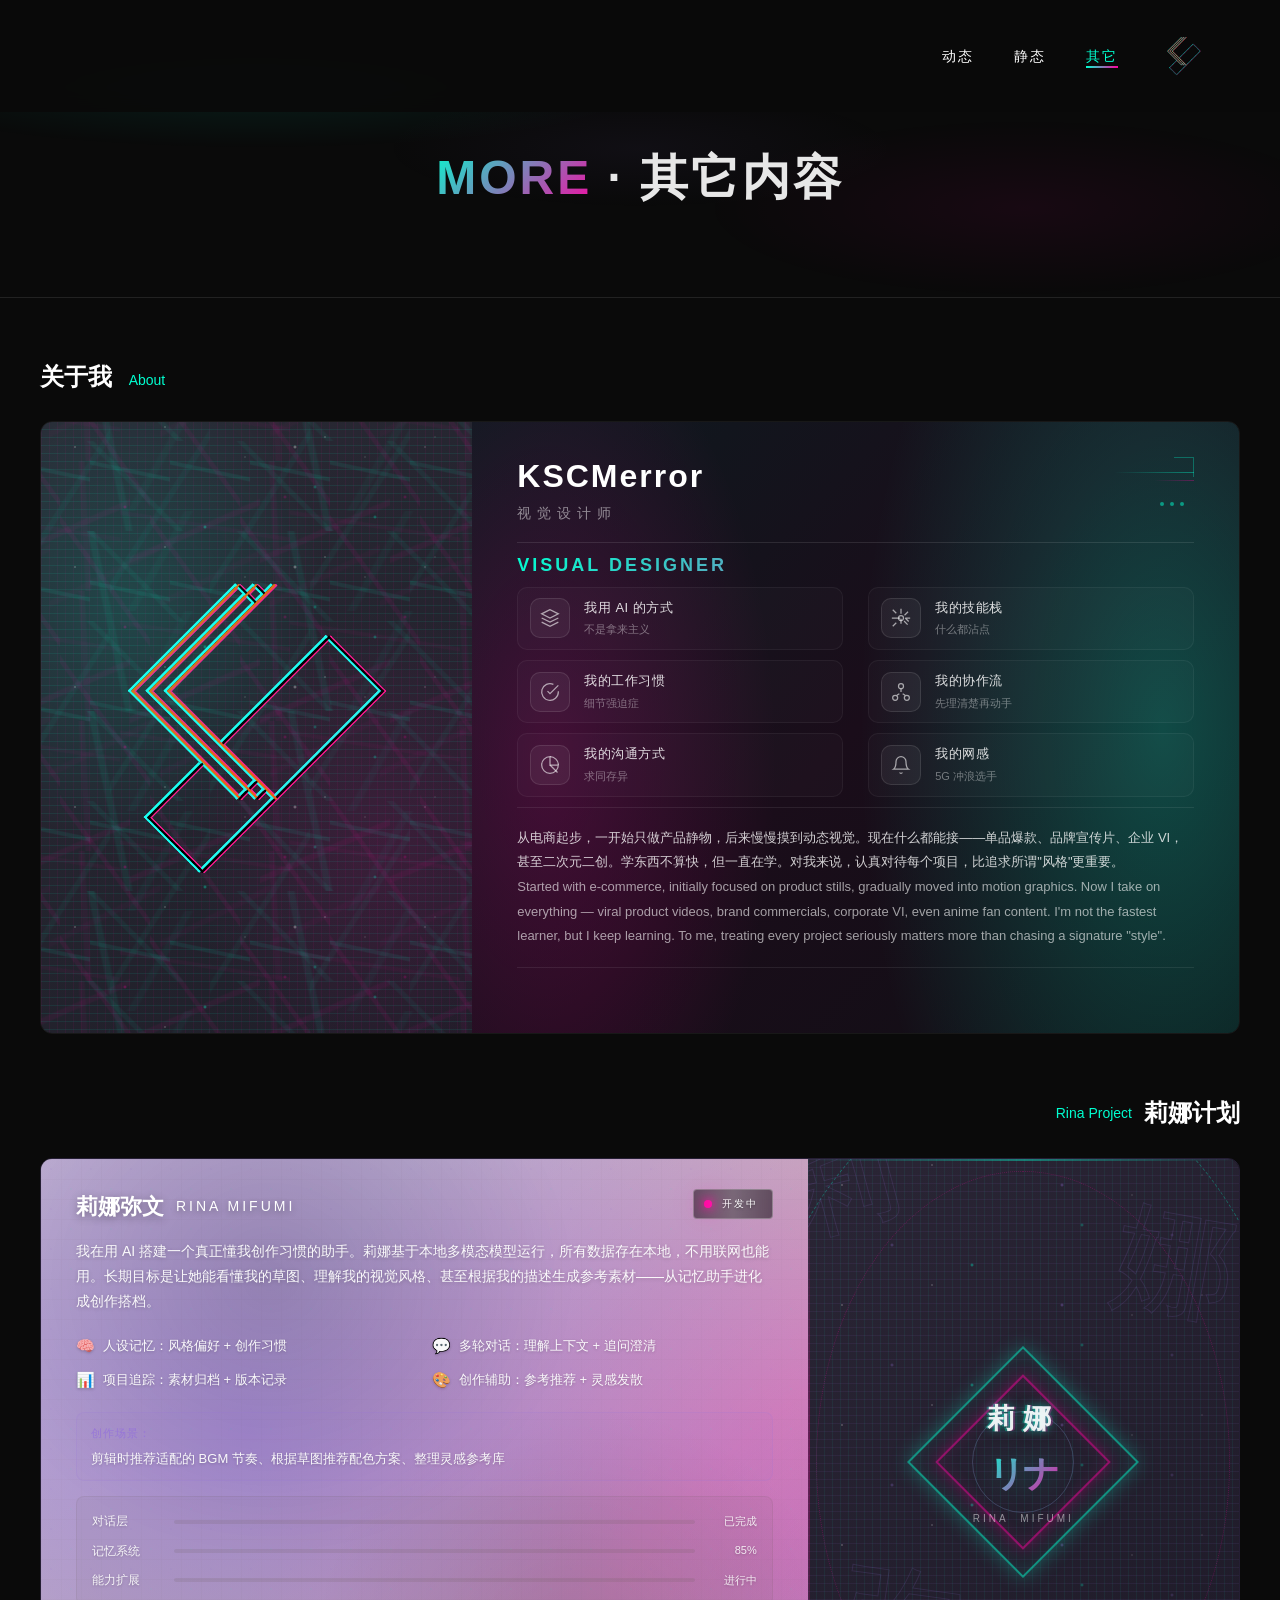
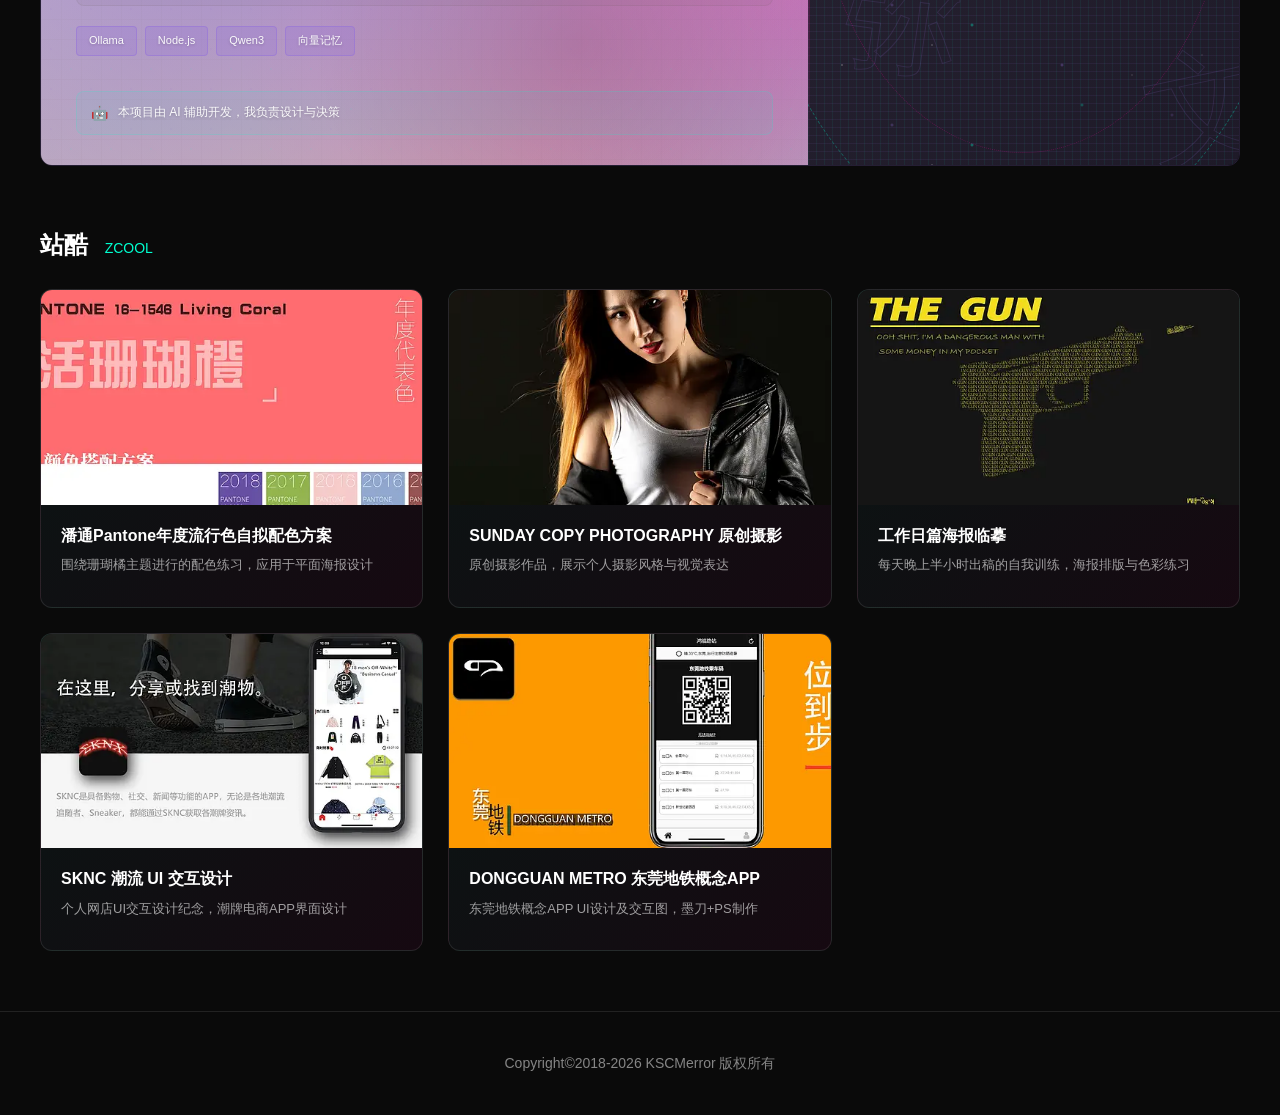
==== commit 8aee9c74: "feat: 视频压缩 52.9MB→28MB(保留音频) + README更新 + 清理旧视频文件" ====
--- a/about.html
+++ b/about.html
@@ -323,7 +323,7 @@
     <!-- 页脚 -->
     <footer class="footer">
         <div class="container">
-            <p>&copy; 2026 KSCMerror. All rights reserved.</p>
+            <p>Copyright©2018-2026 KSCMerror 版权所有</p>
         </div>
     </footer>
 
